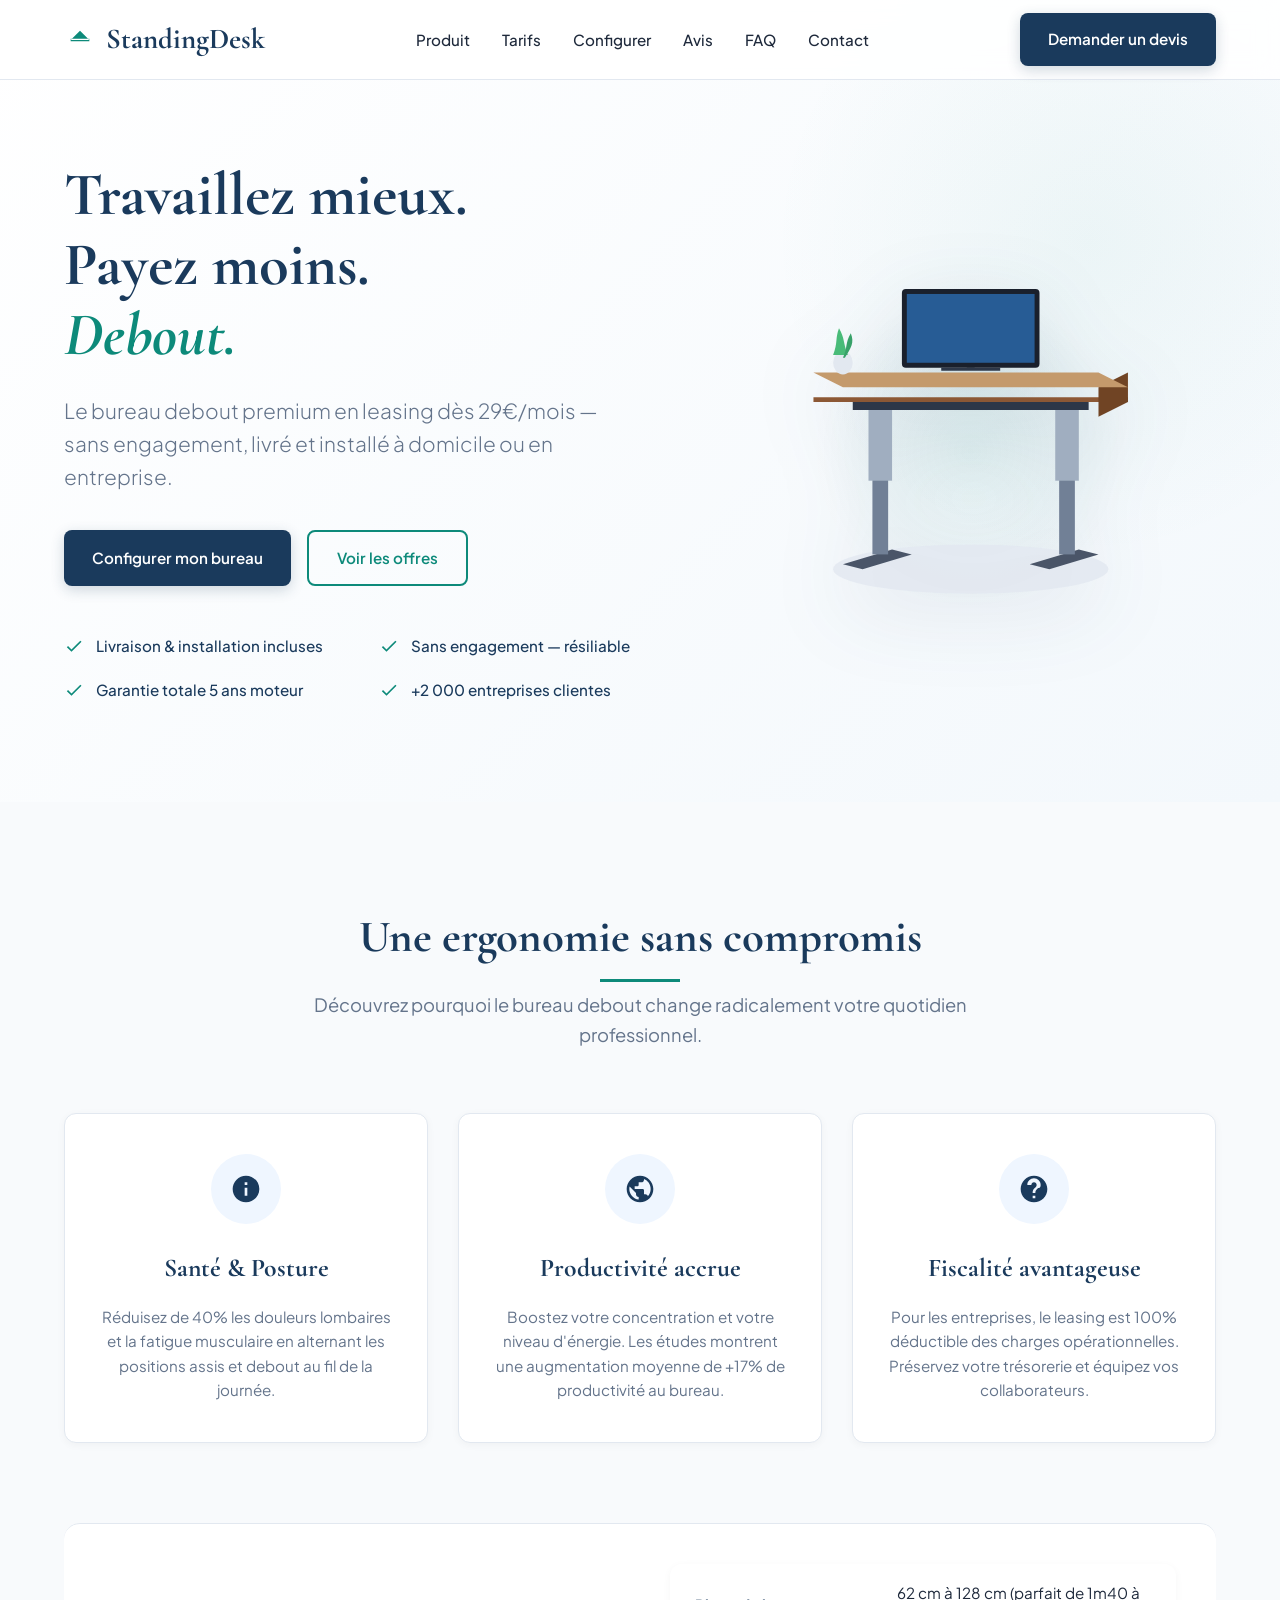
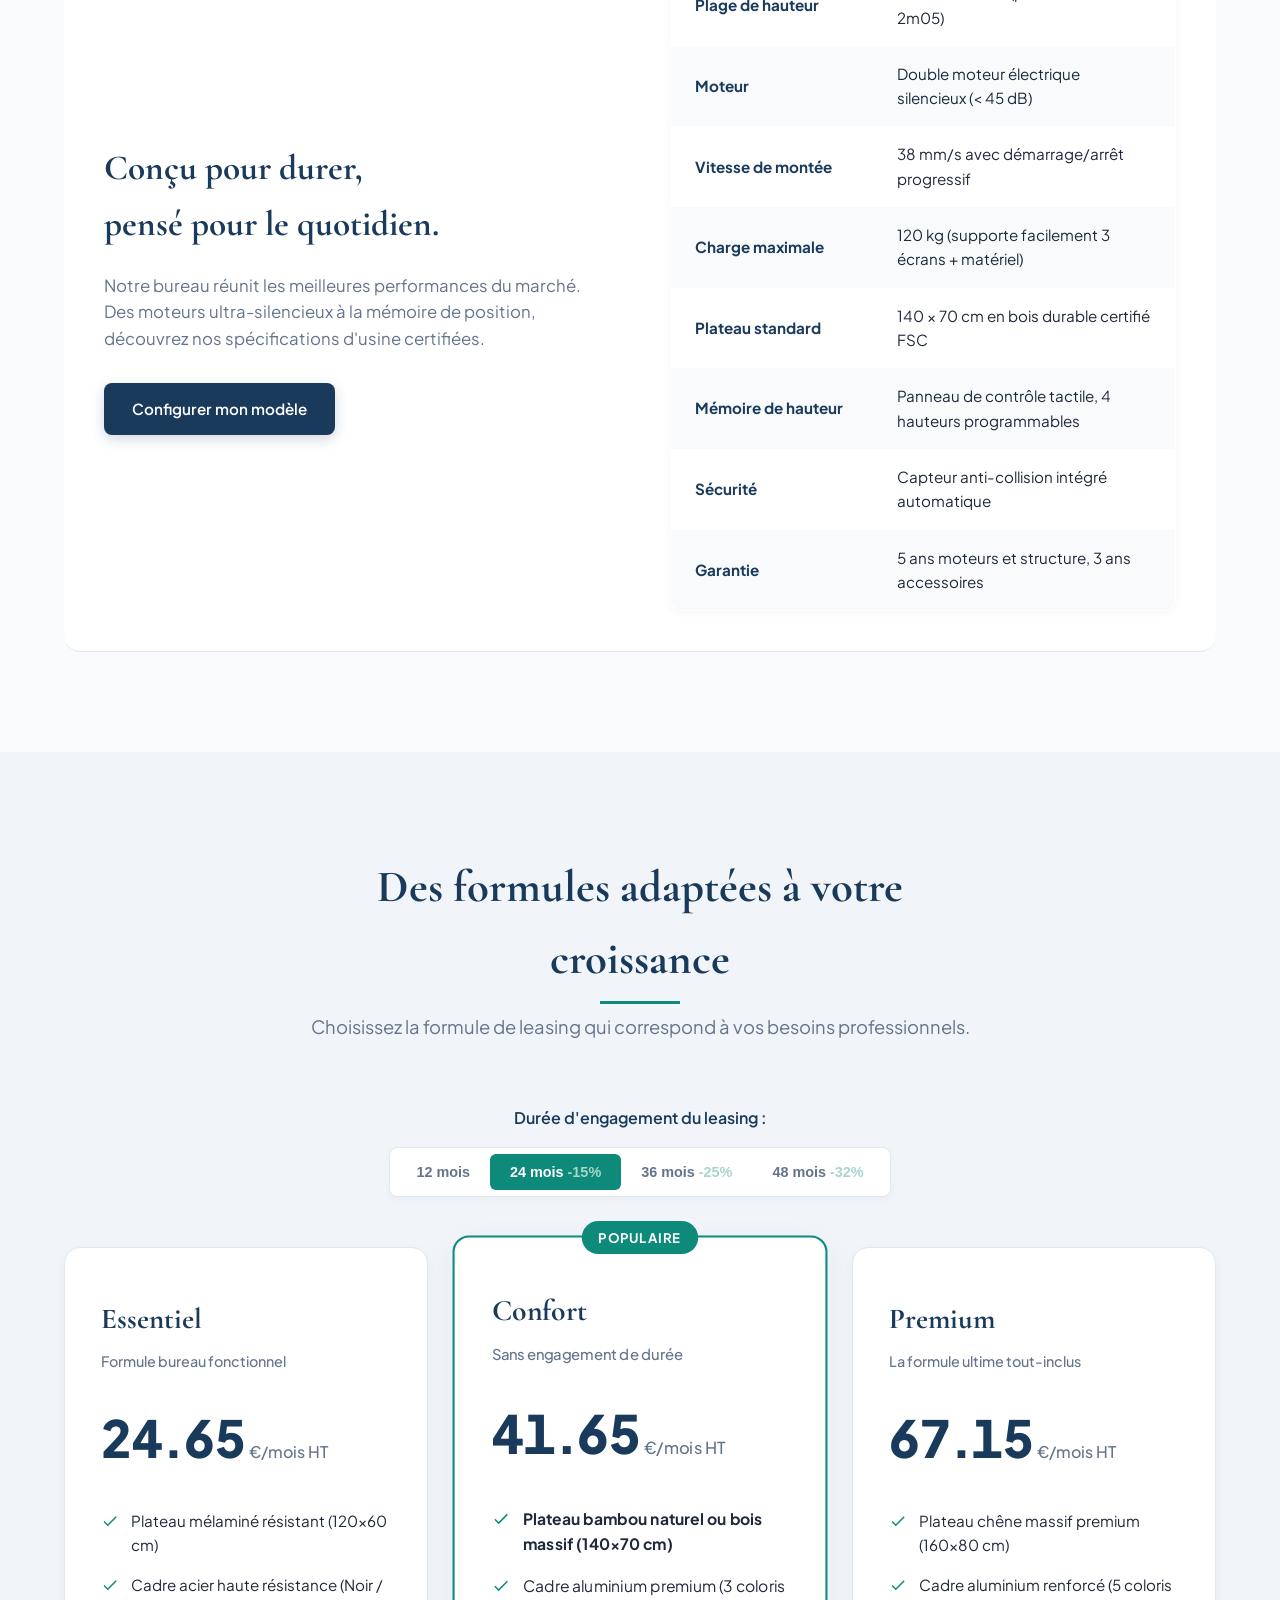
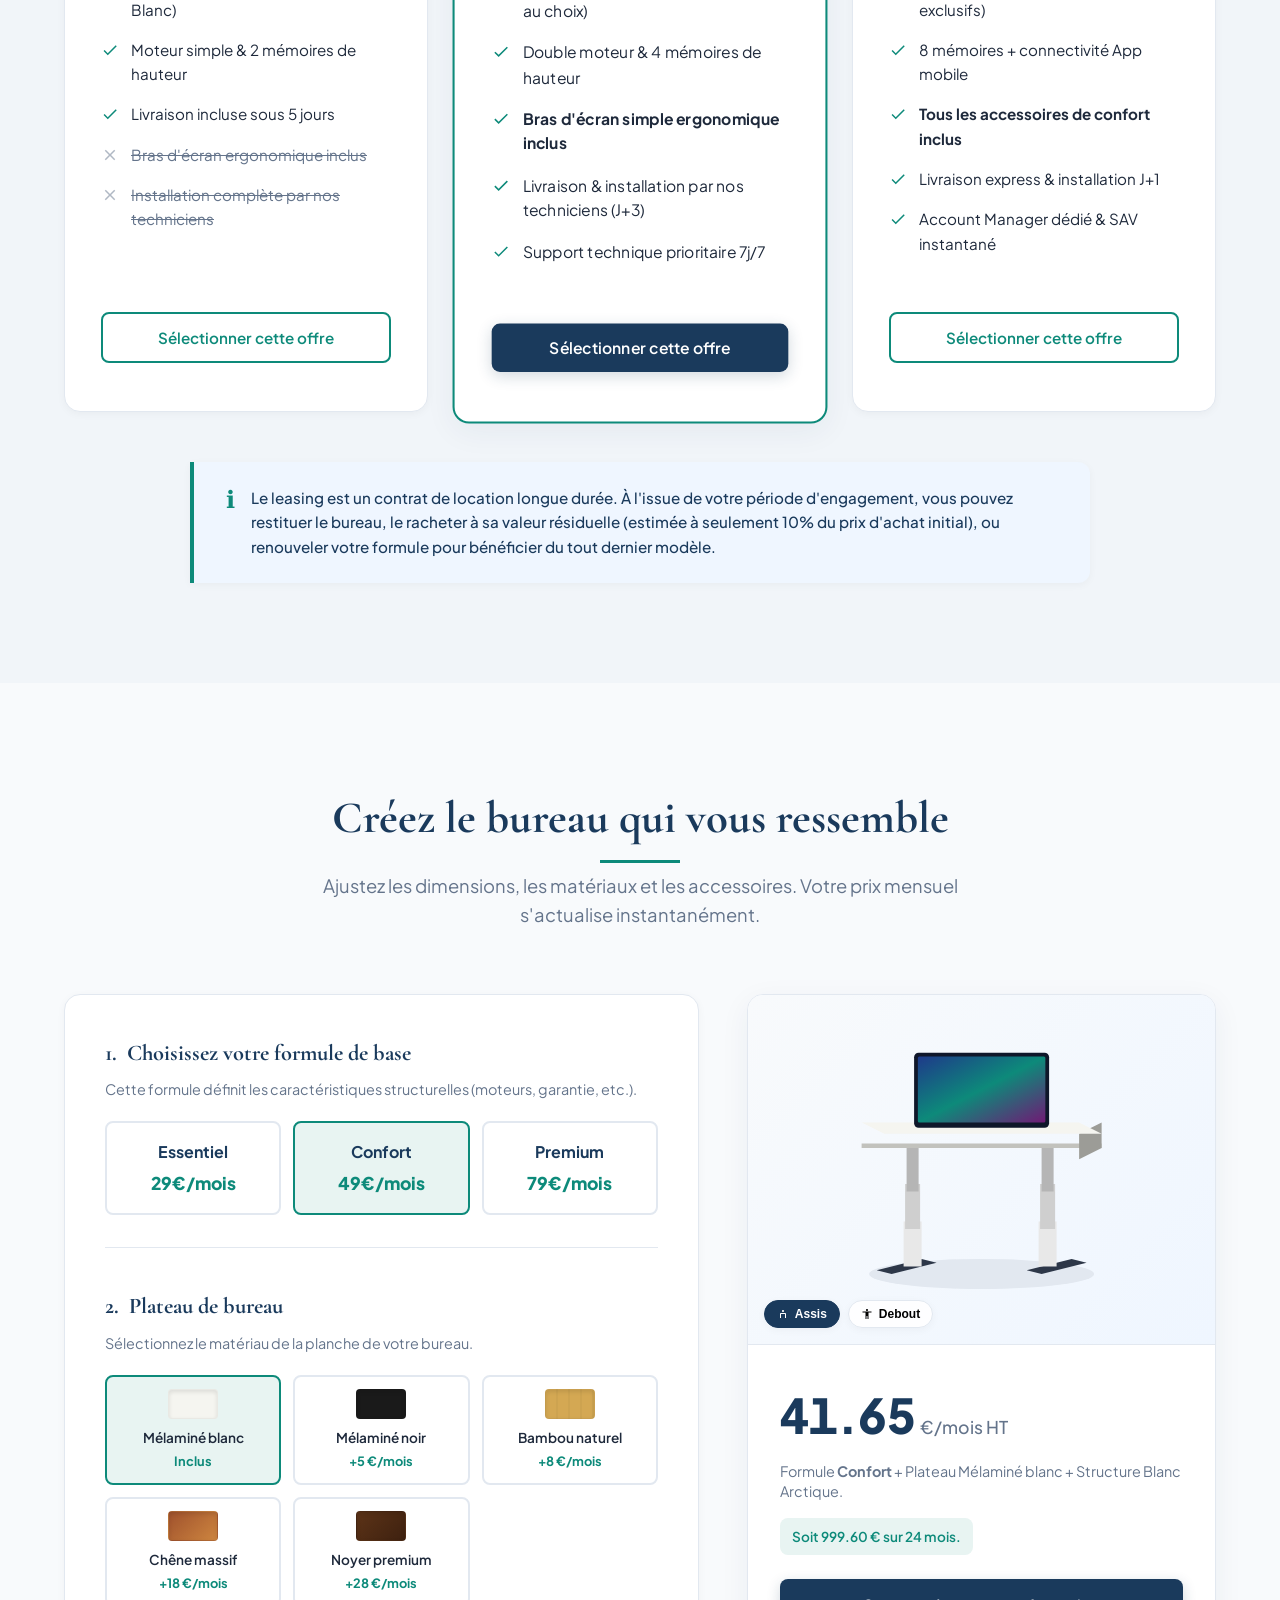
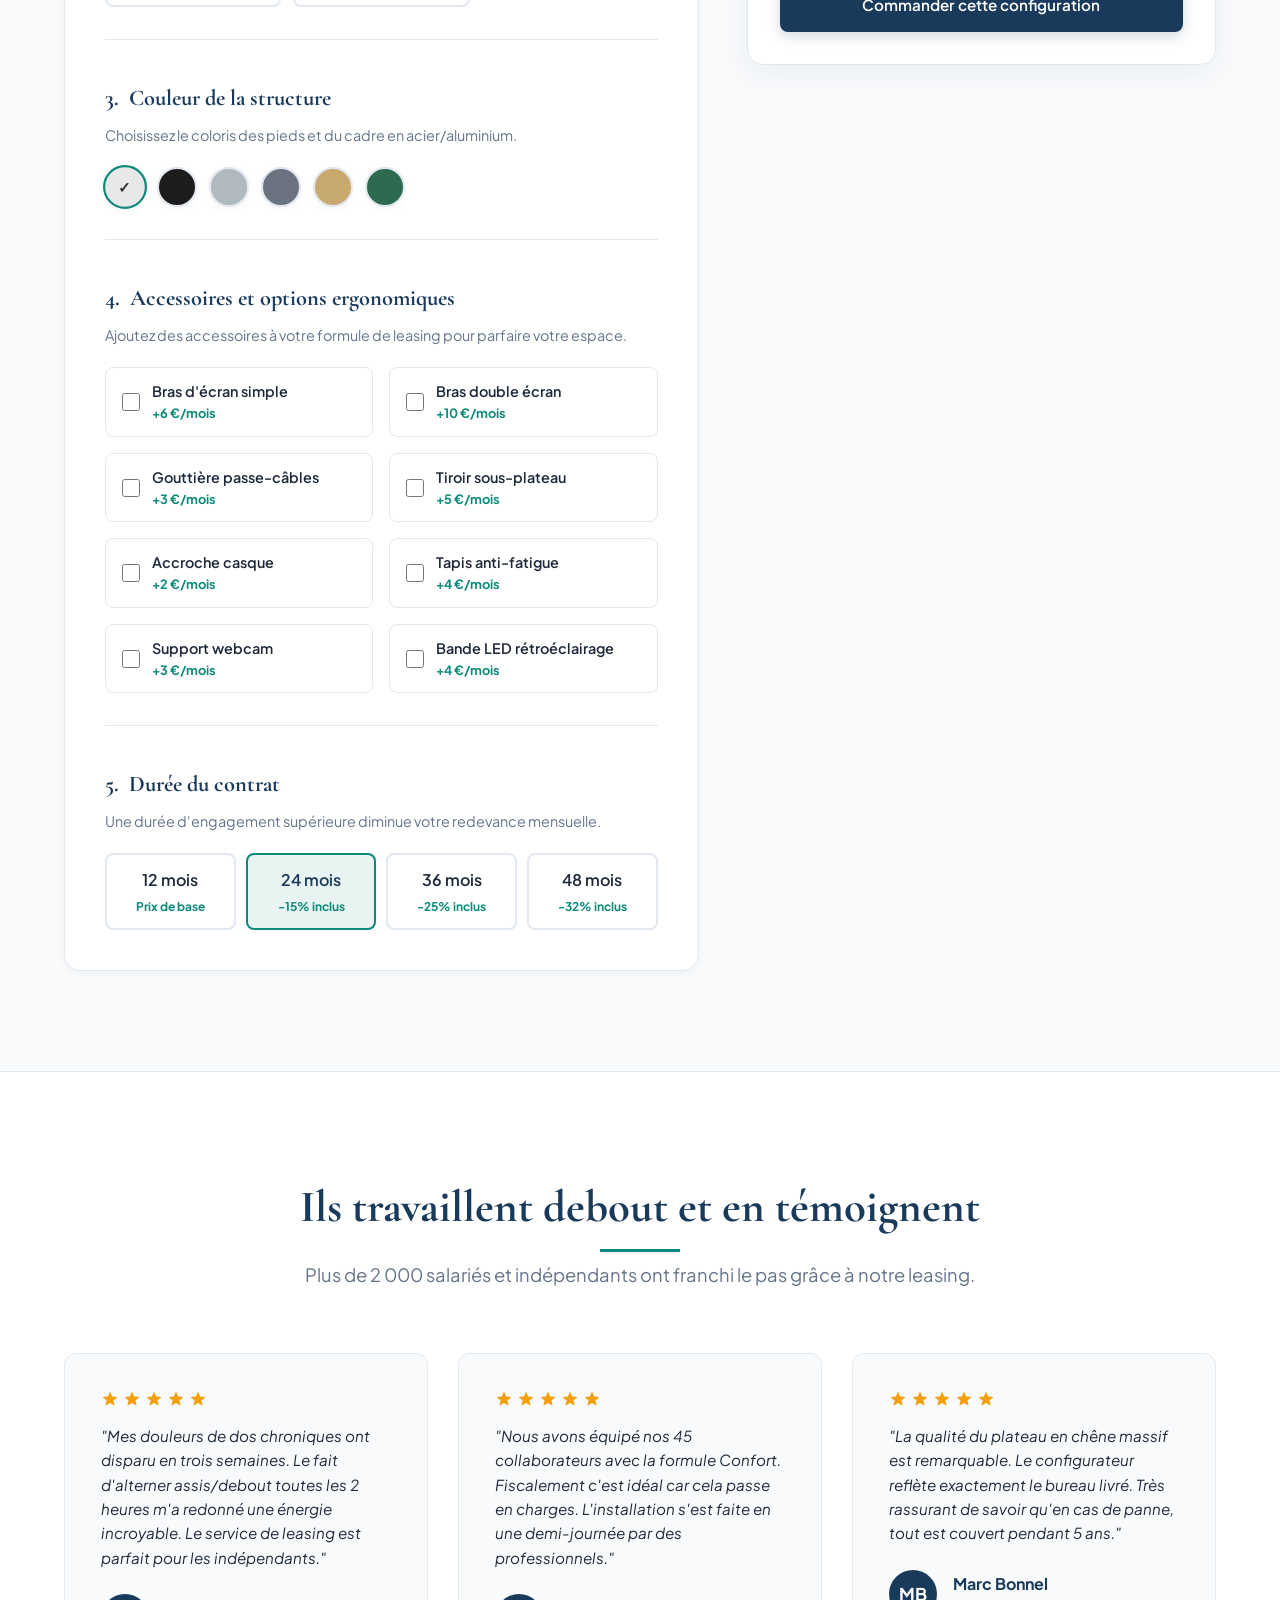
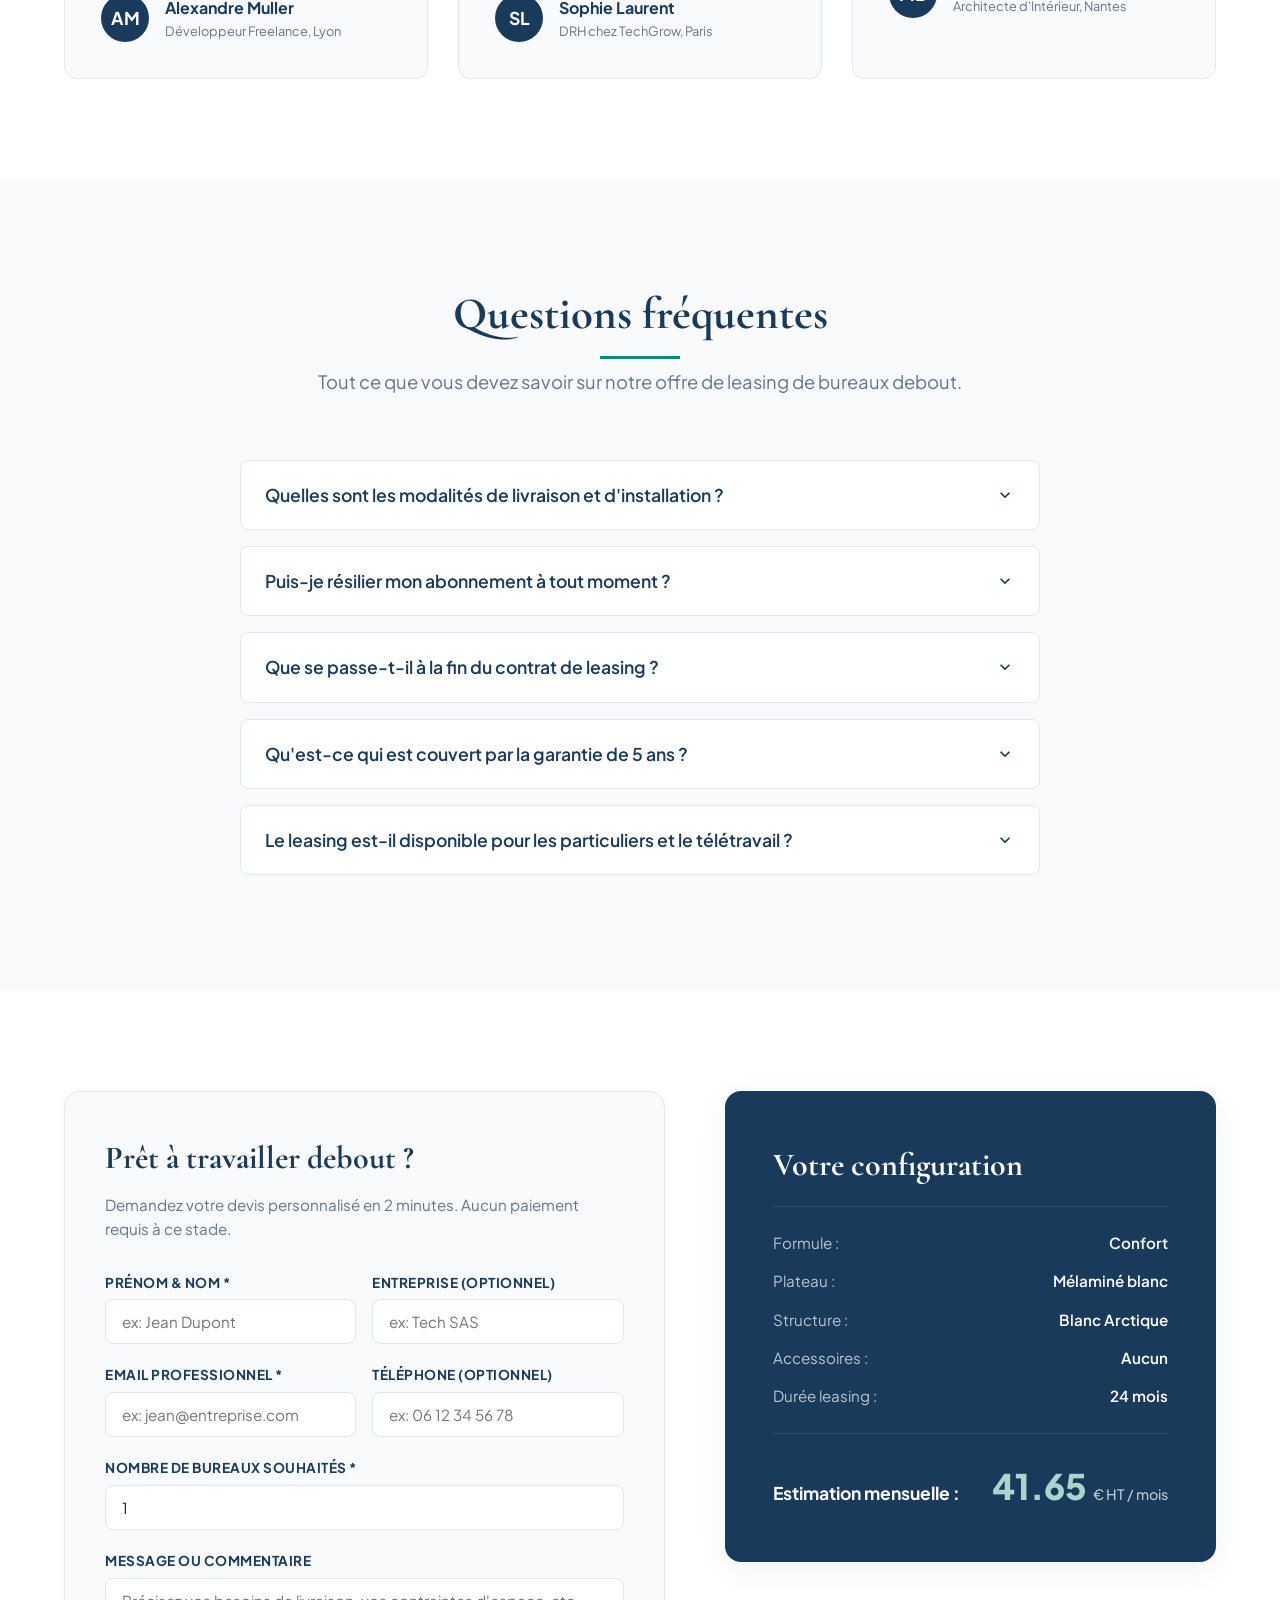
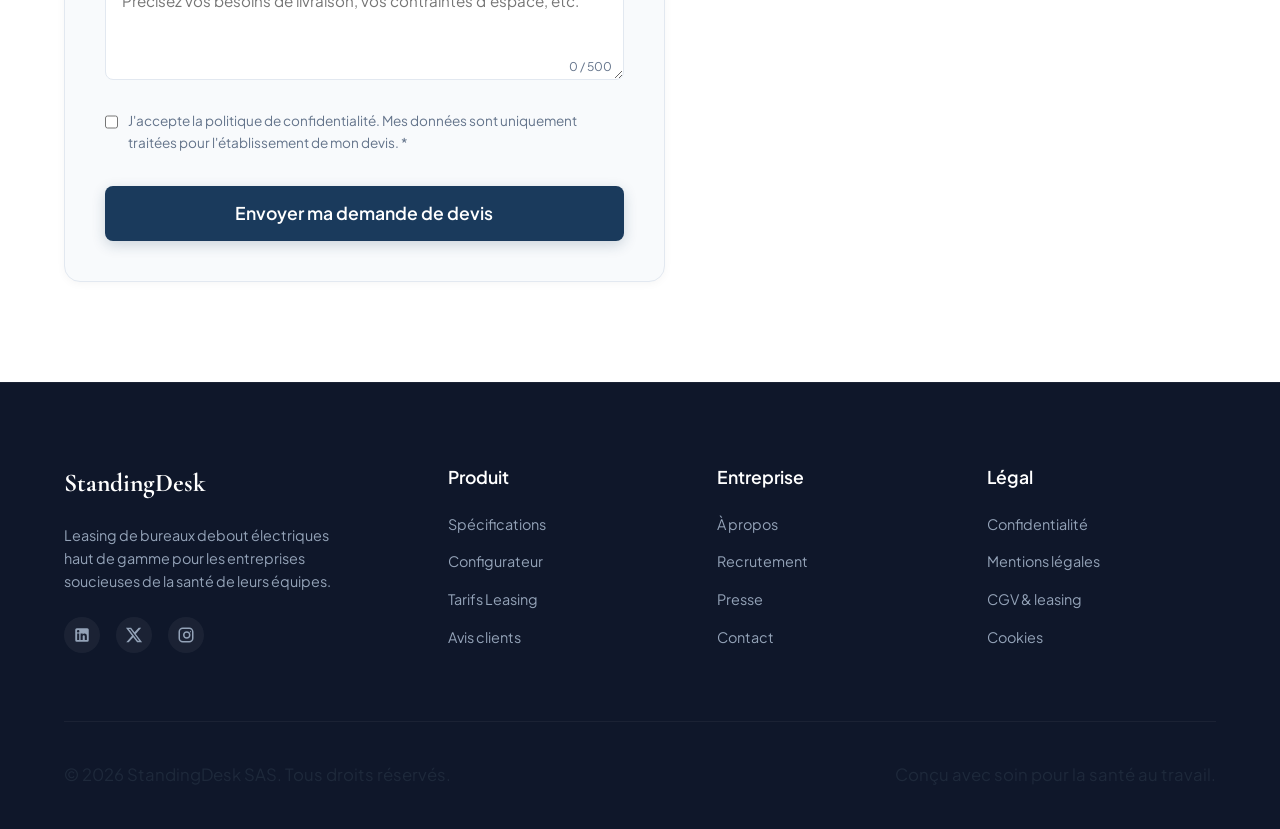
==== index.html @ 53a06c65 "Initial commit: Landing page" ====
<!DOCTYPE html>
<html lang="fr">
<head>
  <meta charset="UTF-8">
  <meta name="viewport" content="width=device-width, initial-scale=1.0">
  
  <!-- SEO Tags -->
  <title>Bureau Debout en Leasing | Configurez votre bureau ergonomique dès 29€/mois</title>
  <meta name="description" content="Louez votre bureau debout électrique sur mesure. Livré et installé. Sans engagement. Configurez et obtenez votre prix mensuel de leasing en ligne immédiatement.">
  
  <!-- Open Graph -->
  <meta property="og:title" content="Bureau Debout en Leasing | Personnalisable en temps réel">
  <meta property="og:description" content="Louez votre bureau debout électrique avec configurateur interactif. À partir de 29€/mois, livraison et installation incluses.">
  <meta property="og:type" content="website">
  <meta property="og:image" content="https://images.unsplash.com/photo-1595515106969-1ce29566ff1c?auto=format&fit=crop&w=1200&q=80">
  
  <!-- Fonts -->
  <link rel="preconnect" href="https://fonts.googleapis.com">
  <link rel="preconnect" href="https://fonts.gstatic.com" crossorigin>
  <link href="https://fonts.googleapis.com/css2?family=Cormorant+Garamond:ital,wght@0,400;0,600;0,700;1,400&family=Plus+Jakarta+Sans:wght@300;400;500;600;700;800&display=swap" rel="stylesheet">

  <style>
    /* DESIGN SYSTEM & VARIABLES */
    :root {
      --color-primary: #1A3A5C;
      --color-primary-rgb: 26, 58, 92;
      --color-secondary: #0D8A7A;
      --color-secondary-hover: #0a7365;
      --color-bg: #F8FAFC;
      --color-bg-light: #EFF6FF;
      --color-bg-teal: #E8F4F2;
      --color-text: #1E293B;
      --color-muted: #64748B;
      --color-success: #16A34A;
      --color-warning: #F59E0B;
      --color-error: #DC2626;
      --color-border: #E2E8F0;
      --color-white: #FFFFFF;
      
      --font-headings: 'Cormorant Garamond', Georgia, serif;
      --font-body: 'Plus Jakarta Sans', sans-serif;
      
      --radius-lg: 16px;
      --radius-md: 12px;
      --radius-sm: 8px;
      
      --shadow-sm: 0 2px 8px rgba(0, 0, 0, 0.04);
      --shadow-md: 0 8px 30px rgba(26, 58, 92, 0.06);
      --shadow-lg: 0 12px 40px rgba(26, 58, 92, 0.1);
      
      --transition: all 0.3s cubic-bezier(0.25, 0.8, 0.25, 1);
    }

    /* BASE STYLE */
    * {
      box-sizing: border-box;
      margin: 0;
      padding: 0;
      scroll-behavior: smooth;
    }

    body {
      font-family: var(--font-body);
      background-color: var(--color-bg);
      color: var(--color-text);
      line-height: 1.6;
      overflow-x: hidden;
    }

    h1, h2, h3, h4 {
      font-family: var(--font-headings);
      color: var(--color-primary);
      font-weight: 700;
    }

    p {
      font-size: 1.05rem;
      color: var(--color-text);
    }

    a {
      text-decoration: none;
      color: inherit;
    }

    /* CONTAINER */
    .container {
      max-width: 1200px;
      margin: 0 auto;
      padding: 0 24px;
      position: relative;
    }

    /* SCROLL PROGRESS BAR */
    #scroll-progress {
      position: fixed;
      top: 0;
      left: 0;
      height: 4px;
      background: linear-gradient(90deg, var(--color-secondary), var(--color-primary));
      width: 0%;
      z-index: 1001;
      transition: width 0.1s ease-out;
    }

    /* BUTTONS */
    .btn {
      display: inline-flex;
      align-items: center;
      justify-content: center;
      padding: 14px 28px;
      font-family: var(--font-body);
      font-size: 0.95rem;
      font-weight: 600;
      border-radius: var(--radius-sm);
      cursor: pointer;
      transition: var(--transition);
      border: none;
      outline: none;
    }

    .btn-primary {
      background-color: var(--color-primary);
      color: var(--color-white);
      box-shadow: 0 4px 14px rgba(26, 58, 92, 0.2);
    }

    .btn-primary:hover {
      transform: translateY(-2px);
      box-shadow: 0 6px 20px rgba(26, 58, 92, 0.3);
      opacity: 0.95;
    }

    .btn-primary:active {
      transform: translateY(1px);
    }

    .btn-secondary {
      background-color: transparent;
      color: var(--color-secondary);
      border: 2px solid var(--color-secondary);
    }

    .btn-secondary:hover {
      background-color: var(--color-bg-teal);
      transform: translateY(-2px);
    }

    .btn-secondary:active {
      transform: translateY(1px);
    }

    .btn-focus-visible:focus-visible {
      outline: 3px solid var(--color-secondary);
      outline-offset: 2px;
    }

    /* NAVBAR */
    .navbar {
      position: fixed;
      top: 0;
      left: 0;
      right: 0;
      height: 80px;
      background-color: rgba(255, 255, 255, 0.85);
      backdrop-filter: blur(12px);
      border-bottom: 1px solid var(--color-border);
      z-index: 1000;
      transition: var(--transition);
    }

    .navbar.scrolled {
      height: 70px;
      box-shadow: var(--shadow-sm);
      background-color: rgba(255, 255, 255, 0.95);
    }

    .navbar .container {
      display: flex;
      align-items: center;
      justify-content: space-between;
      height: 100%;
    }

    .logo {
      display: flex;
      align-items: center;
      gap: 10px;
      font-family: var(--font-headings);
      font-size: 1.8rem;
      font-weight: 700;
      color: var(--color-primary);
    }

    .logo svg {
      width: 32px;
      height: 32px;
      fill: var(--color-secondary);
    }

    .nav-links {
      display: flex;
      align-items: center;
      gap: 32px;
      list-style: none;
    }

    .nav-links a {
      font-size: 0.95rem;
      font-weight: 500;
      color: var(--color-text);
      transition: var(--transition);
      position: relative;
    }

    .nav-links a:hover {
      color: var(--color-secondary);
    }

    .nav-links a::after {
      content: '';
      position: absolute;
      bottom: -6px;
      left: 0;
      width: 0;
      height: 2px;
      background-color: var(--color-secondary);
      transition: var(--transition);
    }

    .nav-links a:hover::after {
      width: 100%;
    }

    .nav-cta {
      display: flex;
      align-items: center;
      gap: 16px;
    }

    /* Hamburger Menu */
    .menu-toggle {
      display: none;
      flex-direction: column;
      gap: 6px;
      background: none;
      border: none;
      cursor: pointer;
      padding: 4px;
      z-index: 1002;
    }

    .menu-toggle span {
      display: block;
      width: 26px;
      height: 3px;
      background-color: var(--color-primary);
      border-radius: 3px;
      transition: var(--transition);
    }

    .menu-toggle.active span:nth-child(1) {
      transform: translateY(9px) rotate(45deg);
    }

    .menu-toggle.active span:nth-child(2) {
      opacity: 0;
    }

    .menu-toggle.active span:nth-child(3) {
      transform: translateY(-9px) rotate(-45deg);
    }

    /* HERO SECTION */
    .hero {
      padding: 160px 0 100px 0;
      background: linear-gradient(135deg, #FFFFFF 0%, #F3F8FC 100%);
      position: relative;
      overflow: hidden;
    }

    .hero::before {
      content: '';
      position: absolute;
      top: -10%;
      right: -10%;
      width: 50%;
      height: 80%;
      background: radial-gradient(circle, rgba(13, 138, 122, 0.05) 0%, transparent 70%);
      z-index: 0;
      pointer-events: none;
    }

    .hero-grid {
      display: grid;
      grid-template-columns: 1.1fr 0.9fr;
      gap: 60px;
      align-items: center;
      position: relative;
      z-index: 1;
    }

    .hero-content h1 {
      font-size: 3.8rem;
      line-height: 1.15;
      margin-bottom: 24px;
    }

    .hero-content h1 span {
      color: var(--color-secondary);
      font-style: italic;
    }

    .hero-content .subtitle {
      font-size: 1.3rem;
      color: var(--color-muted);
      margin-bottom: 36px;
      max-width: 540px;
      font-weight: 300;
    }

    .hero-actions {
      display: flex;
      gap: 16px;
      margin-bottom: 48px;
    }

    /* Reassurance Bar */
    .reassurance-bar {
      display: grid;
      grid-template-columns: repeat(2, 1fr);
      gap: 20px 30px;
    }

    .reassurance-item {
      display: flex;
      align-items: center;
      gap: 12px;
      font-size: 0.95rem;
      font-weight: 500;
      color: var(--color-primary);
    }

    .reassurance-item svg {
      width: 20px;
      height: 20px;
      fill: var(--color-secondary);
      flex-shrink: 0;
    }

    .hero-visual {
      display: flex;
      justify-content: center;
      align-items: center;
      position: relative;
    }

    .hero-visual svg {
      width: 100%;
      max-width: 500px;
      height: auto;
      filter: drop-shadow(0 20px 40px rgba(26, 58, 92, 0.12));
    }

    /* SECTIONS COMMON */
    section {
      padding: 100px 0;
    }

    .section-header {
      text-align: center;
      max-width: 700px;
      margin: 0 auto 64px auto;
    }

    .section-header h2 {
      font-size: 2.8rem;
      margin-bottom: 16px;
      position: relative;
      display: inline-block;
    }

    .section-header h2::after {
      content: '';
      position: absolute;
      bottom: -8px;
      left: 50%;
      transform: translateX(-50%);
      width: 80px;
      height: 3px;
      background-color: var(--color-secondary);
    }

    .section-header p {
      color: var(--color-muted);
      font-size: 1.15rem;
    }

    /* BENEFITS SECTION */
    .benefits-grid {
      display: grid;
      grid-template-columns: repeat(3, 1fr);
      gap: 30px;
    }

    .benefit-card {
      background-color: var(--color-white);
      padding: 40px 32px;
      border-radius: var(--radius-md);
      box-shadow: var(--shadow-sm);
      border: 1px solid var(--color-border);
      transition: var(--transition);
      display: flex;
      flex-direction: column;
      align-items: center;
      text-align: center;
    }

    .benefit-card:hover {
      transform: translateY(-8px);
      box-shadow: var(--shadow-lg);
      border-color: var(--color-secondary);
    }

    .benefit-icon-wrapper {
      width: 70px;
      height: 70px;
      border-radius: 50%;
      background-color: var(--color-bg-light);
      display: flex;
      align-items: center;
      justify-content: center;
      margin-bottom: 24px;
      transition: var(--transition);
    }

    .benefit-card:hover .benefit-icon-wrapper {
      background-color: var(--color-secondary);
    }

    .benefit-icon-wrapper svg {
      width: 32px;
      height: 32px;
      fill: var(--color-primary);
      transition: var(--transition);
    }

    .benefit-card:hover .benefit-icon-wrapper svg {
      fill: var(--color-white);
    }

    .benefit-card h3 {
      font-size: 1.6rem;
      margin-bottom: 16px;
    }

    .benefit-card p {
      font-size: 0.95rem;
      color: var(--color-muted);
    }

    /* SPECIFICATIONS SECTION */
    .specs-section {
      background-color: var(--color-white);
      border-top: 1px solid var(--color-border);
      border-bottom: 1px solid var(--color-border);
    }

    .specs-container {
      display: grid;
      grid-template-columns: 1fr 1fr;
      gap: 60px;
      align-items: center;
    }

    .specs-content h3 {
      font-size: 2.2rem;
      margin-bottom: 20px;
    }

    .specs-content p {
      margin-bottom: 30px;
      color: var(--color-muted);
    }

    .specs-table {
      width: 100%;
      border-collapse: collapse;
      border-radius: var(--radius-md);
      overflow: hidden;
      box-shadow: var(--shadow-sm);
      border: 1px solid var(--color-border);
    }

    .specs-table tr {
      transition: var(--transition);
    }

    .specs-table tr:nth-child(even) {
      background-color: #F8FAFC;
    }

    .specs-table tr:hover {
      background-color: var(--color-bg-teal);
    }

    .specs-table td {
      padding: 16px 24px;
      font-size: 0.95rem;
    }

    .specs-table td:first-child {
      font-weight: 700;
      color: var(--color-primary);
      width: 40%;
    }

    .specs-table td:last-child {
      color: var(--color-text);
    }

    /* PRICING SECTION */
    .pricing {
      background-color: #F1F5F9;
    }

    .pricing-toggle-container {
      display: flex;
      flex-direction: column;
      align-items: center;
      margin-bottom: 50px;
    }

    .pricing-toggle-label {
      font-size: 1rem;
      font-weight: 600;
      color: var(--color-primary);
      margin-bottom: 16px;
    }

    .pricing-tabs {
      display: flex;
      background-color: var(--color-white);
      padding: 6px;
      border-radius: var(--radius-sm);
      box-shadow: var(--shadow-sm);
      border: 1px solid var(--color-border);
    }

    .pricing-tab {
      padding: 10px 20px;
      font-size: 0.9rem;
      font-weight: 600;
      color: var(--color-muted);
      border-radius: calc(var(--radius-sm) - 2px);
      cursor: pointer;
      transition: var(--transition);
      border: none;
      background: none;
    }

    .pricing-tab.active {
      background-color: var(--color-secondary);
      color: var(--color-white);
    }

    .pricing-grid {
      display: grid;
      grid-template-columns: repeat(3, 1fr);
      gap: 30px;
      align-items: stretch;
      margin-bottom: 50px;
    }

    .pricing-card {
      background-color: var(--color-white);
      border-radius: var(--radius-lg);
      border: 1px solid var(--color-border);
      padding: 48px 36px;
      display: flex;
      flex-direction: column;
      position: relative;
      transition: var(--transition);
      box-shadow: var(--shadow-sm);
    }

    .pricing-card:hover {
      transform: translateY(-8px);
      box-shadow: var(--shadow-lg);
    }

    .pricing-card.popular {
      border: 2px solid var(--color-secondary);
      box-shadow: var(--shadow-md);
      transform: scale(1.03);
    }

    .pricing-card.popular:hover {
      transform: scale(1.03) translateY(-8px);
      box-shadow: var(--shadow-lg);
    }

    .popular-badge {
      position: absolute;
      top: -16px;
      left: 50%;
      transform: translateX(-50%);
      background-color: var(--color-secondary);
      color: var(--color-white);
      padding: 6px 16px;
      font-size: 0.8rem;
      font-weight: 700;
      border-radius: 30px;
      text-transform: uppercase;
      letter-spacing: 1px;
    }

    .pricing-header h3 {
      font-size: 1.8rem;
      margin-bottom: 8px;
    }

    .pricing-commitment {
      font-size: 0.9rem;
      color: var(--color-muted);
      font-weight: 500;
      margin-bottom: 24px;
    }

    .pricing-price {
      margin-bottom: 30px;
      color: var(--color-primary);
    }

    .pricing-price .amount {
      font-size: 3.2rem;
      font-weight: 800;
      font-family: var(--font-body);
      font-variant-numeric: tabular-nums;
      transition: var(--transition);
    }

    .pricing-price .period {
      font-size: 1rem;
      color: var(--color-muted);
      font-weight: 500;
    }

    .pricing-features {
      list-style: none;
      margin-bottom: 40px;
      flex-grow: 1;
    }

    .pricing-features li {
      display: flex;
      align-items: flex-start;
      gap: 12px;
      font-size: 0.95rem;
      margin-bottom: 16px;
      color: var(--color-text);
    }

    .pricing-features li svg {
      width: 18px;
      height: 18px;
      fill: var(--color-secondary);
      flex-shrink: 0;
      margin-top: 3px;
    }

    .pricing-features li.disabled {
      color: var(--color-muted);
      text-decoration: line-through;
    }

    .pricing-features li.disabled svg {
      fill: var(--color-muted);
      opacity: 0.5;
    }

    .pricing-card .btn {
      width: 100%;
    }

    /* Info Box */
    .info-box {
      background-color: var(--color-bg-light);
      border-left: 4px solid var(--color-secondary);
      padding: 24px 32px;
      border-radius: 0 var(--radius-md) var(--radius-md) 0;
      display: flex;
      gap: 16px;
      align-items: flex-start;
      max-width: 900px;
      margin: 0 auto;
      box-shadow: var(--shadow-sm);
    }

    .info-box-icon {
      font-size: 1.5rem;
      line-height: 1;
      color: var(--color-secondary);
    }

    .info-box-content p {
      font-size: 0.95rem;
      color: var(--color-primary);
      font-weight: 500;
    }

    /* CONFIGURATOR SECTION */
    .configurator-grid {
      display: grid;
      grid-template-columns: 1.15fr 0.85fr;
      gap: 48px;
      align-items: start;
    }

    .config-controls {
      background-color: var(--color-white);
      border: 1px solid var(--color-border);
      border-radius: var(--radius-lg);
      padding: 40px;
      box-shadow: var(--shadow-sm);
    }

    .config-group {
      margin-bottom: 40px;
      border-bottom: 1px solid var(--color-border);
      padding-bottom: 32px;
    }

    .config-group:last-child {
      margin-bottom: 0;
      border-bottom: none;
      padding-bottom: 0;
    }

    .config-group h3 {
      font-size: 1.4rem;
      margin-bottom: 8px;
      display: flex;
      align-items: center;
      gap: 10px;
    }

    .config-group-desc {
      font-size: 0.9rem;
      color: var(--color-muted);
      margin-bottom: 20px;
    }

    /* Formules Base Radios */
    .formula-options {
      display: grid;
      grid-template-columns: repeat(3, 1fr);
      gap: 12px;
    }

    .formula-card {
      border: 2px solid var(--color-border);
      border-radius: var(--radius-sm);
      padding: 16px;
      cursor: pointer;
      transition: var(--transition);
      position: relative;
      display: flex;
      flex-direction: column;
      align-items: center;
      text-align: center;
    }

    .formula-card input {
      position: absolute;
      opacity: 0;
      cursor: pointer;
    }

    .formula-card.selected {
      border-color: var(--color-secondary);
      background-color: var(--color-bg-teal);
    }

    .formula-card .name {
      font-weight: 700;
      color: var(--color-primary);
      margin-bottom: 4px;
    }

    .formula-card .price {
      font-size: 1.1rem;
      font-weight: 800;
      color: var(--color-secondary);
    }

    /* Plates Grid (Axe 1) */
    .plate-grid {
      display: grid;
      grid-template-columns: repeat(auto-fill, minmax(130px, 1fr));
      gap: 12px;
    }

    .plate-card {
      border: 2px solid var(--color-border);
      border-radius: var(--radius-sm);
      padding: 12px;
      cursor: pointer;
      transition: var(--transition);
      display: flex;
      flex-direction: column;
      align-items: center;
      text-align: center;
      position: relative;
    }

    .plate-card input {
      position: absolute;
      opacity: 0;
    }

    .plate-card.selected {
      border-color: var(--color-secondary);
      background-color: var(--color-bg-teal);
    }

    .plate-card.disabled {
      opacity: 0.4;
      cursor: not-allowed;
      border-color: var(--color-border);
      background-color: #F1F5F9;
    }

    .plate-texture {
      width: 50px;
      height: 30px;
      border-radius: 4px;
      margin-bottom: 8px;
      box-shadow: inset 0 2px 4px rgba(0,0,0,0.1);
      border: 1px solid rgba(0,0,0,0.05);
    }

    .plate-card .name {
      font-size: 0.85rem;
      font-weight: 600;
      margin-bottom: 2px;
    }

    .plate-card .extra {
      font-size: 0.8rem;
      color: var(--color-secondary);
      font-weight: 700;
    }

    /* Color Swatches (Axe 2) */
    .swatch-container {
      display: flex;
      flex-wrap: wrap;
      gap: 12px;
    }

    .swatch {
      position: relative;
      cursor: pointer;
    }

    .swatch input {
      position: absolute;
      opacity: 0;
    }

    .swatch-color {
      width: 40px;
      height: 40px;
      border-radius: 50%;
      border: 2px solid var(--color-border);
      box-shadow: var(--shadow-sm);
      transition: var(--transition);
      display: flex;
      align-items: center;
      justify-content: center;
    }

    .swatch-color::after {
      content: '✓';
      color: var(--color-white);
      font-size: 0.85rem;
      font-weight: bold;
      opacity: 0;
      transition: var(--transition);
    }

    .swatch input:checked + .swatch-color {
      border-color: var(--color-secondary);
      transform: scale(1.1);
    }

    .swatch input:checked + .swatch-color::after {
      opacity: 1;
    }

    /* Make checkmark dark on white color */
    .swatch input[value="frame_white"]:checked + .swatch-color::after {
      color: #333333;
    }
    .swatch input[value="frame_silver"]:checked + .swatch-color::after {
      color: #333333;
    }
    .swatch input[value="frame_champagne"]:checked + .swatch-color::after {
      color: #333333;
    }

    .swatch-tooltip {
      position: absolute;
      bottom: -32px;
      left: 50%;
      transform: translateX(-50%) translateY(5px);
      background-color: var(--color-primary);
      color: var(--color-white);
      padding: 4px 8px;
      border-radius: 4px;
      font-size: 0.75rem;
      white-space: nowrap;
      opacity: 0;
      visibility: hidden;
      transition: var(--transition);
      z-index: 10;
    }

    .swatch:hover .swatch-tooltip {
      opacity: 1;
      visibility: visible;
      transform: translateX(-50%) translateY(0);
    }

    /* Accessories (Axe 3) */
    .accessory-list {
      display: grid;
      grid-template-columns: 1fr 1fr;
      gap: 16px;
    }

    .acc-item {
      display: flex;
      align-items: center;
      padding: 12px 16px;
      border: 1px solid var(--color-border);
      border-radius: var(--radius-sm);
      cursor: pointer;
      transition: var(--transition);
      background-color: var(--color-white);
      position: relative;
    }

    .acc-item:hover {
      border-color: var(--color-secondary);
      background-color: var(--color-bg);
    }

    .acc-item input {
      margin-right: 12px;
      accent-color: var(--color-secondary);
      width: 18px;
      height: 18px;
      cursor: pointer;
    }

    .acc-item.checked {
      border-color: var(--color-secondary);
      background-color: var(--color-bg-teal);
    }

    .acc-info {
      display: flex;
      flex-direction: column;
    }

    .acc-name {
      font-size: 0.9rem;
      font-weight: 600;
    }

    .acc-price {
      font-size: 0.8rem;
      color: var(--color-secondary);
      font-weight: 700;
    }

    /* Duration Selector */
    .duration-selector {
      display: flex;
      gap: 10px;
    }

    .duration-option {
      flex: 1;
      position: relative;
      cursor: pointer;
    }

    .duration-option input {
      position: absolute;
      opacity: 0;
    }

    .duration-box {
      border: 2px solid var(--color-border);
      border-radius: var(--radius-sm);
      padding: 12px;
      text-align: center;
      font-weight: 600;
      transition: var(--transition);
      background-color: var(--color-white);
    }

    .duration-option input:checked + .duration-box {
      border-color: var(--color-secondary);
      background-color: var(--color-bg-teal);
      color: var(--color-primary);
    }

    .duration-box .discount {
      display: block;
      font-size: 0.75rem;
      color: var(--color-secondary);
      font-weight: 700;
      margin-top: 4px;
    }

    /* WARNING / BADGES */
    .warning-badge {
      display: none;
      align-items: center;
      gap: 10px;
      background-color: #FEF3C7;
      border-left: 4px solid var(--color-warning);
      padding: 12px 16px;
      border-radius: 0 var(--radius-sm) var(--radius-sm) 0;
      margin-top: 16px;
      font-size: 0.85rem;
      color: #92400E;
      font-weight: 500;
      animation: fadeIn 0.3s ease-out;
    }

    @keyframes fadeIn {
      from { opacity: 0; transform: translateY(-5px); }
      to { opacity: 1; transform: translateY(0); }
    }

    /* CONFIG PREVIEW COLUMN */
    .config-preview-container {
      position: sticky;
      top: 100px;
    }

    .preview-card {
      background-color: var(--color-white);
      border: 1px solid var(--color-border);
      border-radius: var(--radius-lg);
      overflow: hidden;
      box-shadow: var(--shadow-md);
    }

    .preview-visual-box {
      background: linear-gradient(135deg, #F8FAFC 0%, #EFF6FF 100%);
      padding: 24px;
      position: relative;
      border-bottom: 1px solid var(--color-border);
      height: 350px;
      display: flex;
      align-items: center;
      justify-content: center;
    }

    .preview-visual-box svg {
      width: 100%;
      height: 100%;
      max-height: 300px;
    }

    /* Heights and dynamic movements in SVG */
    #desk-top-assembly, .leg-top {
      transition: transform 0.6s cubic-bezier(0.25, 1, 0.5, 1);
    }
    .leg-mid {
      transition: transform 0.6s cubic-bezier(0.25, 1, 0.5, 1);
    }

    /* Toggle height buttons */
    .height-controls {
      position: absolute;
      bottom: 16px;
      left: 16px;
      display: flex;
      gap: 8px;
      z-index: 5;
    }

    .height-btn {
      background-color: rgba(255, 255, 255, 0.9);
      border: 1px solid var(--color-border);
      padding: 6px 12px;
      border-radius: 20px;
      font-size: 0.75rem;
      font-weight: 600;
      cursor: pointer;
      transition: var(--transition);
      display: flex;
      align-items: center;
      gap: 6px;
      box-shadow: var(--shadow-sm);
    }

    .height-btn.active {
      background-color: var(--color-primary);
      color: var(--color-white);
      border-color: var(--color-primary);
    }

    /* Price tag */
    .preview-price-box {
      padding: 32px;
    }

    .price-display {
      display: flex;
      align-items: baseline;
      gap: 4px;
      margin-bottom: 8px;
    }

    .price-display .price-num {
      font-size: 3rem;
      font-weight: 800;
      color: var(--color-primary);
      font-family: var(--font-body);
      font-variant-numeric: tabular-nums;
    }

    .price-display .price-period {
      font-size: 1.1rem;
      color: var(--color-muted);
      font-weight: 500;
    }

    .price-details {
      font-size: 0.9rem;
      color: var(--color-muted);
      margin-bottom: 16px;
      line-height: 1.4;
    }

    .price-total-lease {
      font-size: 0.85rem;
      font-weight: 600;
      color: var(--color-secondary);
      background-color: var(--color-bg-teal);
      padding: 8px 12px;
      border-radius: var(--radius-sm);
      display: inline-block;
      margin-bottom: 24px;
    }

    .preview-price-box .btn {
      width: 100%;
    }

    /* TESTIMONIALS SECTION */
    .testimonials {
      background-color: var(--color-white);
      border-top: 1px solid var(--color-border);
    }

    .testimonials-grid {
      display: grid;
      grid-template-columns: repeat(3, 1fr);
      gap: 30px;
    }

    .testimonial-card {
      background-color: var(--color-bg);
      padding: 36px;
      border-radius: var(--radius-md);
      border: 1px solid var(--color-border);
      position: relative;
    }

    .testimonial-rating {
      display: flex;
      gap: 4px;
      margin-bottom: 16px;
    }

    .testimonial-rating svg {
      width: 18px;
      height: 18px;
      fill: var(--color-warning);
    }

    .testimonial-text {
      font-style: italic;
      color: var(--color-text);
      font-size: 0.95rem;
      margin-bottom: 24px;
    }

    .testimonial-author {
      display: flex;
      align-items: center;
      gap: 16px;
    }

    .testimonial-author-avatar {
      width: 48px;
      height: 48px;
      border-radius: 50%;
      background-color: var(--color-primary);
      color: var(--color-white);
      display: flex;
      align-items: center;
      justify-content: center;
      font-weight: 700;
      font-size: 1.1rem;
    }

    .testimonial-author-info h4 {
      font-size: 1rem;
      font-family: var(--font-body);
      font-weight: 700;
    }

    .testimonial-author-info p {
      font-size: 0.8rem;
      color: var(--color-muted);
    }

    /* FAQ SECTION (Accordions) */
    .faq {
      background-color: #F8FAFC;
    }

    .faq-container {
      max-width: 800px;
      margin: 0 auto;
    }

    .faq-item {
      background-color: var(--color-white);
      border: 1px solid var(--color-border);
      border-radius: var(--radius-sm);
      margin-bottom: 16px;
      overflow: hidden;
      transition: var(--transition);
    }

    .faq-question {
      padding: 20px 24px;
      font-size: 1.1rem;
      font-weight: 600;
      color: var(--color-primary);
      display: flex;
      justify-content: space-between;
      align-items: center;
      cursor: pointer;
      user-select: none;
    }

    .faq-question svg {
      width: 20px;
      height: 20px;
      fill: var(--color-primary);
      transition: var(--transition);
    }

    .faq-answer {
      max-height: 0;
      overflow: hidden;
      transition: max-height 0.4s cubic-bezier(0.25, 1, 0.5, 1);
      background-color: #FAFBFD;
    }

    .faq-answer-inner {
      padding: 0 24px 24px 24px;
      font-size: 0.95rem;
      color: var(--color-muted);
    }

    .faq-item.active {
      border-color: var(--color-secondary);
      box-shadow: var(--shadow-sm);
    }

    .faq-item.active .faq-question svg {
      transform: rotate(180deg);
      fill: var(--color-secondary);
    }

    /* CONTACT / CTA FORM SECTION */
    .contact {
      background-color: var(--color-white);
      position: relative;
    }

    .contact-grid {
      display: grid;
      grid-template-columns: 1.1fr 0.9fr;
      gap: 60px;
      align-items: start;
    }

    .contact-form-container {
      background-color: var(--color-bg);
      border: 1px solid var(--color-border);
      border-radius: var(--radius-lg);
      padding: 40px;
      box-shadow: var(--shadow-sm);
    }

    .contact-form-container h3 {
      font-size: 2rem;
      margin-bottom: 10px;
    }

    .contact-form-container .subtitle {
      font-size: 0.95rem;
      color: var(--color-muted);
      margin-bottom: 30px;
    }

    /* Form Fields */
    .form-group {
      margin-bottom: 20px;
    }

    .form-group.row {
      display: grid;
      grid-template-columns: 1fr 1fr;
      gap: 16px;
    }

    .form-label {
      display: block;
      font-size: 0.85rem;
      font-weight: 700;
      color: var(--color-primary);
      margin-bottom: 6px;
      text-transform: uppercase;
      letter-spacing: 0.5px;
    }

    .form-input {
      width: 100%;
      padding: 12px 16px;
      border: 1px solid var(--color-border);
      border-radius: var(--radius-sm);
      font-family: var(--font-body);
      font-size: 0.95rem;
      color: var(--color-text);
      background-color: var(--color-white);
      transition: var(--transition);
      outline: none;
    }

    .form-input:focus {
      border-color: var(--color-secondary);
      box-shadow: 0 0 0 3px rgba(13, 138, 122, 0.1);
    }

    .form-input.error {
      border-color: var(--color-error);
      background-color: #FEF2F2;
    }

    .form-error-msg {
      font-size: 0.8rem;
      color: var(--color-error);
      margin-top: 4px;
      display: none;
    }

    .textarea-container {
      position: relative;
    }

    .char-counter {
      position: absolute;
      bottom: 10px;
      right: 12px;
      font-size: 0.75rem;
      color: var(--color-muted);
    }

    /* Checkbox RGPD */
    .checkbox-group {
      display: flex;
      align-items: flex-start;
      gap: 10px;
      margin-top: 24px;
      cursor: pointer;
    }

    .checkbox-group input {
      margin-top: 4px;
      width: 16px;
      height: 16px;
      accent-color: var(--color-secondary);
      cursor: pointer;
    }

    .checkbox-group label {
      font-size: 0.85rem;
      color: var(--color-muted);
      cursor: pointer;
    }

    .checkbox-group.error label {
      color: var(--color-error);
    }

    /* Contact Summary Box */
    .contact-summary {
      background-color: var(--color-primary);
      color: var(--color-white);
      border-radius: var(--radius-lg);
      padding: 48px;
      position: sticky;
      top: 100px;
      box-shadow: var(--shadow-md);
    }

    .contact-summary h3 {
      color: var(--color-white);
      font-size: 2rem;
      margin-bottom: 24px;
      border-bottom: 1px solid rgba(255,255,255,0.1);
      padding-bottom: 16px;
    }

    .summary-item {
      display: flex;
      justify-content: space-between;
      margin-bottom: 14px;
      font-size: 0.95rem;
    }

    .summary-item .label {
      color: rgba(255, 255, 255, 0.7);
    }

    .summary-item .val {
      font-weight: 600;
      text-align: right;
    }

    .summary-divider {
      height: 1px;
      background-color: rgba(255,255,255,0.1);
      margin: 24px 0;
    }

    .summary-total {
      display: flex;
      justify-content: space-between;
      align-items: baseline;
    }

    .summary-total .label {
      font-size: 1.1rem;
      font-weight: 700;
    }

    .summary-total .val-price {
      font-size: 2.2rem;
      font-weight: 800;
      color: #A8D5CC;
    }

    /* Success / Loading States */
    .form-loading {
      display: none;
      align-items: center;
      justify-content: center;
      gap: 12px;
      padding: 20px;
    }

    .spinner {
      width: 24px;
      height: 24px;
      border: 3px solid rgba(13, 138, 122, 0.2);
      border-top-color: var(--color-secondary);
      border-radius: 50%;
      animation: spin 0.8s linear infinite;
    }

    @keyframes spin {
      to { transform: rotate(360deg); }
    }

    .success-panel {
      display: none;
      text-align: center;
      padding: 48px 32px;
      background-color: var(--color-white);
      border: 1px solid var(--color-border);
      border-radius: var(--radius-lg);
      box-shadow: var(--shadow-md);
      animation: scaleUp 0.4s cubic-bezier(0.175, 0.885, 0.32, 1.275);
    }

    @keyframes scaleUp {
      from { transform: scale(0.9); opacity: 0; }
      to { transform: scale(1); opacity: 1; }
    }

    .success-icon {
      width: 80px;
      height: 80px;
      border-radius: 50%;
      background-color: #DCFCE7;
      display: inline-flex;
      align-items: center;
      justify-content: center;
      margin-bottom: 24px;
    }

    .success-icon svg {
      width: 40px;
      height: 40px;
      fill: var(--color-success);
    }

    .success-panel h3 {
      font-size: 2.2rem;
      margin-bottom: 16px;
    }

    .success-panel p {
      color: var(--color-muted);
      max-width: 500px;
      margin: 0 auto;
    }

    /* BACK TO TOP BUTTON */
    #back-to-top {
      position: fixed;
      bottom: 30px;
      right: 30px;
      width: 50px;
      height: 50px;
      background-color: var(--color-primary);
      color: var(--color-white);
      border-radius: 50%;
      border: none;
      cursor: pointer;
      display: flex;
      align-items: center;
      justify-content: center;
      box-shadow: var(--shadow-md);
      opacity: 0;
      visibility: hidden;
      transform: translateY(10px);
      transition: var(--transition);
      z-index: 999;
    }

    #back-to-top.visible {
      opacity: 1;
      visibility: visible;
      transform: translateY(0);
    }

    #back-to-top:hover {
      background-color: var(--color-secondary);
      transform: scale(1.05);
    }

    #back-to-top svg {
      width: 24px;
      height: 24px;
      fill: var(--color-white);
    }

    /* TOAST SYSTEM */
    #toast-container {
      position: fixed;
      bottom: 30px;
      left: 30px;
      z-index: 1000;
      display: flex;
      flex-direction: column;
      gap: 10px;
    }

    .toast {
      background-color: var(--color-primary);
      color: var(--color-white);
      padding: 14px 20px;
      border-radius: var(--radius-sm);
      box-shadow: var(--shadow-md);
      font-size: 0.9rem;
      font-weight: 500;
      display: flex;
      align-items: center;
      gap: 10px;
      transform: translateX(-50px);
      opacity: 0;
      transition: all 0.3s cubic-bezier(0.175, 0.885, 0.32, 1.275);
      border-left: 4px solid var(--color-secondary);
    }

    .toast.show {
      transform: translateX(0);
      opacity: 1;
    }

    /* FOOTER */
    footer {
      background-color: #0F172A;
      color: #94A3B8;
      padding: 80px 0 40px 0;
      border-top: 1px solid rgba(255,255,255,0.05);
    }

    .footer-grid {
      display: grid;
      grid-template-columns: 1.5fr 1fr 1fr 1fr;
      gap: 40px;
      margin-bottom: 60px;
    }

    .footer-brand h4 {
      color: var(--color-white);
      font-size: 1.6rem;
      margin-bottom: 20px;
    }

    .footer-brand p {
      color: #94A3B8;
      font-size: 0.9rem;
      margin-bottom: 24px;
      max-width: 280px;
    }

    .footer-links h5 {
      color: var(--color-white);
      font-size: 1.1rem;
      margin-bottom: 20px;
      font-weight: 600;
      font-family: var(--font-body);
    }

    .footer-links ul {
      list-style: none;
    }

    .footer-links li {
      margin-bottom: 12px;
    }

    .footer-links a {
      font-size: 0.9rem;
      transition: var(--transition);
    }

    .footer-links a:hover {
      color: var(--color-secondary);
    }

    .footer-bottom {
      border-top: 1px solid rgba(255,255,255,0.05);
      padding-top: 40px;
      display: flex;
      justify-content: space-between;
      align-items: center;
      font-size: 0.85rem;
    }

    .social-links {
      display: flex;
      gap: 16px;
    }

    .social-links a {
      width: 36px;
      height: 36px;
      background-color: rgba(255,255,255,0.05);
      border-radius: 50%;
      display: flex;
      align-items: center;
      justify-content: center;
      transition: var(--transition);
    }

    .social-links a:hover {
      background-color: var(--color-secondary);
      color: var(--color-white);
      transform: translateY(-2px);
    }

    .social-links svg {
      width: 18px;
      height: 18px;
      fill: currentColor;
    }

    /* RESPONSIVE BREAKPOINTS */
    @media (max-width: 1024px) {
      .hero-grid {
        grid-template-columns: 1fr;
        gap: 40px;
        text-align: center;
      }
      
      .hero-content h1 {
        font-size: 3rem;
      }
      
      .hero-content .subtitle {
        margin-left: auto;
        margin-right: auto;
      }
      
      .hero-actions {
        justify-content: center;
      }

      .reassurance-bar {
        justify-items: center;
      }

      .specs-container {
        grid-template-columns: 1fr;
        gap: 40px;
      }

      .configurator-grid {
        grid-template-columns: 1fr;
      }

      .config-preview-container {
        position: static;
      }

      .preview-card {
        margin-top: 30px;
      }

      .pricing-grid {
        grid-template-columns: 1fr;
        gap: 40px;
      }

      .pricing-card.popular {
        transform: scale(1);
      }
      .pricing-card.popular:hover {
        transform: translateY(-8px);
      }

      .contact-grid {
        grid-template-columns: 1fr;
        gap: 40px;
      }

      .contact-summary {
        position: static;
      }
    }

    @media (max-width: 768px) {
      section {
        padding: 60px 0;
      }

      .navbar {
        height: 70px;
      }

      .menu-toggle {
        display: flex;
      }

      .nav-links {
        position: fixed;
        top: 70px;
        left: 0;
        right: 0;
        bottom: 0;
        background-color: var(--color-white);
        flex-direction: column;
        justify-content: center;
        gap: 40px;
        padding: 40px;
        transform: translateY(-100%);
        opacity: 0;
        visibility: hidden;
        transition: all 0.4s cubic-bezier(0.25, 1, 0.5, 1);
        z-index: 999;
      }

      .nav-links.active {
        transform: translateY(0);
        opacity: 1;
        visibility: visible;
      }

      .nav-cta {
        display: none;
      }

      .hero {
        padding: 120px 0 60px 0;
      }

      .benefits-grid {
        grid-template-columns: 1fr;
      }

      .testimonials-grid {
        grid-template-columns: 1fr;
      }

      .footer-grid {
        grid-template-columns: 1fr;
        gap: 30px;
      }

      .footer-bottom {
        flex-direction: column;
        gap: 20px;
        text-align: center;
      }

      .accessory-list {
        grid-template-columns: 1fr;
      }

      .formula-options {
        grid-template-columns: 1fr;
        gap: 10px;
      }
    }
  </style>
</head>
<body>

  <!-- Scroll Progress Indicator -->
  <div id="scroll-progress" aria-hidden="true"></div>

  <!-- FIXED NAVIGATION BAR -->
  <nav class="navbar" id="main-nav">
    <div class="container">
      <a href="#hero" class="logo" aria-label="Accueil StandingDesk">
        <svg viewBox="0 0 24 24">
          <path d="M19 13H5v-2h14v2zM12 5L5 12h14l-7-7z"/>
        </svg>
        <span>StandingDesk</span>
      </a>
      
      <ul class="nav-links" id="nav-menu">
        <li><a href="#product">Produit</a></li>
        <li><a href="#pricing">Tarifs</a></li>
        <li><a href="#configurator">Configurer</a></li>
        <li><a href="#testimonials">Avis</a></li>
        <li><a href="#faq">FAQ</a></li>
        <li><a href="#contact">Contact</a></li>
      </ul>
      
      <div class="nav-cta">
        <a href="#contact" class="btn btn-primary btn-focus-visible">Demander un devis</a>
      </div>

      <button class="menu-toggle" id="mobile-menu-btn" aria-label="Ouvrir le menu" aria-expanded="false" aria-controls="nav-menu">
        <span></span>
        <span></span>
        <span></span>
      </button>
    </div>
  </nav>

  <!-- HERO SECTION -->
  <header class="hero" id="hero">
    <div class="container">
      <div class="hero-grid">
        <div class="hero-content">
          <h1>Travaillez mieux.<br>Payez moins.<br><span>Debout.</span></h1>
          <p class="subtitle">Le bureau debout premium en leasing dès 29€/mois — sans engagement, livré et installé à domicile ou en entreprise.</p>
          
          <div class="hero-actions">
            <a href="#configurator" class="btn btn-primary btn-focus-visible">Configurer mon bureau</a>
            <a href="#pricing" class="btn btn-secondary btn-focus-visible">Voir les offres</a>
          </div>

          <div class="reassurance-bar">
            <div class="reassurance-item">
              <svg viewBox="0 0 24 24"><path d="M9 16.17L4.83 12l-1.42 1.41L9 19 21 7l-1.41-1.41z"/></svg>
              <span>Livraison & installation incluses</span>
            </div>
            <div class="reassurance-item">
              <svg viewBox="0 0 24 24"><path d="M9 16.17L4.83 12l-1.42 1.41L9 19 21 7l-1.41-1.41z"/></svg>
              <span>Sans engagement — résiliable</span>
            </div>
            <div class="reassurance-item">
              <svg viewBox="0 0 24 24"><path d="M9 16.17L4.83 12l-1.42 1.41L9 19 21 7l-1.41-1.41z"/></svg>
              <span>Garantie totale 5 ans moteur</span>
            </div>
            <div class="reassurance-item">
              <svg viewBox="0 0 24 24"><path d="M9 16.17L4.83 12l-1.42 1.41L9 19 21 7l-1.41-1.41z"/></svg>
              <span>+2 000 entreprises clientes</span>
            </div>
          </div>
        </div>

        <div class="hero-visual">
          <!-- Stylized Isometric SVG of Standing Desk -->
          <svg viewBox="0 0 500 400" aria-label="Illustration d'un bureau debout ergonomique">
            <!-- Background Halo -->
            <circle cx="250" cy="220" r="160" fill="url(#hero-gradient)" opacity="0.6" />
            
            <!-- Floor Shadow -->
            <ellipse cx="250" cy="340" rx="140" ry="25" fill="#E2E8F0" opacity="0.8" />
            
            <!-- Isometric Desk Base/Feet -->
            <path d="M120,335 L170,320 L190,325 L140,340 Z" fill="#4A5568" />
            <path d="M310,335 L360,320 L380,325 L330,340 Z" fill="#4A5568" />
            
            <!-- Inner leg segments -->
            <rect x="150" y="240" width="16" height="85" fill="#718096" />
            <rect x="340" y="240" width="16" height="85" fill="#718096" />
            
            <!-- Outer leg segments (telescopic columns) -->
            <rect x="146" y="170" width="24" height="80" fill="#A0AEC0" />
            <rect x="336" y="170" width="24" height="80" fill="#A0AEC0" />
            
            <!-- Desk Frame/Supports -->
            <path d="M130,170 L370,170 L370,178 L130,178 Z" fill="#2D3748" />

            <!-- Wooden Desktop (Perspective 3D Block) -->
            <!-- Under part/thickness -->
            <path d="M90,165 L410,165 L410,170 L90,170 Z" fill="#8C5835" />
            <path d="M410,140 L410,170 L380,185 L380,155 Z" fill="#704424" />
            <!-- Top surface -->
            <path d="M90,140 L380,140 L410,155 L120,155 Z" fill="#C49A6C" />
            
            <!-- Monitor on top -->
            <path d="M220,135 L280,135 L280,138 L220,138 Z" fill="#2D3748" /> <!-- Stand base -->
            <rect x="246" y="105" width="8" height="30" fill="#4A5568" /> <!-- Stand arm -->
            <rect x="180" y="55" width="140" height="80" rx="4" fill="#1A202C" /> <!-- Screen -->
            <rect x="185" y="60" width="130" height="70" fill="#2B6CB0" opacity="0.8" /> <!-- Inner screen glow -->
            
            <!-- Plant on desk -->
            <ellipse cx="120" cy="130" rx="10" ry="12" fill="#E2E8F0" />
            <path d="M110,122 C115,110 112,105 116,95 C122,105 120,110 125,122" fill="#48BB78" />
            <path d="M120,125 C125,115 122,110 128,100 C132,110 128,115 122,125" fill="#38A169" />
            
            <!-- SVGs definitions -->
            <defs>
              <radialGradient id="hero-gradient" cx="50%" cy="50%" r="50%">
                <stop offset="0%" stop-color="#0D8A7A" stop-opacity="0.15" />
                <stop offset="100%" stop-color="#0D8A7A" stop-opacity="0" />
              </radialGradient>
            </defs>
          </svg>
        </div>
      </div>
    </div>
  </header>

  <!-- PRODUCT FEATURES SECTION -->
  <section id="product" class="product-section">
    <div class="container">
      <div class="section-header">
        <h2>Une ergonomie sans compromis</h2>
        <p>Découvrez pourquoi le bureau debout change radicalement votre quotidien professionnel.</p>
      </div>

      <div class="benefits-grid">
        <div class="benefit-card">
          <div class="benefit-icon-wrapper">
            <svg viewBox="0 0 24 24">
              <path d="M12 2C6.48 2 2 6.48 2 12s4.48 10 10 10 10-4.48 10-10S17.52 2 12 2zm1 15h-2v-6h2v6zm0-8h-2V7h2v2z"/>
            </svg>
          </div>
          <h3>Santé & Posture</h3>
          <p>Réduisez de 40% les douleurs lombaires et la fatigue musculaire en alternant les positions assis et debout au fil de la journée.</p>
        </div>

        <div class="benefit-card">
          <div class="benefit-icon-wrapper">
            <svg viewBox="0 0 24 24">
              <path d="M12 2C6.48 2 2 6.48 2 12s4.48 10 10 10 10-4.48 10-10S17.52 2 12 2zm-1 17.93c-3.95-.49-7-3.85-7-7.93 0-.62.08-1.21.21-1.79L9 15v1c0 1.1.9 2 2 2v1.93zm6.9-2.54c-.26-.81-1-1.39-1.9-1.39h-1v-3c0-.55-.45-1-1-1H8v-2h2c.55 0 1-.45 1-1V7h2c1.1 0 2-.9 2-2v-.41c2.93 1.19 5 4.06 5 7.41 0 2.08-.8 3.97-2.1 5.39z"/>
            </svg>
          </div>
          <h3>Productivité accrue</h3>
          <p>Boostez votre concentration et votre niveau d'énergie. Les études montrent une augmentation moyenne de +17% de productivité au bureau.</p>
        </div>

        <div class="benefit-card">
          <div class="benefit-icon-wrapper">
            <svg viewBox="0 0 24 24">
              <path d="M12 2C6.48 2 2 6.48 2 12s4.48 10 10 10 10-4.48 10-10S17.52 2 12 2zm1 17h-2v-2h2v2zm2.07-7.75l-.9.92C13.45 12.9 13 13.5 13 15h-2v-.5c0-1.1.45-2.1 1.17-2.83l1.24-1.26c.37-.36.59-.86.59-1.41 0-1.1-.9-2-2-2s-2 .9-2 2H7c0-2.76 2.24-5 5-5s5 2.24 5 5c0 1.04-.42 1.99-1.07 2.25z"/>
            </svg>
          </div>
          <h3>Fiscalité avantageuse</h3>
          <p>Pour les entreprises, le leasing est 100% déductible des charges opérationnelles. Préservez votre trésorerie et équipez vos collaborateurs.</p>
        </div>
      </div>

      <div class="specs-section" style="margin-top: 80px; padding: 40px; border-radius: var(--radius-lg); background-color: var(--color-white);">
        <div class="specs-container">
          <div class="specs-content">
            <h3>Conçu pour durer,<br>pensé pour le quotidien.</h3>
            <p>Notre bureau réunit les meilleures performances du marché. Des moteurs ultra-silencieux à la mémoire de position, découvrez nos spécifications d'usine certifiées.</p>
            <div class="nav-cta" style="margin-top: 20px;">
              <a href="#configurator" class="btn btn-primary btn-focus-visible">Configurer mon modèle</a>
            </div>
          </div>
          <div>
            <table class="specs-table">
              <tbody>
                <tr>
                  <td>Plage de hauteur</td>
                  <td>62 cm à 128 cm (parfait de 1m40 à 2m05)</td>
                </tr>
                <tr>
                  <td>Moteur</td>
                  <td>Double moteur électrique silencieux (&lt; 45 dB)</td>
                </tr>
                <tr>
                  <td>Vitesse de montée</td>
                  <td>38 mm/s avec démarrage/arrêt progressif</td>
                </tr>
                <tr>
                  <td>Charge maximale</td>
                  <td>120 kg (supporte facilement 3 écrans + matériel)</td>
                </tr>
                <tr>
                  <td>Plateau standard</td>
                  <td>140 × 70 cm en bois durable certifié FSC</td>
                </tr>
                <tr>
                  <td>Mémoire de hauteur</td>
                  <td>Panneau de contrôle tactile, 4 hauteurs programmables</td>
                </tr>
                <tr>
                  <td>Sécurité</td>
                  <td>Capteur anti-collision intégré automatique</td>
                </tr>
                <tr>
                  <td>Garantie</td>
                  <td>5 ans moteurs et structure, 3 ans accessoires</td>
                </tr>
              </tbody>
            </table>
          </div>
        </div>
      </div>
    </div>
  </section>

  <!-- LEASING OFFERS / PRICING GRID -->
  <section id="pricing" class="pricing">
    <div class="container">
      <div class="section-header">
        <h2>Des formules adaptées à votre croissance</h2>
        <p>Choisissez la formule de leasing qui correspond à vos besoins professionnels.</p>
      </div>

      <div class="pricing-toggle-container">
        <span class="pricing-toggle-label">Durée d'engagement du leasing :</span>
        <div class="pricing-tabs" role="tablist">
          <button class="pricing-tab" role="tab" aria-selected="false" data-duration="12">12 mois</button>
          <button class="pricing-tab active" role="tab" aria-selected="true" data-duration="24">24 mois <span style="color: #A8D5CC; font-weight:800;">-15%</span></button>
          <button class="pricing-tab" role="tab" aria-selected="false" data-duration="36">36 mois <span style="color: #A8D5CC; font-weight:800;">-25%</span></button>
          <button class="pricing-tab" role="tab" aria-selected="false" data-duration="48">48 mois <span style="color: #A8D5CC; font-weight:800;">-32%</span></button>
        </div>
      </div>

      <div class="pricing-grid">
        <!-- ESSENTIEL CARD -->
        <div class="pricing-card">
          <div class="pricing-header">
            <h3>Essentiel</h3>
            <div class="pricing-commitment">Formule bureau fonctionnel</div>
            <div class="pricing-price">
              <span class="amount" id="price-card-essentiel">24.65</span>
              <span class="period">€/mois HT</span>
            </div>
          </div>
          <ul class="pricing-features">
            <li>
              <svg viewBox="0 0 24 24"><path d="M9 16.17L4.83 12l-1.42 1.41L9 19 21 7l-1.41-1.41z"/></svg>
              <span>Plateau mélaminé résistant (120×60 cm)</span>
            </li>
            <li>
              <svg viewBox="0 0 24 24"><path d="M9 16.17L4.83 12l-1.42 1.41L9 19 21 7l-1.41-1.41z"/></svg>
              <span>Cadre acier haute résistance (Noir / Blanc)</span>
            </li>
            <li>
              <svg viewBox="0 0 24 24"><path d="M9 16.17L4.83 12l-1.42 1.41L9 19 21 7l-1.41-1.41z"/></svg>
              <span>Moteur simple & 2 mémoires de hauteur</span>
            </li>
            <li>
              <svg viewBox="0 0 24 24"><path d="M9 16.17L4.83 12l-1.42 1.41L9 19 21 7l-1.41-1.41z"/></svg>
              <span>Livraison incluse sous 5 jours</span>
            </li>
            <li class="disabled">
              <svg viewBox="0 0 24 24"><path d="M19 6.41L17.59 5 12 10.59 6.41 5 5 6.41 10.59 12 5 17.59 6.41 19 12 13.41 17.59 19 19 17.59 13.41 12z"/></svg>
              <span>Bras d'écran ergonomique inclus</span>
            </li>
            <li class="disabled">
              <svg viewBox="0 0 24 24"><path d="M19 6.41L17.59 5 12 10.59 6.41 5 5 6.41 10.59 12 5 17.59 6.41 19 12 13.41 17.59 19 19 17.59 13.41 12z"/></svg>
              <span>Installation complète par nos techniciens</span>
            </li>
          </ul>
          <button class="btn btn-secondary select-offer-btn btn-focus-visible" data-formula="Essentiel">Sélectionner cette offre</button>
        </div>

        <!-- CONFORT CARD -->
        <div class="pricing-card popular">
          <div class="popular-badge">Populaire</div>
          <div class="pricing-header">
            <h3>Confort</h3>
            <div class="pricing-commitment">Sans engagement de durée</div>
            <div class="pricing-price">
              <span class="amount" id="price-card-confort">41.65</span>
              <span class="period">€/mois HT</span>
            </div>
          </div>
          <ul class="pricing-features">
            <li>
              <svg viewBox="0 0 24 24"><path d="M9 16.17L4.83 12l-1.42 1.41L9 19 21 7l-1.41-1.41z"/></svg>
              <span><strong>Plateau bambou naturel ou bois massif (140×70 cm)</strong></span>
            </li>
            <li>
              <svg viewBox="0 0 24 24"><path d="M9 16.17L4.83 12l-1.42 1.41L9 19 21 7l-1.41-1.41z"/></svg>
              <span>Cadre aluminium premium (3 coloris au choix)</span>
            </li>
            <li>
              <svg viewBox="0 0 24 24"><path d="M9 16.17L4.83 12l-1.42 1.41L9 19 21 7l-1.41-1.41z"/></svg>
              <span>Double moteur & 4 mémoires de hauteur</span>
            </li>
            <li>
              <svg viewBox="0 0 24 24"><path d="M9 16.17L4.83 12l-1.42 1.41L9 19 21 7l-1.41-1.41z"/></svg>
              <span><strong>Bras d'écran simple ergonomique inclus</strong></span>
            </li>
            <li>
              <svg viewBox="0 0 24 24"><path d="M9 16.17L4.83 12l-1.42 1.41L9 19 21 7l-1.41-1.41z"/></svg>
              <span>Livraison & installation par nos techniciens (J+3)</span>
            </li>
            <li>
              <svg viewBox="0 0 24 24"><path d="M9 16.17L4.83 12l-1.42 1.41L9 19 21 7l-1.41-1.41z"/></svg>
              <span>Support technique prioritaire 7j/7</span>
            </li>
          </ul>
          <button class="btn btn-primary select-offer-btn btn-focus-visible" data-formula="Confort">Sélectionner cette offre</button>
        </div>

        <!-- PREMIUM CARD -->
        <div class="pricing-card">
          <div class="pricing-header">
            <h3>Premium</h3>
            <div class="pricing-commitment">La formule ultime tout-inclus</div>
            <div class="pricing-price">
              <span class="amount" id="price-card-premium">67.15</span>
              <span class="period">€/mois HT</span>
            </div>
          </div>
          <ul class="pricing-features">
            <li>
              <svg viewBox="0 0 24 24"><path d="M9 16.17L4.83 12l-1.42 1.41L9 19 21 7l-1.41-1.41z"/></svg>
              <span>Plateau chêne massif premium (160×80 cm)</span>
            </li>
            <li>
              <svg viewBox="0 0 24 24"><path d="M9 16.17L4.83 12l-1.42 1.41L9 19 21 7l-1.41-1.41z"/></svg>
              <span>Cadre aluminium renforcé (5 coloris exclusifs)</span>
            </li>
            <li>
              <svg viewBox="0 0 24 24"><path d="M9 16.17L4.83 12l-1.42 1.41L9 19 21 7l-1.41-1.41z"/></svg>
              <span>8 mémoires + connectivité App mobile</span>
            </li>
            <li>
              <svg viewBox="0 0 24 24"><path d="M9 16.17L4.83 12l-1.42 1.41L9 19 21 7l-1.41-1.41z"/></svg>
              <span><strong>Tous les accessoires de confort inclus</strong></span>
            </li>
            <li>
              <svg viewBox="0 0 24 24"><path d="M9 16.17L4.83 12l-1.42 1.41L9 19 21 7l-1.41-1.41z"/></svg>
              <span>Livraison express & installation J+1</span>
            </li>
            <li>
              <svg viewBox="0 0 24 24"><path d="M9 16.17L4.83 12l-1.42 1.41L9 19 21 7l-1.41-1.41z"/></svg>
              <span>Account Manager dédié & SAV instantané</span>
            </li>
          </ul>
          <button class="btn btn-secondary select-offer-btn btn-focus-visible" data-formula="Premium">Sélectionner cette offre</button>
        </div>
      </div>

      <div class="info-box">
        <div class="info-box-icon" aria-hidden="true">ℹ</div>
        <div class="info-box-content">
          <p>Le leasing est un contrat de location longue durée. À l'issue de votre période d'engagement, vous pouvez restituer le bureau, le racheter à sa valeur résiduelle (estimée à seulement 10% du prix d'achat initial), ou renouveler votre formule pour bénéficier du tout dernier modèle.</p>
        </div>
      </div>
    </div>
  </section>

  <!-- INTERACTIVE CONFIGURATOR SECTION -->
  <section id="configurator">
    <div class="container">
      <div class="section-header">
        <h2>Créez le bureau qui vous ressemble</h2>
        <p>Ajustez les dimensions, les matériaux et les accessoires. Votre prix mensuel s'actualise instantanément.</p>
      </div>

      <div class="configurator-grid">
        
        <!-- Controls area (Left) -->
        <div class="config-controls">
          
          <!-- Base Formula Selection -->
          <div class="config-group">
            <h3><span>1.</span> Choisissez votre formule de base</h3>
            <p class="config-group-desc">Cette formule définit les caractéristiques structurelles (moteurs, garantie, etc.).</p>
            <div class="formula-options" role="radiogroup" aria-label="Sélection de la formule de base">
              <label class="formula-card" id="formula-card-Essentiel">
                <input type="radio" name="formula_select" value="Essentiel">
                <span class="name">Essentiel</span>
                <span class="price">29€/mois</span>
              </label>
              <label class="formula-card selected" id="formula-card-Confort">
                <input type="radio" name="formula_select" value="Confort" checked>
                <span class="name">Confort</span>
                <span class="price">49€/mois</span>
              </label>
              <label class="formula-card" id="formula-card-Premium">
                <input type="radio" name="formula_select" value="Premium">
                <span class="name">Premium</span>
                <span class="price">79€/mois</span>
              </label>
            </div>
          </div>

          <!-- Plank customization (Axe 1) -->
          <div class="config-group">
            <h3><span>2.</span> Plateau de bureau</h3>
            <p class="config-group-desc">Sélectionnez le matériau de la planche de votre bureau.</p>
            <div class="plate-grid" id="plank-group" role="radiogroup" aria-label="Matériau du plateau">
              
              <label class="plate-card selected" id="plank-card-plank_melamine">
                <input type="radio" name="plank_select" value="plank_melamine" checked>
                <div class="plate-texture" style="background-color: #F5F5F0;" aria-hidden="true"></div>
                <span class="name">Mélaminé blanc</span>
                <span class="extra">Inclus</span>
              </label>

              <label class="plate-card" id="plank-card-plank_black">
                <input type="radio" name="plank_select" value="plank_black">
                <div class="plate-texture" style="background-color: #1A1A1A;" aria-hidden="true"></div>
                <span class="name">Mélaminé noir</span>
                <span class="extra">+5 €/mois</span>
              </label>

              <label class="plate-card" id="plank-card-plank_bamboo">
                <input type="radio" name="plank_select" value="plank_bamboo">
                <div class="plate-texture" style="background-color: #D4A853; background-image: repeating-linear-gradient(90deg, transparent, transparent 10px, rgba(0,0,0,0.03) 10px, rgba(0,0,0,0.03) 12px);" aria-hidden="true"></div>
                <span class="name">Bambou naturel</span>
                <span class="extra">+8 €/mois</span>
              </label>

              <label class="plate-card" id="plank-card-plank_oak">
                <input type="radio" name="plank_select" value="plank_oak">
                <div class="plate-texture" style="background: linear-gradient(135deg, #A0522D, #CD853F);" aria-hidden="true"></div>
                <span class="name">Chêne massif</span>
                <span class="extra">+18 €/mois</span>
              </label>

              <label class="plate-card" id="plank-card-plank_walnut" title="Disponible à partir de la formule Confort">
                <input type="radio" name="plank_select" value="plank_walnut">
                <div class="plate-texture" style="background: linear-gradient(135deg, #5C3317, #3E2110);" aria-hidden="true"></div>
                <span class="name">Noyer premium</span>
                <span class="extra">+28 €/mois</span>
              </label>

            </div>
          </div>

          <!-- Frame color (Axe 2) -->
          <div class="config-group">
            <h3><span>3.</span> Couleur de la structure</h3>
            <p class="config-group-desc">Choisissez le coloris des pieds et du cadre en acier/aluminium.</p>
            <div class="swatch-container" role="radiogroup" aria-label="Couleur de la structure">
              
              <label class="swatch">
                <input type="radio" name="frame_select" value="frame_white" checked>
                <div class="swatch-color" style="background-color: #E8E8E8;" aria-label="Structure Blanc Arctique" role="img"></div>
                <span class="swatch-tooltip">Blanc Arctique (+0€)</span>
              </label>

              <label class="swatch">
                <input type="radio" name="frame_select" value="frame_black">
                <div class="swatch-color" style="background-color: #1C1C1C;" aria-label="Structure Noir Mat" role="img"></div>
                <span class="swatch-tooltip">Noir Mat (+0€)</span>
              </label>

              <label class="swatch">
                <input type="radio" name="frame_select" value="frame_silver">
                <div class="swatch-color" style="background-color: #B0B8C0;" aria-label="Structure Argent Brossé" role="img"></div>
                <span class="swatch-tooltip">Argent Brossé (+5€)</span>
              </label>

              <label class="swatch">
                <input type="radio" name="frame_select" value="frame_space_gray">
                <div class="swatch-color" style="background-color: #6B7280;" aria-label="Structure Gris Sidéral" role="img"></div>
                <span class="swatch-tooltip">Gris Sidéral (+5€)</span>
              </label>

              <label class="swatch">
                <input type="radio" name="frame_select" value="frame_champagne">
                <div class="swatch-color" style="background-color: #C8A96E;" aria-label="Structure Champagne" role="img"></div>
                <span class="swatch-tooltip">Champagne (+10€)</span>
              </label>

              <label class="swatch">
                <input type="radio" name="frame_select" value="frame_forest">
                <div class="swatch-color" style="background-color: #2D6A4F;" aria-label="Structure Vert Forêt" role="img"></div>
                <span class="swatch-tooltip">Vert Forêt (+8€)</span>
              </label>

            </div>
          </div>

          <!-- Accessories (Axe 3) -->
          <div class="config-group">
            <h3><span>4.</span> Accessoires et options ergonomiques</h3>
            <p class="config-group-desc">Ajoutez des accessoires à votre formule de leasing pour parfaire votre espace.</p>
            <div class="accessory-list">
              
              <label class="acc-item" id="acc-item-acc_monitor_arm">
                <input type="checkbox" name="accessory_select" value="acc_monitor_arm">
                <div class="acc-info">
                  <span class="acc-name">Bras d'écran simple</span>
                  <span class="acc-price">+6 €/mois</span>
                </div>
              </label>

              <label class="acc-item" id="acc-item-acc_monitor_arm_dual">
                <input type="checkbox" name="accessory_select" value="acc_monitor_arm_dual">
                <div class="acc-info">
                  <span class="acc-name">Bras double écran</span>
                  <span class="acc-price">+10 €/mois</span>
                </div>
              </label>

              <label class="acc-item" id="acc-item-acc_cable_mgmt">
                <input type="checkbox" name="accessory_select" value="acc_cable_mgmt">
                <div class="acc-info">
                  <span class="acc-name">Gouttière passe-câbles</span>
                  <span class="acc-price">+3 €/mois</span>
                </div>
              </label>

              <label class="acc-item" id="acc-item-acc_drawer">
                <input type="checkbox" name="accessory_select" value="acc_drawer">
                <div class="acc-info">
                  <span class="acc-name">Tiroir sous-plateau</span>
                  <span class="acc-price">+5 €/mois</span>
                </div>
              </label>

              <label class="acc-item" id="acc-item-acc_headset_hanger">
                <input type="checkbox" name="accessory_select" value="acc_headset_hanger">
                <div class="acc-info">
                  <span class="acc-name">Accroche casque</span>
                  <span class="acc-price">+2 €/mois</span>
                </div>
              </label>

              <label class="acc-item" id="acc-item-acc_anti_fatigue_mat">
                <input type="checkbox" name="accessory_select" value="acc_anti_fatigue_mat">
                <div class="acc-info">
                  <span class="acc-name">Tapis anti-fatigue</span>
                  <span class="acc-price">+4 €/mois</span>
                </div>
              </label>

              <label class="acc-item" id="acc-item-acc_webcam">
                <input type="checkbox" name="accessory_select" value="acc_webcam">
                <div class="acc-info">
                  <span class="acc-name">Support webcam</span>
                  <span class="acc-price">+3 €/mois</span>
                </div>
              </label>

              <label class="acc-item" id="acc-item-acc_led_strip">
                <input type="checkbox" name="accessory_select" value="acc_led_strip">
                <div class="acc-info">
                  <span class="acc-name">Bande LED rétroéclairage</span>
                  <span class="acc-price">+4 €/mois</span>
                </div>
              </label>

            </div>

            <!-- Warn badge for Essentiel + premium options -->
            <div class="warning-badge" id="essentiel-options-warning" role="alert">
              <svg width="20" height="20" fill="currentColor" viewBox="0 0 20 20">
                <path fill-rule="evenodd" d="M8.257 3.099c.765-1.36 2.722-1.36 3.486 0l5.58 9.92c.75 1.334-.213 2.98-1.742 2.98H4.42c-1.53 0-2.493-1.646-1.743-2.98l5.58-9.92zM11 13a1 1 0 11-2 0 1 1 0 012 0zm-1-8a1 1 0 00-1 1v3a1 1 0 002 0V6a1 1 0 00-1-1z" clip-rule="evenodd"/>
              </svg>
              <span>Certaines options requièrent la formule Confort ou plus.</span>
            </div>
          </div>

          <!-- Duration selection (in configurator) -->
          <div class="config-group">
            <h3><span>5.</span> Durée du contrat</h3>
            <p class="config-group-desc">Une durée d'engagement supérieure diminue votre redevance mensuelle.</p>
            <div class="duration-selector" role="radiogroup" aria-label="Durée du leasing du configurateur">
              
              <label class="duration-option">
                <input type="radio" name="config_duration_select" value="12">
                <div class="duration-box">
                  <span>12 mois</span>
                  <span class="discount">Prix de base</span>
                </div>
              </label>

              <label class="duration-option">
                <input type="radio" name="config_duration_select" value="24" checked>
                <div class="duration-box">
                  <span>24 mois</span>
                  <span class="discount">-15% inclus</span>
                </div>
              </label>

              <label class="duration-option">
                <input type="radio" name="config_duration_select" value="36">
                <div class="duration-box">
                  <span>36 mois</span>
                  <span class="discount">-25% inclus</span>
                </div>
              </label>

              <label class="duration-option">
                <input type="radio" name="config_duration_select" value="48">
                <div class="duration-box">
                  <span>48 mois</span>
                  <span class="discount">-32% inclus</span>
                </div>
              </label>

            </div>
          </div>

        </div>

        <!-- Preview & Live Pricing panel (Right, Sticky) -->
        <div class="config-preview-container">
          <div class="preview-card">
            
            <div class="preview-visual-box">
              
              <!-- HEIGHT CONTROL BUTTONS -->
              <div class="height-controls">
                <button type="button" class="height-btn active" id="height-btn-sitting">
                  <svg width="12" height="12" viewBox="0 0 24 24" fill="currentColor"><path d="M16 10H8c-1.1 0-2 .9-2 2v8h2v-8h8v8h2v-8c0-1.1-.9-2-2-2zM12 8c1.1 0 2-.9 2-2s-.9-2-2-2-2 .9-2 2 .9 2 2 2z"/></svg>
                  <span>Assis</span>
                </button>
                <button type="button" class="height-btn" id="height-btn-standing">
                  <svg width="12" height="12" viewBox="0 0 24 24" fill="currentColor"><path d="M12 2c1.1 0 2 .9 2 2s-.9 2-2 2-2-.9-2-2 .9-2 2-2zm9 7h-6v13h-2v-6h-2v6H9V9H3V7h18v2z"/></svg>
                  <span>Debout</span>
                </button>
              </div>

              <!-- DYNAMIC VECTOR PREVIEW SVG -->
              <svg viewBox="0 0 500 400" id="desk-svg-preview">
                <defs>
                  <!-- Background Glow behind Desk -->
                  <radialGradient id="preview-glow" cx="50%" cy="50%" r="50%">
                    <stop offset="0%" stop-color="#0D8A7A" stop-opacity="0.1" />
                    <stop offset="100%" stop-color="#0D8A7A" stop-opacity="0" />
                  </radialGradient>
                  
                  <!-- LED Light Strip Glow Filter -->
                  <filter id="led-glow" x="-20%" y="-20%" width="140%" height="140%">
                    <feGaussianBlur stdDeviation="15" result="blur" />
                    <feComposite in="SourceGraphic" in2="blur" operator="over" />
                  </filter>
                </defs>

                <!-- Soft LED backlight (renders if led strip accessory checked) -->
                <rect x="80" y="50" width="340" height="240" rx="100" fill="#0D8A7A" opacity="0" id="svg-led-backlight" filter="url(#led-glow)" />

                <!-- Floor Shadow -->
                <ellipse cx="250" cy="340" rx="150" ry="20" fill="#E2E8F0" />

                <!-- Anti fatigue mat (renders if mat accessory checked) -->
                <ellipse cx="250" cy="336" rx="120" ry="12" fill="#475569" opacity="0" id="svg-anti-fatigue-mat" />

                <!-- Desk Base Feet (Fixed on ground) -->
                <!-- Left Foot -->
                <path d="M110,335 L170,320 L190,325 L130,340 Z" fill="#2D3748" />
                <!-- Right Foot -->
                <path d="M310,335 L370,320 L390,325 L330,340 Z" fill="#2D3748" />

                <!-- LEG TELESCOPIC COLUMNS -->
                <!-- Left Leg Segment 1 (Base - Fixed) -->
                <rect x="146" y="270" width="24" height="60" fill="#4A5568" id="svg-leg-bottom-left" />
                <!-- Right Leg Segment 1 (Base - Fixed) -->
                <rect x="326" y="270" width="24" height="60" fill="#4A5568" id="svg-leg-bottom-right" />

                <!-- Left Leg Segment 2 (Middle - Moves 50%) -->
                <rect x="148" y="220" width="20" height="60" fill="#718096" id="svg-leg-mid-left" class="leg-mid" />
                <!-- Right Leg Segment 2 (Middle - Moves 50%) -->
                <rect x="328" y="220" width="20" height="60" fill="#718096" id="svg-leg-mid-right" class="leg-mid" />

                <!-- Left Leg Segment 3 (Top - Moves 100%) -->
                <rect x="150" y="170" width="16" height="60" fill="#A0AEC0" id="svg-leg-top-left" class="leg-top" />
                <!-- Right Leg Segment 3 (Top - Moves 100%) -->
                <rect x="330" y="170" width="16" height="60" fill="#A0AEC0" id="svg-leg-top-right" class="leg-top" />

                <!-- MOVEABLE ASSEMBLY (Tabletop + Items on top) -->
                <g id="desk-top-assembly">
                  
                  <!-- Cable management tray under table (accessory option) -->
                  <path d="M170,172 L330,172 L330,185 L170,185 Z" fill="#718096" opacity="0" id="svg-cable-mgmt" />
                  
                  <!-- Drawer under table right side (accessory option) -->
                  <rect x="290" y="172" width="45" height="18" rx="2" fill="#334155" opacity="0" id="svg-drawer" />

                  <!-- Headset hanger hook right side (accessory option) -->
                  <g id="svg-headset-hanger" opacity="0">
                    <path d="M375,172 L375,190 L370,190" fill="none" stroke="#475569" stroke-width="3" />
                    <!-- Headset illustration -->
                    <circle cx="370" cy="202" r="8" fill="none" stroke="#1E293B" stroke-width="3" />
                    <path d="M362,202 C362,192 378,192 378,202" fill="none" stroke="#1E293B" stroke-width="2" />
                  </g>

                  <!-- Wooden tabletop block (gives 3D thickness) -->
                  <!-- Under edge/thickness -->
                  <path d="M90,166 L410,166 L410,172 L90,172 Z" fill="#8C5835" id="svg-tabletop-thickness" />
                  <path d="M410,138 L410,172 L380,187 L380,153 Z" fill="#704424" id="svg-tabletop-side-thickness" />
                  <!-- Top flat surface -->
                  <path d="M90,138 L380,138 L410,153 L120,153 Z" fill="#C49A6C" id="svg-tabletop-surface" />

                  <!-- Standard Monitor Mount / Stand -->
                  <g id="svg-monitor-mount">
                    <path d="M235,135 L265,135 L265,138 L235,138 Z" fill="#1E293B" />
                    <rect x="247" y="100" width="6" height="36" fill="#334155" />
                  </g>

                  <!-- Standard Monitor (Screens) -->
                  <g id="svg-single-screen">
                    <rect x="160" y="45" width="180" height="100" rx="6" fill="#0F172A" />
                    <!-- Bright background wallpaper -->
                    <rect x="165" y="50" width="170" height="88" rx="2" fill="url(#desktop-wallpaper)" />
                  </g>

                  <!-- SINGLE SCREEN BRACKET (Alternative to Dual monitor arm accessory) -->
                  <g id="svg-monitor-arm-single" opacity="0">
                    <!-- Articulated metal arm attached to back left -->
                    <path d="M180,140 L160,110 L200,90" fill="none" stroke="#64748B" stroke-width="6" stroke-linecap="round" stroke-linejoin="round" />
                  </g>

                  <!-- DUAL MONITOR ARMS (Accessory Option) -->
                  <g id="svg-dual-screen" opacity="0">
                    <!-- Left arm & screen -->
                    <path d="M230,135 L160,110 L150,90" fill="none" stroke="#64748B" stroke-width="5" stroke-linecap="round" />
                    <rect x="70" y="35" width="150" height="85" rx="5" fill="#0F172A" transform="rotate(-5, 145, 77)" />
                    <rect x="75" y="40" width="140" height="75" fill="url(#desktop-wallpaper)" transform="rotate(-5, 145, 77)" />
                    
                    <!-- Right arm & screen -->
                    <path d="M270,135 L340,110 L350,90" fill="none" stroke="#64748B" stroke-width="5" stroke-linecap="round" />
                    <rect x="280" y="35" width="150" height="85" rx="5" fill="#0F172A" transform="rotate(5, 355, 77)" />
                    <rect x="285" y="40" width="140" height="75" fill="url(#desktop-wallpaper)" transform="rotate(5, 355, 77)" />
                  </g>

                  <!-- Webcam accessory (Accessory option) -->
                  <g id="svg-webcam" opacity="0">
                    <ellipse cx="250" cy="42" rx="7" ry="5" fill="#1E293B" />
                    <circle cx="250" cy="42" r="2" fill="#0D8A7A" />
                  </g>

                </g>

                <!-- Wallpaper gradient definitions -->
                <defs>
                  <linearGradient id="desktop-wallpaper" x1="0%" y1="0%" x2="100%" y2="100%">
                    <stop offset="0%" stop-color="#1E3A8A" />
                    <stop offset="50%" stop-color="#0D8A7A" />
                    <stop offset="100%" stop-color="#701A75" />
                  </linearGradient>
                </defs>
              </svg>

            </div>

            <!-- Real-time price calculation breakdown -->
            <div class="preview-price-box">
              <div class="price-display" aria-live="polite">
                <span class="price-num" id="calc-price-num">41.65</span>
                <span class="price-period">€/mois HT</span>
              </div>
              
              <div class="price-details" id="calc-price-description">
                Formule Confort + Plateau Mélaminé blanc + Cadre Blanc arctique.
              </div>

              <div class="price-total-lease" id="calc-price-total-lease">
                Soit 999.60 € sur 24 mois.
              </div>

              <a href="#contact" class="btn btn-primary btn-focus-visible" id="cta-config-submit">Commander cette configuration</a>
            </div>

          </div>
        </div>

      </div>
    </div>
  </section>

  <!-- TESTIMONIALS SECTION -->
  <section id="testimonials" class="testimonials">
    <div class="container">
      <div class="section-header">
        <h2>Ils travaillent debout et en témoignent</h2>
        <p>Plus de 2 000 salariés et indépendants ont franchi le pas grâce à notre leasing.</p>
      </div>

      <div class="testimonials-grid">
        <div class="testimonial-card">
          <div class="testimonial-rating">
            <svg viewBox="0 0 24 24"><path d="M12 17.27L18.18 21l-1.64-7.03L22 9.24l-7.19-.61L12 2 9.19 8.63 2 9.24l5.46 4.73L5.82 21z"/></svg>
            <svg viewBox="0 0 24 24"><path d="M12 17.27L18.18 21l-1.64-7.03L22 9.24l-7.19-.61L12 2 9.19 8.63 2 9.24l5.46 4.73L5.82 21z"/></svg>
            <svg viewBox="0 0 24 24"><path d="M12 17.27L18.18 21l-1.64-7.03L22 9.24l-7.19-.61L12 2 9.19 8.63 2 9.24l5.46 4.73L5.82 21z"/></svg>
            <svg viewBox="0 0 24 24"><path d="M12 17.27L18.18 21l-1.64-7.03L22 9.24l-7.19-.61L12 2 9.19 8.63 2 9.24l5.46 4.73L5.82 21z"/></svg>
            <svg viewBox="0 0 24 24"><path d="M12 17.27L18.18 21l-1.64-7.03L22 9.24l-7.19-.61L12 2 9.19 8.63 2 9.24l5.46 4.73L5.82 21z"/></svg>
          </div>
          <p class="testimonial-text">"Mes douleurs de dos chroniques ont disparu en trois semaines. Le fait d'alterner assis/debout toutes les 2 heures m'a redonné une énergie incroyable. Le service de leasing est parfait pour les indépendants."</p>
          <div class="testimonial-author">
            <div class="testimonial-author-avatar">AM</div>
            <div class="testimonial-author-info">
              <h4>Alexandre Muller</h4>
              <p>Développeur Freelance, Lyon</p>
            </div>
          </div>
        </div>

        <div class="testimonial-card">
          <div class="testimonial-rating">
            <svg viewBox="0 0 24 24"><path d="M12 17.27L18.18 21l-1.64-7.03L22 9.24l-7.19-.61L12 2 9.19 8.63 2 9.24l5.46 4.73L5.82 21z"/></svg>
            <svg viewBox="0 0 24 24"><path d="M12 17.27L18.18 21l-1.64-7.03L22 9.24l-7.19-.61L12 2 9.19 8.63 2 9.24l5.46 4.73L5.82 21z"/></svg>
            <svg viewBox="0 0 24 24"><path d="M12 17.27L18.18 21l-1.64-7.03L22 9.24l-7.19-.61L12 2 9.19 8.63 2 9.24l5.46 4.73L5.82 21z"/></svg>
            <svg viewBox="0 0 24 24"><path d="M12 17.27L18.18 21l-1.64-7.03L22 9.24l-7.19-.61L12 2 9.19 8.63 2 9.24l5.46 4.73L5.82 21z"/></svg>
            <svg viewBox="0 0 24 24"><path d="M12 17.27L18.18 21l-1.64-7.03L22 9.24l-7.19-.61L12 2 9.19 8.63 2 9.24l5.46 4.73L5.82 21z"/></svg>
          </div>
          <p class="testimonial-text">"Nous avons équipé nos 45 collaborateurs avec la formule Confort. Fiscalement c'est idéal car cela passe en charges. L'installation s'est faite en une demi-journée par des professionnels."</p>
          <div class="testimonial-author">
            <div class="testimonial-author-avatar">SL</div>
            <div class="testimonial-author-info">
              <h4>Sophie Laurent</h4>
              <p>DRH chez TechGrow, Paris</p>
            </div>
          </div>
        </div>

        <div class="testimonial-card">
          <div class="testimonial-rating">
            <svg viewBox="0 0 24 24"><path d="M12 17.27L18.18 21l-1.64-7.03L22 9.24l-7.19-.61L12 2 9.19 8.63 2 9.24l5.46 4.73L5.82 21z"/></svg>
            <svg viewBox="0 0 24 24"><path d="M12 17.27L18.18 21l-1.64-7.03L22 9.24l-7.19-.61L12 2 9.19 8.63 2 9.24l5.46 4.73L5.82 21z"/></svg>
            <svg viewBox="0 0 24 24"><path d="M12 17.27L18.18 21l-1.64-7.03L22 9.24l-7.19-.61L12 2 9.19 8.63 2 9.24l5.46 4.73L5.82 21z"/></svg>
            <svg viewBox="0 0 24 24"><path d="M12 17.27L18.18 21l-1.64-7.03L22 9.24l-7.19-.61L12 2 9.19 8.63 2 9.24l5.46 4.73L5.82 21z"/></svg>
            <svg viewBox="0 0 24 24"><path d="M12 17.27L18.18 21l-1.64-7.03L22 9.24l-7.19-.61L12 2 9.19 8.63 2 9.24l5.46 4.73L5.82 21z"/></svg>
          </div>
          <p class="testimonial-text">"La qualité du plateau en chêne massif est remarquable. Le configurateur reflète exactement le bureau livré. Très rassurant de savoir qu'en cas de panne, tout est couvert pendant 5 ans."</p>
          <div class="testimonial-author">
            <div class="testimonial-author-avatar">MB</div>
            <div class="testimonial-author-info">
              <h4>Marc Bonnel</h4>
              <p>Architecte d'Intérieur, Nantes</p>
            </div>
          </div>
        </div>
      </div>
    </div>
  </section>

  <!-- ACCORDION FAQ SECTION -->
  <section id="faq" class="faq">
    <div class="container">
      <div class="section-header">
        <h2>Questions fréquentes</h2>
        <p>Tout ce que vous devez savoir sur notre offre de leasing de bureaux debout.</p>
      </div>

      <div class="faq-container">
        
        <div class="faq-item">
          <div class="faq-question">
            <span>Quelles sont les modalités de livraison et d'installation ?</span>
            <svg viewBox="0 0 24 24"><path d="M16.59 8.59L12 13.17 7.41 8.59 6 10l6 6 6-6z"/></svg>
          </div>
          <div class="faq-answer">
            <div class="faq-answer-inner">
              Pour les formules Confort et Premium, la livraison et l'installation sont entièrement incluses dans le prix. Nos techniciens apportent le bureau, le montent dans la pièce de votre choix, effectuent les branchements et règlent les paramètres initiaux. Pour la formule Essentiel, le bureau est livré au pas de porte avec une notice claire de montage (compter 30 minutes).
            </div>
          </div>
        </div>

        <div class="faq-item">
          <div class="faq-question">
            <span>Puis-je résilier mon abonnement à tout moment ?</span>
            <svg viewBox="0 0 24 24"><path d="M16.59 8.59L12 13.17 7.41 8.59 6 10l6 6 6-6z"/></svg>
          </div>
          <div class="faq-answer">
            <div class="faq-answer-inner">
              La formule <strong>Confort</strong> est proposée sans aucun engagement de durée. Vous pouvez y mettre fin à tout moment avec un préavis d'un mois. Pour les formules Essentiel et Premium, le tarif mensuel ultra-compétitif est soumis à une période minimale d'engagement (12 ou 24 mois), renouvelable.
            </div>
          </div>
        </div>

        <div class="faq-item">
          <div class="faq-question">
            <span>Que se passe-t-il à la fin du contrat de leasing ?</span>
            <svg viewBox="0 0 24 24"><path d="M16.59 8.59L12 13.17 7.41 8.59 6 10l6 6 6-6z"/></svg>
          </div>
          <div class="faq-answer">
            <div class="faq-answer-inner">
              Trois options s'offrent à vous :
              1. **Restitution** : Nous venons récupérer le bureau gratuitement.
              2. **Rachat** : Vous en devenez propriétaire définitif en réglant la valeur résiduelle contractuelle (10% de la valeur d'achat).
              3. **Renouvellement** : Vous repartez sur un nouveau contrat avec un modèle de bureau neuf de dernière génération.
            </div>
          </div>
        </div>

        <div class="faq-item">
          <div class="faq-question">
            <span>Qu'est-ce qui est couvert par la garantie de 5 ans ?</span>
            <svg viewBox="0 0 24 24"><path d="M16.59 8.59L12 13.17 7.41 8.59 6 10l6 6 6-6z"/></svg>
          </div>
          <div class="faq-answer">
            <div class="faq-answer-inner">
              Pendant toute la durée de votre leasing, les moteurs électriques, les boîtiers électroniques de commande, ainsi que l'ensemble de la structure métallique sont couverts. En cas de dysfonctionnement mécanique ou électrique, un technicien se déplace pour réparer ou remplacer la pièce défectueuse sans aucun frais pour vous.
            </div>
          </div>
        </div>

        <div class="faq-item">
          <div class="faq-question">
            <span>Le leasing est-il disponible pour les particuliers et le télétravail ?</span>
            <svg viewBox="0 0 24 24"><path d="M16.59 8.59L12 13.17 7.41 8.59 6 10l6 6 6-6z"/></svg>
          </div>
          <div class="faq-answer">
            <div class="faq-answer-inner">
              Oui, tout à fait ! Nous proposons des contrats de leasing pour les professionnels (personnes morales) ainsi que pour les indépendants et les particuliers en télétravail. Si votre entreprise prend en charge votre équipement à domicile, nous pouvons facturer directement votre employeur.
            </div>
          </div>
        </div>

      </div>
    </div>
  </section>

  <!-- FORM / Lead generation CTA SECTION -->
  <section id="contact" class="contact">
    <div class="container">
      <div class="contact-grid">
        
        <!-- Form Container (Left) -->
        <div class="contact-form-container">
          <h3>Prêt à travailler debout ?</h3>
          <p class="subtitle">Demandez votre devis personnalisé en 2 minutes. Aucun paiement requis à ce stade.</p>
          
          <!-- Success Message Panel (hidden initially) -->
          <div class="success-panel" id="devis-success-panel">
            <div class="success-icon">
              <svg viewBox="0 0 24 24"><path d="M9 16.17L4.83 12l-1.42 1.41L9 19 21 7l-1.41-1.41z"/></svg>
            </div>
            <h3>Votre demande est validée !</h3>
            <p>Merci pour votre intérêt. Notre équipe de conseillers étudie votre configuration et vous contactera par email sous 24h ouvrées avec votre devis finalisé.</p>
          </div>

          <!-- Loading Panel (hidden initially) -->
          <div class="form-loading" id="devis-loading-panel">
            <div class="spinner"></div>
            <span>Envoi de votre configuration en cours...</span>
          </div>

          <!-- Real HTML Form -->
          <form id="devis-form" novalidate>
            <!-- Hidden inputs to submit configuration state -->
            <input type="hidden" name="hidden_formula" id="form-hidden-formula">
            <input type="hidden" name="hidden_plank" id="form-hidden-plank">
            <input type="hidden" name="hidden_frame" id="form-hidden-frame">
            <input type="hidden" name="hidden_accessories" id="form-hidden-accessories">
            <input type="hidden" name="hidden_duration" id="form-hidden-duration">
            <input type="hidden" name="hidden_monthly_price" id="form-hidden-monthly-price">

            <div class="form-group row">
              <div>
                <label for="first-name" class="form-label">Prénom & Nom *</label>
                <input type="text" id="first-name" name="fullname" class="form-input" placeholder="ex: Jean Dupont" required>
                <span class="form-error-msg" id="error-fullname">Ce champ est requis.</span>
              </div>
              <div>
                <label for="company" class="form-label">Entreprise (Optionnel)</label>
                <input type="text" id="company" name="company" class="form-input" placeholder="ex: Tech SAS">
              </div>
            </div>

            <div class="form-group row">
              <div>
                <label for="email" class="form-label">Email professionnel *</label>
                <input type="email" id="email" name="email" class="form-input" placeholder="ex: jean@entreprise.com" required>
                <span class="form-error-msg" id="error-email">Veuillez entrer une adresse email valide.</span>
              </div>
              <div>
                <label for="phone" class="form-label">Téléphone (Optionnel)</label>
                <input type="tel" id="phone" name="phone" class="form-input" placeholder="ex: 06 12 34 56 78">
              </div>
            </div>

            <div class="form-group">
              <label for="quantity" class="form-label">Nombre de bureaux souhaités *</label>
              <input type="number" id="quantity" name="quantity" class="form-input" value="1" min="1" max="500" required>
              <span class="form-error-msg" id="error-quantity">La quantité minimum est de 1.</span>
              <span class="form-error-msg" id="error-quantity-max" style="color: var(--color-warning); display:none;">Pour plus de 500 unités, contactez-nous directement par téléphone au 01 84 60 82 20.</span>
            </div>

            <div class="form-group">
              <label for="comments" class="form-label">Message ou commentaire</label>
              <div class="textarea-container">
                <textarea id="comments" name="comments" class="form-input" rows="4" maxlength="500" placeholder="Précisez vos besoins de livraison, vos contraintes d'espace, etc."></textarea>
                <span class="char-counter" id="comments-char-count">0 / 500</span>
              </div>
            </div>

            <div class="checkbox-group" id="rgpd-container">
              <input type="checkbox" id="rgpd" name="rgpd" required>
              <label for="rgpd">J'accepte la politique de confidentialité. Mes données sont uniquement traitées pour l'établissement de mon devis. *</label>
            </div>
            <span class="form-error-msg" id="error-rgpd" style="margin-left: 26px;">Veuillez accepter la politique de confidentialité pour continuer.</span>

            <div style="margin-top: 32px;">
              <button type="submit" class="btn btn-primary btn-focus-visible" style="width: 100%; font-size: 1.1rem; height: 55px;" id="submit-devis-btn">Envoyer ma demande de devis</button>
            </div>
          </form>
        </div>

        <!-- Summary panel of configured desk (Right) -->
        <div class="contact-summary">
          <h3>Votre configuration</h3>
          
          <div class="summary-item">
            <span class="label">Formule :</span>
            <span class="val" id="summary-formula">Confort</span>
          </div>

          <div class="summary-item">
            <span class="label">Plateau :</span>
            <span class="val" id="summary-plank">Mélaminé blanc</span>
          </div>

          <div class="summary-item">
            <span class="label">Structure :</span>
            <span class="val" id="summary-frame">Blanc Arctique</span>
          </div>

          <div class="summary-item">
            <span class="label">Accessoires :</span>
            <span class="val" id="summary-accessories">Aucun</span>
          </div>

          <div class="summary-item">
            <span class="label">Durée leasing :</span>
            <span class="val" id="summary-duration">24 mois</span>
          </div>

          <div class="summary-divider"></div>

          <div class="summary-total">
            <span class="label">Estimation mensuelle :</span>
            <div class="val-price">
              <span id="summary-monthly-price">41.65</span>
              <span style="font-size: 0.9rem; color: rgba(255,255,255,0.7); font-weight:500;">€ HT / mois</span>
            </div>
          </div>
        </div>

      </div>
    </div>
  </section>

  <!-- FOOTER -->
  <footer>
    <div class="container">
      <div class="footer-grid">
        <div class="footer-brand">
          <h4>StandingDesk</h4>
          <p>Leasing de bureaux debout électriques haut de gamme pour les entreprises soucieuses de la santé de leurs équipes.</p>
          <div class="social-links">
            <a href="#" aria-label="LinkedIn"><svg viewBox="0 0 24 24"><path d="M19 3a2 2 0 0 1 2 2v14a2 2 0 0 1-2 2H5a2 2 0 0 1-2-2V5a2 2 0 0 1 2-2h14m-.5 15.5v-5.3a3.26 3.26 0 0 0-3.26-3.26c-.85 0-1.84.52-2.32 1.3v-1.11h-2.79v8.37h2.79v-4.93c0-.77.62-1.4 1.39-1.4a1.4 1.4 0 0 1 1.4 1.4v4.93h2.79M6.88 8.56a1.68 1.68 0 0 0 1.68-1.68c0-.93-.75-1.69-1.68-1.69a1.69 1.69 0 0 0-1.69 1.69c0 .93.76 1.68 1.69 1.68m1.39 9.94v-8.37H5.5v8.37h2.77z"/></svg></a>
            <a href="#" aria-label="Twitter/X"><svg viewBox="0 0 24 24"><path d="M18.244 2.25h3.308l-7.227 8.26 8.502 11.24H16.17l-5.214-6.817L4.99 21.75H1.68l7.73-8.835L1.254 2.25H8.08l4.713 6.231zm-1.161 17.52h1.833L7.084 4.126H5.117z"/></svg></a>
            <a href="#" aria-label="Instagram"><svg viewBox="0 0 24 24"><path d="M7.8 2h8.4C19.4 2 22 4.6 22 7.8v8.4a5.8 5.8 0 0 1-5.8 5.8H7.8C4.6 22 2 19.4 2 16.2V7.8A5.8 5.8 0 0 1 7.8 2m-.2 2A3.6 3.6 0 0 0 4 7.6v8.8A3.6 3.6 0 0 0 7.6 20h8.8a3.6 3.6 0 0 0 3.6-3.6V7.6A3.6 3.6 0 0 0 16.4 4H7.6m5.4 3c2.76 0 5 2.24 5 5s-2.24 5-5 5-5-2.24-5-5 2.24-5 5-5m0 2a3 3 0 1 0 0 6 3 3 0 0 0 0-6m4.85-.75a.75.75 0 1 1 0-1.5.75.75 0 0 1 0 1.5z"/></svg></a>
          </div>
        </div>

        <div class="footer-links">
          <h5>Produit</h5>
          <ul>
            <li><a href="#product">Spécifications</a></li>
            <li><a href="#configurator">Configurateur</a></li>
            <li><a href="#pricing">Tarifs Leasing</a></li>
            <li><a href="#testimonials">Avis clients</a></li>
          </ul>
        </div>

        <div class="footer-links">
          <h5>Entreprise</h5>
          <ul>
            <li><a href="#">À propos</a></li>
            <li><a href="#">Recrutement</a></li>
            <li><a href="#">Presse</a></li>
            <li><a href="#">Contact</a></li>
          </ul>
        </div>

        <div class="footer-links">
          <h5>Légal</h5>
          <ul>
            <li><a href="#">Confidentialité</a></li>
            <li><a href="#">Mentions légales</a></li>
            <li><a href="#">CGV & leasing</a></li>
            <li><a href="#">Cookies</a></li>
          </ul>
        </div>
      </div>

      <div class="footer-bottom">
        <p>&copy; 2026 StandingDesk SAS. Tous droits réservés.</p>
        <p>Conçu avec soin pour la santé au travail.</p>
      </div>
    </div>
  </footer>

  <!-- BACK TO TOP BUTTON -->
  <button id="back-to-top" aria-label="Retourner en haut de la page">
    <svg viewBox="0 0 24 24"><path d="M4 12l1.41 1.41L11 7.83V20h2V7.83l5.58 5.59L20 12l-8-8-8 8z"/></svg>
  </button>

  <!-- TOAST CONTAINER -->
  <div id="toast-container" aria-live="assertive"></div>

  <!-- INTERACTIVE JAVASCRIPT CODE -->
  <script>
    document.addEventListener("DOMContentLoaded", () => {
      
      // ────────────────────────────────────────────────────────────────────────
      // CONSTANTS & DATABASE REFERENCE
      // ────────────────────────────────────────────────────────────────────────
      
      const FORMULA_BASE_PRICES = {
        "Essentiel": 29.00,
        "Confort": 49.00,
        "Premium": 79.00
      };

      const PLANK_UPCHARGES = {
        "plank_melamine": 0.00,
        "plank_black": 5.00,
        "plank_bamboo": 8.00,
        "plank_oak": 18.00,
        "plank_walnut": 28.00
      };

      const PLANK_NAMES = {
        "plank_melamine": "Mélaminé blanc",
        "plank_black": "Mélaminé noir",
        "plank_bamboo": "Bambou naturel",
        "plank_oak": "Chêne massif",
        "plank_walnut": "Noyer premium"
      };

      const PLANK_COLORS_SVG = {
        "plank_melamine": "#F5F5F0",
        "plank_black": "#1A1A1A",
        "plank_bamboo": "#D4A853",
        "plank_oak": "#A0522D",
        "plank_walnut": "#5C3317"
      };

      const FRAME_UPCHARGES = {
        "frame_white": 0.00,
        "frame_black": 0.00,
        "frame_silver": 5.00,
        "frame_space_gray": 5.00,
        "frame_champagne": 10.00,
        "frame_forest": 8.00
      };

      const FRAME_NAMES = {
        "frame_white": "Blanc Arctique",
        "frame_black": "Noir Mat",
        "frame_silver": "Argent Brossé",
        "frame_space_gray": "Gris Sidéral",
        "frame_champagne": "Champagne",
        "frame_forest": "Vert Forêt"
      };

      const FRAME_COLORS_CSS = {
        "frame_white": "#E8E8E8",
        "frame_black": "#1C1C1C",
        "frame_silver": "#B0B8C0",
        "frame_space_gray": "#6B7280",
        "frame_champagne": "#C8A96E",
        "frame_forest": "#2D6A4F"
      };

      const ACCESSORY_UPCHARGES = {
        "acc_monitor_arm": 6.00,
        "acc_monitor_arm_dual": 10.00,
        "acc_cable_mgmt": 3.00,
        "acc_drawer": 5.00,
        "acc_headset_hanger": 2.00,
        "acc_anti_fatigue_mat": 4.00,
        "acc_webcam": 3.00,
        "acc_led_strip": 4.00
      };

      const ACCESSORY_NAMES = {
        "acc_monitor_arm": "Bras écran simple",
        "acc_monitor_arm_dual": "Bras double écran",
        "acc_cable_mgmt": "Gouttière passe-câbles",
        "acc_drawer": "Tiroir sous-plateau",
        "acc_headset_hanger": "Accroche casque",
        "acc_anti_fatigue_mat": "Tapis anti-fatigue",
        "acc_webcam": "Support webcam",
        "acc_led_strip": "Bande LED rétroéclairage"
      };

      const DURATION_MULTIPLIERS = {
        "12": 1.00,
        "24": 0.85,
        "36": 0.75,
        "48": 0.68
      };

      // ────────────────────────────────────────────────────────────────────────
      // STATE MANAGEMENT
      // ────────────────────────────────────────────────────────────────────────
      
      let state = {
        formula: "Confort",
        plank: "plank_melamine",
        frame: "frame_white",
        accessories: [],
        duration: "24",
        isStanding: false
      };

      // debounce utility to prevent quick double clicking issues
      function debounce(func, wait) {
        let timeout;
        return function(...args) {
          clearTimeout(timeout);
          timeout = setTimeout(() => func.apply(this, args), wait);
        };
      }

      // ────────────────────────────────────────────────────────────────────────
      // INTERACTIVE FUNCTIONS (SVG + PRICE UPDATER)
      // ────────────────────────────────────────────────────────────────────────
      
      const updateConfiguratorAndPrice = debounce(() => {
        
        // 1. Resolve constraints based on formula selection
        const plankWalnutCard = document.getElementById("plank-card-plank_walnut");
        const plankWalnutRadio = plankWalnutCard.querySelector("input");
        
        if (state.formula === "Essentiel") {
          // Walnut plank is locked in Essentiel
          plankWalnutCard.classList.add("disabled");
          plankWalnutRadio.disabled = true;
          if (state.plank === "plank_walnut") {
            state.plank = "plank_melamine"; // reset to default
            document.getElementById("plank-card-plank_melamine").querySelector("input").checked = true;
            document.querySelectorAll(".plate-card").forEach(c => c.classList.remove("selected"));
            document.getElementById("plank-card-plank_melamine").classList.add("selected");
            showToast("Le plateau Noyer a été réinitialisé (non disponible en formule Essentiel)");
          }
        } else {
          plankWalnutCard.classList.remove("disabled");
          plankWalnutRadio.disabled = false;
        }

        // Show warning badge if Essentiel + premium accessories checked
        // Premium accessories defined as: arm dual, led strip, drawer
        const hasPremiumAccChecked = state.accessories.includes("acc_monitor_arm_dual") || 
                                     state.accessories.includes("acc_led_strip") || 
                                     state.accessories.includes("acc_drawer");
        
        const warningBadge = document.getElementById("essentiel-options-warning");
        if (state.formula === "Essentiel" && hasPremiumAccChecked) {
          warningBadge.style.display = "flex";
        } else {
          warningBadge.style.display = "none";
        }

        // 2. Math Calculations
        const basePrice = FORMULA_BASE_PRICES[state.formula];
        let optionsSum = 0;

        optionsSum += PLANK_UPCHARGES[state.plank];
        optionsSum += FRAME_UPCHARGES[state.frame];
        
        state.accessories.forEach(acc => {
          optionsSum += ACCESSORY_UPCHARGES[acc];
        });

        const multiplier = DURATION_MULTIPLIERS[state.duration];
        const monthlyPrice = (basePrice + optionsSum) * multiplier;
        const roundedPrice = Math.round(monthlyPrice * 100) / 100;
        const totalLeasePrice = Math.round(roundedPrice * parseInt(state.duration) * 100) / 100;

        // 3. Update Text Content & Counter Animate
        const priceNumElement = document.getElementById("calc-price-num");
        animateNumber(priceNumElement, roundedPrice);

        // Details string
        let detailsText = `Formule <strong>${state.formula}</strong>`;
        detailsText += ` + Plateau ${PLANK_NAMES[state.plank]}`;
        detailsText += ` + Structure ${FRAME_NAMES[state.frame]}`;
        
        if (state.accessories.length > 0) {
          detailsText += ` + Accessoires (${state.accessories.length} sélectionné(s))`;
        }
        detailsText += `.`;
        document.getElementById("calc-price-description").innerHTML = detailsText;

        // Total contract cost
        document.getElementById("calc-price-total-lease").textContent = `Soit ${totalLeasePrice.toFixed(2)} € sur ${state.duration} mois.`;

        // 4. Update SVG Visual Elements
        
        // Planks surfaces colors
        const surfaceColor = PLANK_COLORS_SVG[state.plank];
        document.getElementById("svg-tabletop-surface").setAttribute("fill", surfaceColor);
        
        // Thickness coloring (darker shades of wooden plateau)
        const thicknessColor = darkenColor(surfaceColor, -20);
        const sideThicknessColor = darkenColor(surfaceColor, -35);
        document.getElementById("svg-tabletop-thickness").setAttribute("fill", thicknessColor);
        document.getElementById("svg-tabletop-side-thickness").setAttribute("fill", sideThicknessColor);

        // Frame / Leg colors
        const frameColor = FRAME_COLORS_CSS[state.frame];
        document.getElementById("svg-leg-bottom-left").setAttribute("fill", frameColor);
        document.getElementById("svg-leg-bottom-right").setAttribute("fill", frameColor);
        document.getElementById("svg-leg-mid-left").setAttribute("fill", darkenColor(frameColor, -10));
        document.getElementById("svg-leg-mid-right").setAttribute("fill", darkenColor(frameColor, -10));
        document.getElementById("svg-leg-top-left").setAttribute("fill", darkenColor(frameColor, -20));
        document.getElementById("svg-leg-top-right").setAttribute("fill", darkenColor(frameColor, -20));

        // SVG Accessories show/hide
        
        // Monitor Arm Simple
        const svgArmSingle = document.getElementById("svg-monitor-arm-single");
        const svgMonitorMount = document.getElementById("svg-monitor-mount");
        const svgSingleScreen = document.getElementById("svg-single-screen");
        const svgDualScreen = document.getElementById("svg-dual-screen");
        const svgWebcam = document.getElementById("svg-webcam");

        // Dual monitor arm
        if (state.accessories.includes("acc_monitor_arm_dual")) {
          svgDualScreen.style.opacity = "1";
          svgSingleScreen.style.opacity = "0";
          svgMonitorMount.style.opacity = "0";
          svgArmSingle.style.opacity = "0";
        } else {
          svgDualScreen.style.opacity = "0";
          svgSingleScreen.style.opacity = "1";
          svgMonitorMount.style.opacity = "1";
          
          if (state.accessories.includes("acc_monitor_arm")) {
            svgArmSingle.style.opacity = "1";
          } else {
            svgArmSingle.style.opacity = "0";
          }
        }

        // Cable management
        document.getElementById("svg-cable-mgmt").style.opacity = state.accessories.includes("acc_cable_mgmt") ? "1" : "0";
        // Drawer
        document.getElementById("svg-drawer").style.opacity = state.accessories.includes("acc_drawer") ? "1" : "0";
        // Headphone hanger
        document.getElementById("svg-headset-hanger").style.opacity = state.accessories.includes("acc_headset_hanger") ? "1" : "0";
        // Webcam
        svgWebcam.style.opacity = state.accessories.includes("acc_webcam") ? "1" : "0";
        // LED strip
        document.getElementById("svg-led-backlight").style.opacity = state.accessories.includes("acc_led_strip") ? "0.6" : "0";
        // Anti fatigue mat
        document.getElementById("svg-anti-fatigue-mat").style.opacity = state.accessories.includes("acc_anti_fatigue_mat") ? "1" : "0";

        // 5. Update Contact Form Summary Box
        document.getElementById("summary-formula").textContent = state.formula;
        document.getElementById("summary-plank").textContent = PLANK_NAMES[state.plank];
        document.getElementById("summary-frame").textContent = FRAME_NAMES[state.frame];
        
        let accessoriesSummary = "Aucun";
        if (state.accessories.length > 0) {
          accessoriesSummary = state.accessories.map(acc => ACCESSORY_NAMES[acc]).join(", ");
        }
        document.getElementById("summary-accessories").textContent = accessoriesSummary;
        document.getElementById("summary-duration").textContent = `${state.duration} mois`;
        document.getElementById("summary-monthly-price").textContent = roundedPrice.toFixed(2);

        // Update hidden inputs in the form
        document.getElementById("form-hidden-formula").value = state.formula;
        document.getElementById("form-hidden-plank").value = PLANK_NAMES[state.plank];
        document.getElementById("form-hidden-frame").value = FRAME_NAMES[state.frame];
        document.getElementById("form-hidden-accessories").value = accessoriesSummary;
        document.getElementById("form-hidden-duration").value = `${state.duration} mois`;
        document.getElementById("form-hidden-monthly-price").value = roundedPrice.toFixed(2);

      }, 50);

      // Simple animation utility for counting numbers
      function animateNumber(element, targetVal) {
        const startVal = parseFloat(element.textContent) || 0.00;
        if (startVal === targetVal) return;
        
        const duration = 300; // ms
        const startTime = performance.now();

        function update(currentTime) {
          const elapsed = currentTime - startTime;
          if (elapsed >= duration) {
            element.textContent = targetVal.toFixed(2);
            return;
          }
          const progress = elapsed / duration;
          const currentVal = startVal + (targetVal - startVal) * progress;
          element.textContent = currentVal.toFixed(2);
          requestAnimationFrame(update);
        }
        requestAnimationFrame(update);
      }

      // Hex color lightener / darkener
      function darkenColor(hex, percent) {
        let num = parseInt(hex.replace("#",""), 16),
        amt = Math.round(2.55 * percent),
        R = (num >> 16) + amt,
        G = (num >> 8 & 0x00FF) + amt,
        B = (num & 0x0000FF) + amt;
        return "#" + (0x1000000 + (R<255?R<0?0:R:255)*0x10000 + (G<255?G<0?0:G:255)*0x100 + (B<255?B<0?0:B:255)).toString(16).slice(1);
      }

      // ────────────────────────────────────────────────────────────────────────
      // EVENT LISTENERS - CONTROLS
      // ────────────────────────────────────────────────────────────────────────
      
      // Radio Formula selects
      document.querySelectorAll('input[name="formula_select"]').forEach(input => {
        input.addEventListener("change", (e) => {
          state.formula = e.target.value;
          
          // update UI classes
          document.querySelectorAll(".formula-card").forEach(c => c.classList.remove("selected"));
          document.getElementById(`formula-card-${state.formula}`).classList.add("selected");
          
          showToast(`Formule ${state.formula} activée`);
          updateConfiguratorAndPrice();
        });
      });

      // Radio Plank selects
      document.querySelectorAll('input[name="plank_select"]').forEach(input => {
        input.addEventListener("change", (e) => {
          state.plank = e.target.value;
          
          // update UI classes
          document.querySelectorAll(".plate-card").forEach(c => c.classList.remove("selected"));
          document.getElementById(`plank-card-${state.plank}`).classList.add("selected");
          
          showToast(`Plateau ${PLANK_NAMES[state.plank]} sélectionné`);
          updateConfiguratorAndPrice();
        });
      });

      // Radio Frame Swatches selects
      document.querySelectorAll('input[name="frame_select"]').forEach(input => {
        input.addEventListener("change", (e) => {
          state.frame = e.target.value;
          
          showToast(`Finition ${FRAME_NAMES[state.frame]} appliquée`);
          updateConfiguratorAndPrice();
        });
      });

      // Checkbox Accessories
      document.querySelectorAll('input[name="accessory_select"]').forEach(input => {
        input.addEventListener("change", (e) => {
          const val = e.target.value;
          const parentLabel = document.getElementById(`acc-item-${val}`);
          
          if (e.target.checked) {
            state.accessories.push(val);
            parentLabel.classList.add("checked");
            showToast(`Option : ${ACCESSORY_NAMES[val]} ajoutée`);
          } else {
            state.accessories = state.accessories.filter(item => item !== val);
            parentLabel.classList.remove("checked");
            showToast(`Option : ${ACCESSORY_NAMES[val]} retirée`);
          }
          updateConfiguratorAndPrice();
        });
      });

      // Radio Duration selects (Configurator)
      document.querySelectorAll('input[name="config_duration_select"]').forEach(input => {
        input.addEventListener("change", (e) => {
          state.duration = e.target.value;
          showToast(`Engagement leasing : ${state.duration} mois`);
          updateConfiguratorAndPrice();
        });
      });

      // Height Testing controls
      const btnSitting = document.getElementById("height-btn-sitting");
      const btnStanding = document.getElementById("height-btn-standing");
      
      const deskTopAssembly = document.getElementById("desk-top-assembly");
      const legTopLeft = document.getElementById("svg-leg-top-left");
      const legTopRight = document.getElementById("svg-leg-top-right");
      const legMidLeft = document.getElementById("svg-leg-mid-left");
      const legMidRight = document.getElementById("svg-leg-mid-right");

      btnSitting.addEventListener("click", () => {
        if (!state.isStanding) return;
        state.isStanding = false;
        
        btnSitting.classList.add("active");
        btnStanding.classList.remove("active");

        // Animate down to sitting position (0 offset)
        deskTopAssembly.style.transform = "translateY(0px)";
        legTopLeft.style.transform = "translateY(0px)";
        legTopRight.style.transform = "translateY(0px)";
        legMidLeft.style.transform = "translateY(0px)";
        legMidRight.style.transform = "translateY(0px)";
        showToast("Passage en position assis (72 cm)");
      });

      btnStanding.addEventListener("click", () => {
        if (state.isStanding) return;
        state.isStanding = true;
        
        btnStanding.classList.add("active");
        btnSitting.classList.remove("active");

        // Animate up to standing position (60px offset)
        deskTopAssembly.style.transform = "translateY(-60px)";
        legTopLeft.style.transform = "translateY(-60px)";
        legTopRight.style.transform = "translateY(-60px)";
        legMidLeft.style.transform = "translateY(-30px)"; // middle telescopics move half distance
        legMidRight.style.transform = "translateY(-30px)";
        showToast("Passage en position debout (118 cm)");
      });

      // Select Pricing cards logic
      document.querySelectorAll(".select-offer-btn").forEach(btn => {
        btn.addEventListener("click", (e) => {
          const formulaChosen = e.target.getAttribute("data-formula");
          state.formula = formulaChosen;

          // Sync radio checks in configurator
          const formulaRadio = document.querySelector(`input[name="formula_select"][value="${formulaChosen}"]`);
          formulaRadio.checked = true;
          
          // update UI classes in configurator
          document.querySelectorAll(".formula-card").forEach(c => c.classList.remove("selected"));
          document.getElementById(`formula-card-${formulaChosen}`).classList.add("selected");

          updateConfiguratorAndPrice();

          // Scroll smoothly to configurator
          document.getElementById("configurator").scrollIntoView({ behavior: "smooth" });
          showToast(`Formule ${formulaChosen} sélectionnée`);
        });
      });

      // Pricing Tab switch durations (Pricing section)
      document.querySelectorAll(".pricing-tab").forEach(tab => {
        tab.addEventListener("click", (e) => {
          const dur = e.target.getAttribute("data-duration");
          
          document.querySelectorAll(".pricing-tab").forEach(t => {
            t.classList.remove("active");
            t.setAttribute("aria-selected", "false");
          });
          e.target.classList.add("active");
          e.target.setAttribute("aria-selected", "true");

          // Sync duration state and select radio in configurator
          state.duration = dur;
          const configDurRadio = document.querySelector(`input[name="config_duration_select"][value="${dur}"]`);
          if (configDurRadio) configDurRadio.checked = true;

          // Re-calculate prices for the 3 main grid cards
          updatePricingGridPrices(dur);
          
          updateConfiguratorAndPrice();
        });
      });

      function updatePricingGridPrices(durationMonths) {
        const mult = DURATION_MULTIPLIERS[durationMonths];
        
        // Essentiel base = 29
        const essBase = Math.round(29 * mult * 100) / 100;
        document.getElementById("price-card-essentiel").textContent = essBase.toFixed(2);
        
        // Confort base = 49 (with standard Bamboo 8 and simple arm 6 and installation 5, or just standard bases? let's stick to bases)
        // Actually, pricing card confort has Bamboo 140x70, frame aluminium, simple arm, installation. 
        // Bamboo: +8, simple arm: +6, install is free. So Base 49 + 8 + 6 = 63. No, Confort base card says "dès 49€". We will calculate base Confort price.
        // Let's compute card price with specific presets if needed, or simply base + standard features shown:
        // Essentiel shown features: Melamine (0), Frame (0) -> base = 29. Price = 29 * mult.
        // Confort shown features: Bamboo (+8), Frame Alum (+0), Simple Arm (+6) -> base Confort card price = (49 + 8 + 6) * mult = 63 * mult.
        // Premium shown features: Oak (+18), Frame premium (+5), Screen + all accessories included -> Base 79 + 18 + 5 = 102 * mult.
        // Let's compute and show exactly these prices so the grids match.
        // Wait, the pricing grid in section 5 says:
        // Essentiel: "dès 29€/mois" (12 months engagement x1.0)
        // Confort: "dès 49€/mois" (sans engagement? Let's check initial: 49 * 0.85 = 41.65). Wait!
        // At 24 months, Essentiel: 29 * 0.85 = 24.65.
        // Confort: 49 * 0.85 = 41.65.
        // Premium: 79 * 0.85 = 67.15.
        // So the pricing cards show the BASE prices multiplied by the duration factor! That is perfectly simple and consistent!
        const confBase = Math.round(49 * mult * 100) / 100;
        document.getElementById("price-card-confort").textContent = confBase.toFixed(2);

        const premBase = Math.round(79 * mult * 100) / 100;
        document.getElementById("price-card-premium").textContent = premBase.toFixed(2);
      }

      // ────────────────────────────────────────────────────────────────────────
      // FORM VALIDATIONS & MESSAGES
      // ────────────────────────────────────────────────────────────────────────
      
      const devisForm = document.getElementById("devis-form");
      const textareaComments = document.getElementById("comments");
      const charCounter = document.getElementById("comments-char-count");

      // Character counter message
      textareaComments.addEventListener("input", (e) => {
        const count = e.target.value.length;
        charCounter.textContent = `${count} / 500`;
      });

      // Quantity validation
      const qtyInput = document.getElementById("quantity");
      qtyInput.addEventListener("input", (e) => {
        const val = parseInt(e.target.value);
        const errMin = document.getElementById("error-quantity");
        const errMax = document.getElementById("error-quantity-max");
        
        if (val < 1 || isNaN(val)) {
          errMin.style.display = "block";
          qtyInput.classList.add("error");
        } else {
          errMin.style.display = "none";
          qtyInput.classList.remove("error");
        }

        if (val > 500) {
          errMax.style.display = "block";
        } else {
          errMax.style.display = "none";
        }
      });

      // Submit Handler
      devisForm.addEventListener("submit", (e) => {
        e.preventDefault();

        let isValid = true;

        // Reset errors
        document.querySelectorAll(".form-error-msg").forEach(el => {
          if (el.id !== "error-quantity-max") el.style.display = "none";
        });
        document.querySelectorAll(".form-input").forEach(el => el.classList.remove("error"));
        document.getElementById("rgpd-container").classList.remove("error");

        // Validate Fullname
        const fullname = document.getElementById("first-name");
        if (!fullname.value.trim()) {
          document.getElementById("error-fullname").style.display = "block";
          fullname.classList.add("error");
          if (isValid) fullname.focus();
          isValid = false;
        }

        // Validate Email
        const email = document.getElementById("email");
        const emailRegex = /^[^\s@]+@[^\s@]+\.[^\s@]+$/;
        if (!emailRegex.test(email.value.trim())) {
          document.getElementById("error-email").style.display = "block";
          email.classList.add("error");
          if (isValid) email.focus();
          isValid = false;
        }

        // Validate Quantity
        const qtyVal = parseInt(qtyInput.value);
        if (qtyVal < 1 || isNaN(qtyVal)) {
          document.getElementById("error-quantity").style.display = "block";
          qtyInput.classList.add("error");
          if (isValid) qtyInput.focus();
          isValid = false;
        } else if (qtyVal > 500) {
          // Block submission for quantities > 500
          document.getElementById("error-quantity-max").scrollIntoView({ behavior: "smooth" });
          isValid = false;
        }

        // Validate RGPD
        const rgpd = document.getElementById("rgpd");
        if (!rgpd.checked) {
          document.getElementById("error-rgpd").style.display = "block";
          document.getElementById("rgpd-container").classList.add("error");
          isValid = false;
        }

        if (isValid) {
          // Simulating form submission
          const loadingPanel = document.getElementById("devis-loading-panel");
          const successPanel = document.getElementById("devis-success-panel");
          const submitBtn = document.getElementById("submit-devis-btn");

          devisForm.style.display = "none";
          loadingPanel.style.display = "flex";
          submitBtn.disabled = true;

          setTimeout(() => {
            loadingPanel.style.display = "none";
            successPanel.style.display = "block";
            showToast("Votre configuration a été envoyée avec succès !");
          }, 1500);
        }
      });

      // ────────────────────────────────────────────────────────────────────────
      // ACCORDION FAQ LOGIC
      // ────────────────────────────────────────────────────────────────────────
      
      document.querySelectorAll(".faq-question").forEach(q => {
        q.addEventListener("click", () => {
          const item = q.parentElement;
          const answer = item.querySelector(".faq-answer");
          const isActive = item.classList.contains("active");

          // Close all first
          document.querySelectorAll(".faq-item").forEach(i => {
            i.classList.remove("active");
            i.querySelector(".faq-answer").style.maxHeight = null;
          });

          if (!isActive) {
            item.classList.add("active");
            answer.style.maxHeight = answer.scrollHeight + "px";
          }
        });
      });

      // ────────────────────────────────────────────────────────────────────────
      // NAVBAR & WINDOW EVENTS
      // ────────────────────────────────────────────────────────────────────────
      
      const mainNav = document.getElementById("main-nav");
      const progressIndicator = document.getElementById("scroll-progress");
      const backToTopBtn = document.getElementById("back-to-top");
      const mobileMenuBtn = document.getElementById("mobile-menu-btn");
      const navMenu = document.getElementById("nav-menu");

      window.addEventListener("scroll", () => {
        // Sticky Header shrink
        if (window.scrollY > 50) {
          mainNav.classList.add("scrolled");
        } else {
          mainNav.classList.remove("scrolled");
        }

        // Scroll Progress Bar
        const winScroll = document.documentElement.scrollTop || document.body.scrollTop;
        const height = document.documentElement.scrollHeight - document.documentElement.clientHeight;
        const scrolled = (winScroll / height) * 100;
        progressIndicator.style.width = scrolled + "%";

        // Back to top button visibility
        if (window.scrollY > 400) {
          backToTopBtn.classList.add("visible");
        } else {
          backToTopBtn.classList.remove("visible");
        }
      });

      // Back to top click
      backToTopBtn.addEventListener("click", () => {
        window.scrollTo({ top: 0, behavior: "smooth" });
      });

      // Mobile Menu hamburger toggle
      mobileMenuBtn.addEventListener("click", () => {
        const isExpanded = mobileMenuBtn.getAttribute("aria-expanded") === "true";
        mobileMenuBtn.setAttribute("aria-expanded", !isExpanded);
        mobileMenuBtn.classList.toggle("active");
        navMenu.classList.toggle("active");
      });

      // Close menu when clicking link
      document.querySelectorAll(".nav-links a").forEach(link => {
        link.addEventListener("click", () => {
          mobileMenuBtn.setAttribute("aria-expanded", "false");
          mobileMenuBtn.classList.remove("active");
          navMenu.classList.remove("active");
        });
      });

      // ────────────────────────────────────────────────────────────────────────
      // TOAST NOTIFICATIONS
      // ────────────────────────────────────────────────────────────────────────
      
      function showToast(message) {
        const container = document.getElementById("toast-container");
        
        const toast = document.createElement("div");
        toast.className = "toast";
        toast.textContent = message;
        
        container.appendChild(toast);
        
        // Trigger reflow to apply transition
        toast.offsetHeight;
        
        toast.classList.add("show");
        
        // Remove after 3 seconds
        setTimeout(() => {
          toast.classList.remove("show");
          setTimeout(() => {
            container.removeChild(toast);
          }, 300);
        }, 3000);
      }

      // Initialize configurator and cards on load
      updatePricingGridPrices("24"); // load initial base prices for Confort 24
      updateConfiguratorAndPrice();  // load preview state
    });
  </script>
</body>
</html>
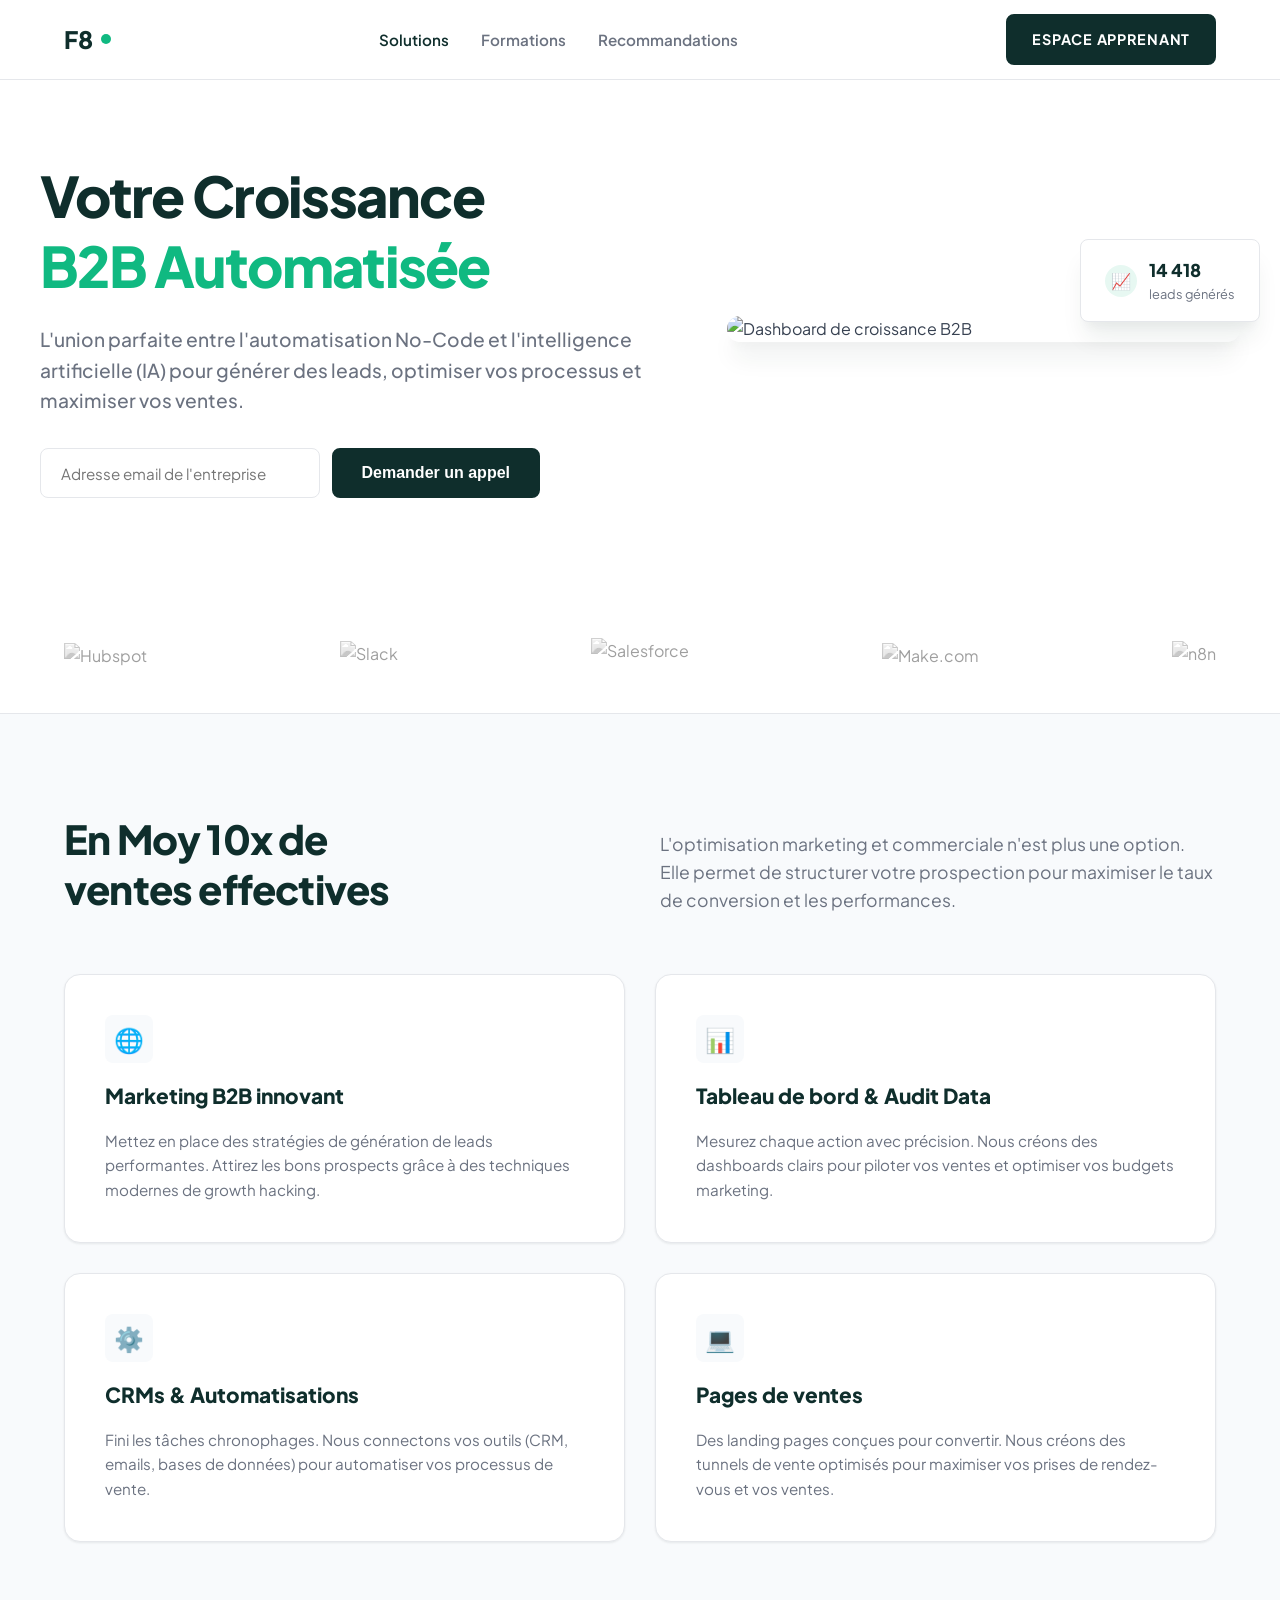
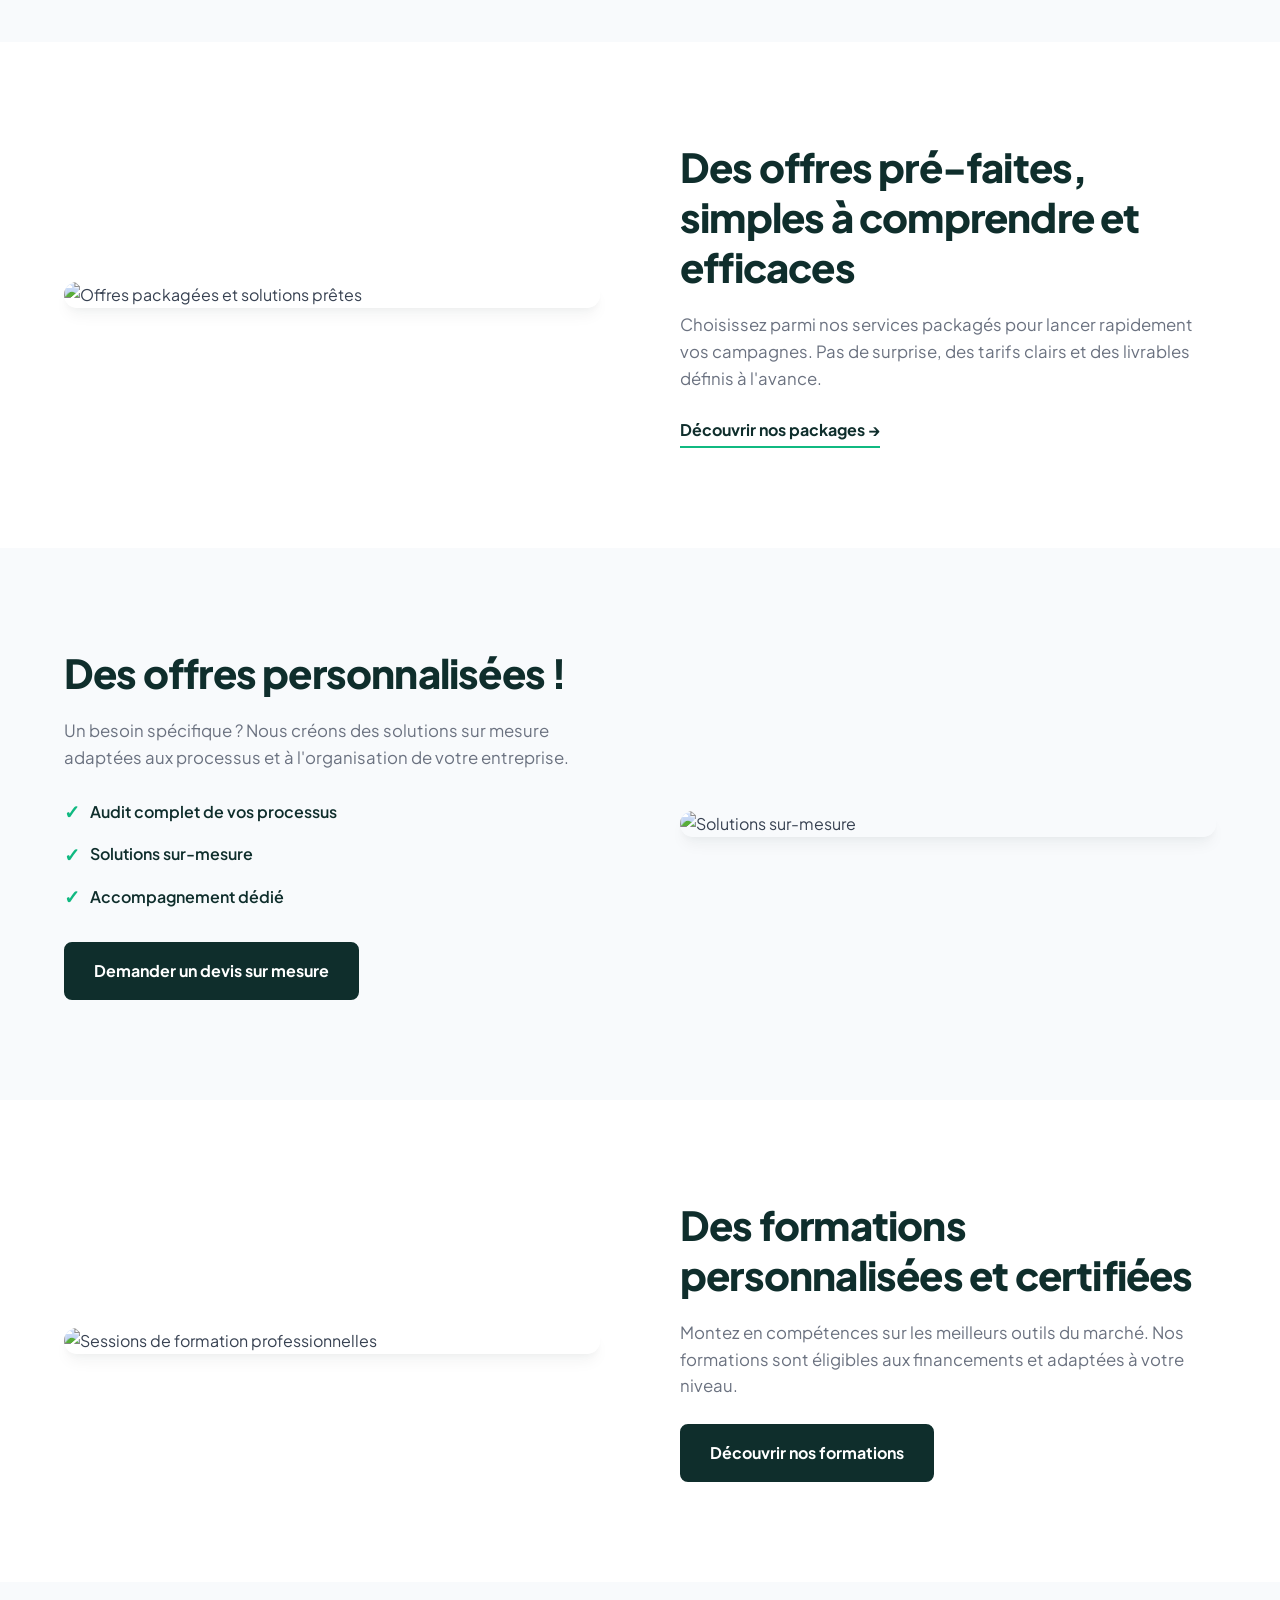
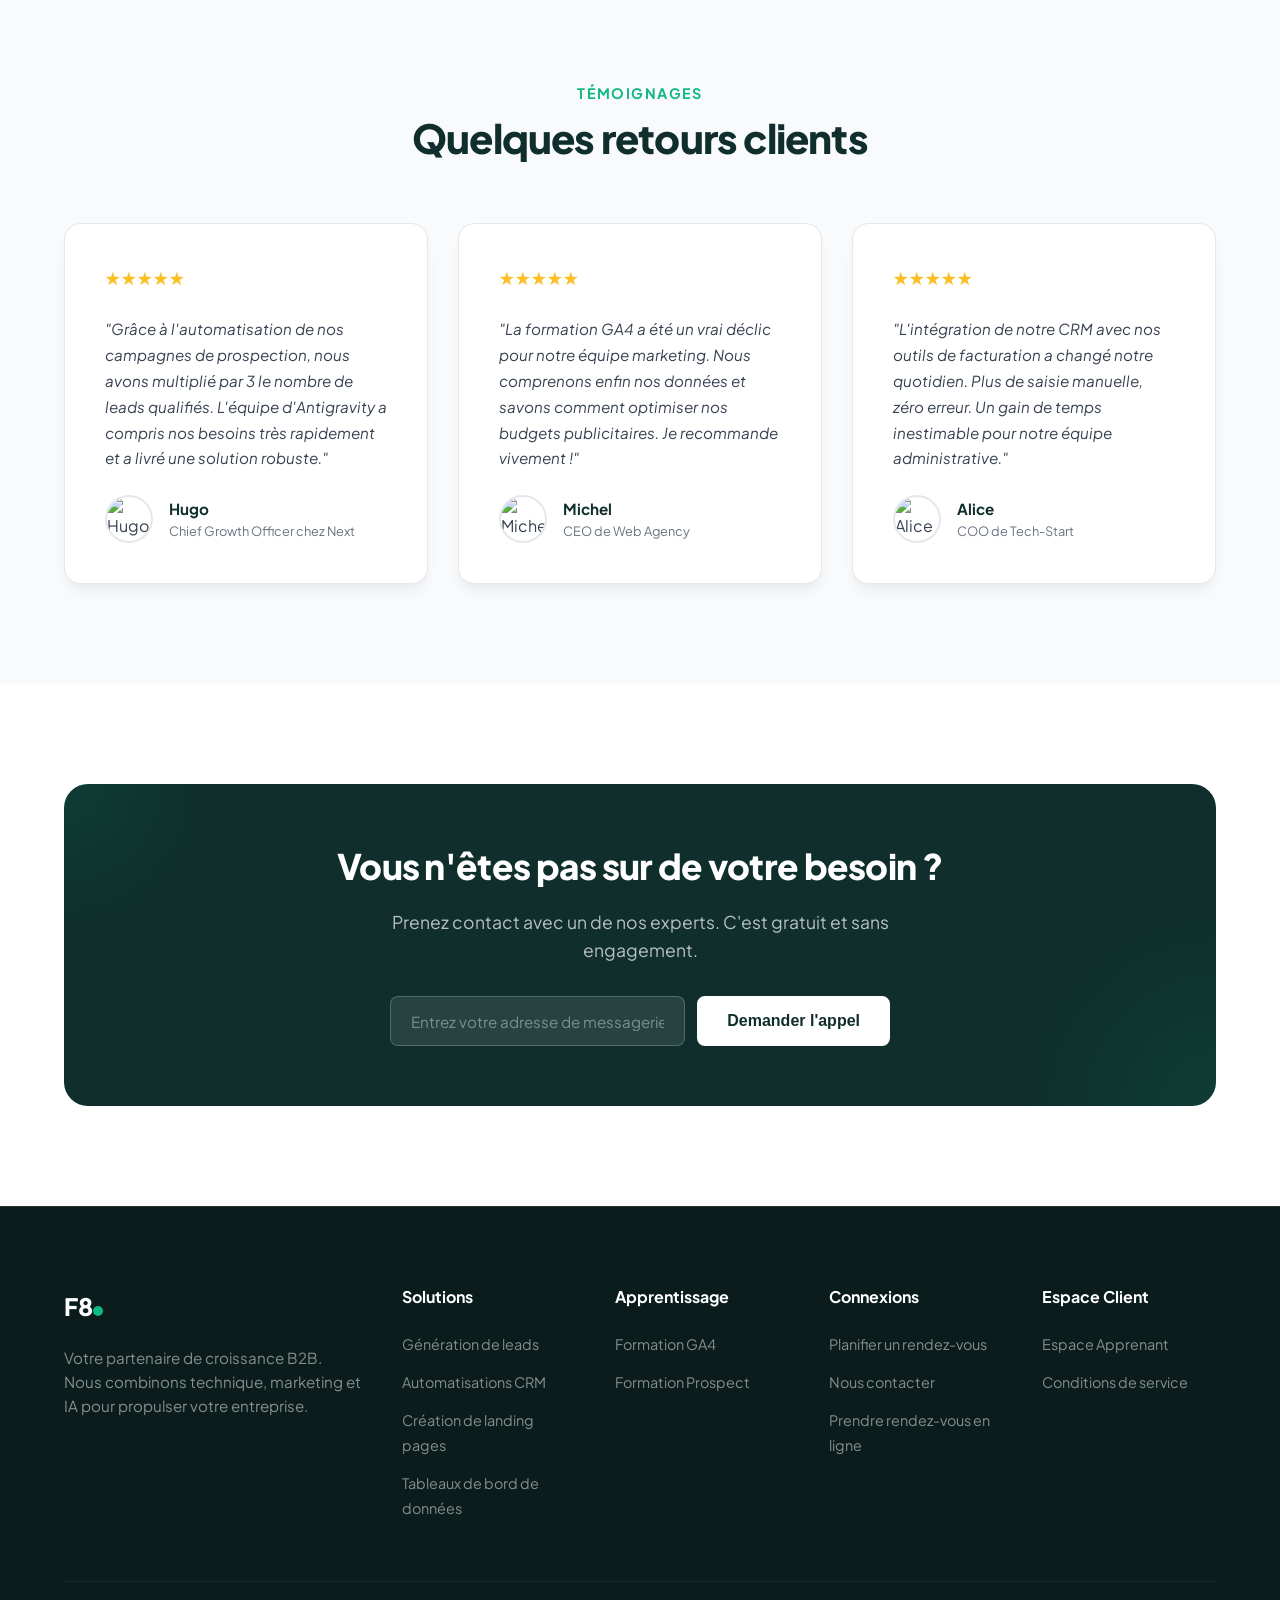
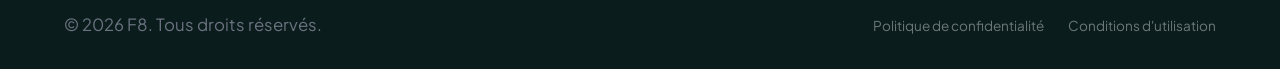
==== commit 3699326f: "Refonte complete du site : Accueil, Formation GA4, Recherche de Leads" ====
--- a/index.html
+++ b/index.html
@@ -5,1874 +5,34 @@
   <meta name="viewport" content="width=device-width, initial-scale=1.0">
   
   <!-- SEO Tags -->
-  <title>Bureau Debout en Leasing | Configurez votre bureau ergonomique dès 29€/mois</title>
-  <meta name="description" content="Louez votre bureau debout électrique sur mesure. Livré et installé. Sans engagement. Configurez et obtenez votre prix mensuel de leasing en ligne immédiatement.">
+  <title>Votre Croissance B2B Automatisée - F8 Agency</title>
+  <meta name="description" content="L'union parfaite entre l'automatisation No-Code et l'intelligence artificielle (IA) pour générer des leads, optimiser vos processus et maximiser vos ventes.">
   
-  <!-- Open Graph -->
-  <meta property="og:title" content="Bureau Debout en Leasing | Personnalisable en temps réel">
-  <meta property="og:description" content="Louez votre bureau debout électrique avec configurateur interactif. À partir de 29€/mois, livraison et installation incluses.">
-  <meta property="og:type" content="website">
-  <meta property="og:image" content="https://images.unsplash.com/photo-1595515106969-1ce29566ff1c?auto=format&fit=crop&w=1200&q=80">
-  
-  <!-- Fonts -->
-  <link rel="preconnect" href="https://fonts.googleapis.com">
-  <link rel="preconnect" href="https://fonts.gstatic.com" crossorigin>
-  <link href="https://fonts.googleapis.com/css2?family=Cormorant+Garamond:ital,wght@0,400;0,600;0,700;1,400&family=Plus+Jakarta+Sans:wght@300;400;500;600;700;800&display=swap" rel="stylesheet">
-
-  <style>
-    /* DESIGN SYSTEM & VARIABLES */
-    :root {
-      --color-primary: #1A3A5C;
-      --color-primary-rgb: 26, 58, 92;
-      --color-secondary: #0D8A7A;
-      --color-secondary-hover: #0a7365;
-      --color-bg: #F8FAFC;
-      --color-bg-light: #EFF6FF;
-      --color-bg-teal: #E8F4F2;
-      --color-text: #1E293B;
-      --color-muted: #64748B;
-      --color-success: #16A34A;
-      --color-warning: #F59E0B;
-      --color-error: #DC2626;
-      --color-border: #E2E8F0;
-      --color-white: #FFFFFF;
-      
-      --font-headings: 'Cormorant Garamond', Georgia, serif;
-      --font-body: 'Plus Jakarta Sans', sans-serif;
-      
-      --radius-lg: 16px;
-      --radius-md: 12px;
-      --radius-sm: 8px;
-      
-      --shadow-sm: 0 2px 8px rgba(0, 0, 0, 0.04);
-      --shadow-md: 0 8px 30px rgba(26, 58, 92, 0.06);
-      --shadow-lg: 0 12px 40px rgba(26, 58, 92, 0.1);
-      
-      --transition: all 0.3s cubic-bezier(0.25, 0.8, 0.25, 1);
-    }
-
-    /* BASE STYLE */
-    * {
-      box-sizing: border-box;
-      margin: 0;
-      padding: 0;
-      scroll-behavior: smooth;
-    }
-
-    body {
-      font-family: var(--font-body);
-      background-color: var(--color-bg);
-      color: var(--color-text);
-      line-height: 1.6;
-      overflow-x: hidden;
-    }
-
-    h1, h2, h3, h4 {
-      font-family: var(--font-headings);
-      color: var(--color-primary);
-      font-weight: 700;
-    }
-
-    p {
-      font-size: 1.05rem;
-      color: var(--color-text);
-    }
-
-    a {
-      text-decoration: none;
-      color: inherit;
-    }
-
-    /* CONTAINER */
-    .container {
-      max-width: 1200px;
-      margin: 0 auto;
-      padding: 0 24px;
-      position: relative;
-    }
-
-    /* SCROLL PROGRESS BAR */
-    #scroll-progress {
-      position: fixed;
-      top: 0;
-      left: 0;
-      height: 4px;
-      background: linear-gradient(90deg, var(--color-secondary), var(--color-primary));
-      width: 0%;
-      z-index: 1001;
-      transition: width 0.1s ease-out;
-    }
-
-    /* BUTTONS */
-    .btn {
-      display: inline-flex;
-      align-items: center;
-      justify-content: center;
-      padding: 14px 28px;
-      font-family: var(--font-body);
-      font-size: 0.95rem;
-      font-weight: 600;
-      border-radius: var(--radius-sm);
-      cursor: pointer;
-      transition: var(--transition);
-      border: none;
-      outline: none;
-    }
-
-    .btn-primary {
-      background-color: var(--color-primary);
-      color: var(--color-white);
-      box-shadow: 0 4px 14px rgba(26, 58, 92, 0.2);
-    }
-
-    .btn-primary:hover {
-      transform: translateY(-2px);
-      box-shadow: 0 6px 20px rgba(26, 58, 92, 0.3);
-      opacity: 0.95;
-    }
-
-    .btn-primary:active {
-      transform: translateY(1px);
-    }
-
-    .btn-secondary {
-      background-color: transparent;
-      color: var(--color-secondary);
-      border: 2px solid var(--color-secondary);
-    }
-
-    .btn-secondary:hover {
-      background-color: var(--color-bg-teal);
-      transform: translateY(-2px);
-    }
-
-    .btn-secondary:active {
-      transform: translateY(1px);
-    }
-
-    .btn-focus-visible:focus-visible {
-      outline: 3px solid var(--color-secondary);
-      outline-offset: 2px;
-    }
-
-    /* NAVBAR */
-    .navbar {
-      position: fixed;
-      top: 0;
-      left: 0;
-      right: 0;
-      height: 80px;
-      background-color: rgba(255, 255, 255, 0.85);
-      backdrop-filter: blur(12px);
-      border-bottom: 1px solid var(--color-border);
-      z-index: 1000;
-      transition: var(--transition);
-    }
-
-    .navbar.scrolled {
-      height: 70px;
-      box-shadow: var(--shadow-sm);
-      background-color: rgba(255, 255, 255, 0.95);
-    }
-
-    .navbar .container {
-      display: flex;
-      align-items: center;
-      justify-content: space-between;
-      height: 100%;
-    }
-
-    .logo {
-      display: flex;
-      align-items: center;
-      gap: 10px;
-      font-family: var(--font-headings);
-      font-size: 1.8rem;
-      font-weight: 700;
-      color: var(--color-primary);
-    }
-
-    .logo svg {
-      width: 32px;
-      height: 32px;
-      fill: var(--color-secondary);
-    }
-
-    .nav-links {
-      display: flex;
-      align-items: center;
-      gap: 32px;
-      list-style: none;
-    }
-
-    .nav-links a {
-      font-size: 0.95rem;
-      font-weight: 500;
-      color: var(--color-text);
-      transition: var(--transition);
-      position: relative;
-    }
-
-    .nav-links a:hover {
-      color: var(--color-secondary);
-    }
-
-    .nav-links a::after {
-      content: '';
-      position: absolute;
-      bottom: -6px;
-      left: 0;
-      width: 0;
-      height: 2px;
-      background-color: var(--color-secondary);
-      transition: var(--transition);
-    }
-
-    .nav-links a:hover::after {
-      width: 100%;
-    }
-
-    .nav-cta {
-      display: flex;
-      align-items: center;
-      gap: 16px;
-    }
-
-    /* Hamburger Menu */
-    .menu-toggle {
-      display: none;
-      flex-direction: column;
-      gap: 6px;
-      background: none;
-      border: none;
-      cursor: pointer;
-      padding: 4px;
-      z-index: 1002;
-    }
-
-    .menu-toggle span {
-      display: block;
-      width: 26px;
-      height: 3px;
-      background-color: var(--color-primary);
-      border-radius: 3px;
-      transition: var(--transition);
-    }
-
-    .menu-toggle.active span:nth-child(1) {
-      transform: translateY(9px) rotate(45deg);
-    }
-
-    .menu-toggle.active span:nth-child(2) {
-      opacity: 0;
-    }
-
-    .menu-toggle.active span:nth-child(3) {
-      transform: translateY(-9px) rotate(-45deg);
-    }
-
-    /* HERO SECTION */
-    .hero {
-      padding: 160px 0 100px 0;
-      background: linear-gradient(135deg, #FFFFFF 0%, #F3F8FC 100%);
-      position: relative;
-      overflow: hidden;
-    }
-
-    .hero::before {
-      content: '';
-      position: absolute;
-      top: -10%;
-      right: -10%;
-      width: 50%;
-      height: 80%;
-      background: radial-gradient(circle, rgba(13, 138, 122, 0.05) 0%, transparent 70%);
-      z-index: 0;
-      pointer-events: none;
-    }
-
-    .hero-grid {
-      display: grid;
-      grid-template-columns: 1.1fr 0.9fr;
-      gap: 60px;
-      align-items: center;
-      position: relative;
-      z-index: 1;
-    }
-
-    .hero-content h1 {
-      font-size: 3.8rem;
-      line-height: 1.15;
-      margin-bottom: 24px;
-    }
-
-    .hero-content h1 span {
-      color: var(--color-secondary);
-      font-style: italic;
-    }
-
-    .hero-content .subtitle {
-      font-size: 1.3rem;
-      color: var(--color-muted);
-      margin-bottom: 36px;
-      max-width: 540px;
-      font-weight: 300;
-    }
-
-    .hero-actions {
-      display: flex;
-      gap: 16px;
-      margin-bottom: 48px;
-    }
-
-    /* Reassurance Bar */
-    .reassurance-bar {
-      display: grid;
-      grid-template-columns: repeat(2, 1fr);
-      gap: 20px 30px;
-    }
-
-    .reassurance-item {
-      display: flex;
-      align-items: center;
-      gap: 12px;
-      font-size: 0.95rem;
-      font-weight: 500;
-      color: var(--color-primary);
-    }
-
-    .reassurance-item svg {
-      width: 20px;
-      height: 20px;
-      fill: var(--color-secondary);
-      flex-shrink: 0;
-    }
-
-    .hero-visual {
-      display: flex;
-      justify-content: center;
-      align-items: center;
-      position: relative;
-    }
-
-    .hero-visual svg {
-      width: 100%;
-      max-width: 500px;
-      height: auto;
-      filter: drop-shadow(0 20px 40px rgba(26, 58, 92, 0.12));
-    }
-
-    /* SECTIONS COMMON */
-    section {
-      padding: 100px 0;
-    }
-
-    .section-header {
-      text-align: center;
-      max-width: 700px;
-      margin: 0 auto 64px auto;
-    }
-
-    .section-header h2 {
-      font-size: 2.8rem;
-      margin-bottom: 16px;
-      position: relative;
-      display: inline-block;
-    }
-
-    .section-header h2::after {
-      content: '';
-      position: absolute;
-      bottom: -8px;
-      left: 50%;
-      transform: translateX(-50%);
-      width: 80px;
-      height: 3px;
-      background-color: var(--color-secondary);
-    }
-
-    .section-header p {
-      color: var(--color-muted);
-      font-size: 1.15rem;
-    }
-
-    /* BENEFITS SECTION */
-    .benefits-grid {
-      display: grid;
-      grid-template-columns: repeat(3, 1fr);
-      gap: 30px;
-    }
-
-    .benefit-card {
-      background-color: var(--color-white);
-      padding: 40px 32px;
-      border-radius: var(--radius-md);
-      box-shadow: var(--shadow-sm);
-      border: 1px solid var(--color-border);
-      transition: var(--transition);
-      display: flex;
-      flex-direction: column;
-      align-items: center;
-      text-align: center;
-    }
-
-    .benefit-card:hover {
-      transform: translateY(-8px);
-      box-shadow: var(--shadow-lg);
-      border-color: var(--color-secondary);
-    }
-
-    .benefit-icon-wrapper {
-      width: 70px;
-      height: 70px;
-      border-radius: 50%;
-      background-color: var(--color-bg-light);
-      display: flex;
-      align-items: center;
-      justify-content: center;
-      margin-bottom: 24px;
-      transition: var(--transition);
-    }
-
-    .benefit-card:hover .benefit-icon-wrapper {
-      background-color: var(--color-secondary);
-    }
-
-    .benefit-icon-wrapper svg {
-      width: 32px;
-      height: 32px;
-      fill: var(--color-primary);
-      transition: var(--transition);
-    }
-
-    .benefit-card:hover .benefit-icon-wrapper svg {
-      fill: var(--color-white);
-    }
-
-    .benefit-card h3 {
-      font-size: 1.6rem;
-      margin-bottom: 16px;
-    }
-
-    .benefit-card p {
-      font-size: 0.95rem;
-      color: var(--color-muted);
-    }
-
-    /* SPECIFICATIONS SECTION */
-    .specs-section {
-      background-color: var(--color-white);
-      border-top: 1px solid var(--color-border);
-      border-bottom: 1px solid var(--color-border);
-    }
-
-    .specs-container {
-      display: grid;
-      grid-template-columns: 1fr 1fr;
-      gap: 60px;
-      align-items: center;
-    }
-
-    .specs-content h3 {
-      font-size: 2.2rem;
-      margin-bottom: 20px;
-    }
-
-    .specs-content p {
-      margin-bottom: 30px;
-      color: var(--color-muted);
-    }
-
-    .specs-table {
-      width: 100%;
-      border-collapse: collapse;
-      border-radius: var(--radius-md);
-      overflow: hidden;
-      box-shadow: var(--shadow-sm);
-      border: 1px solid var(--color-border);
-    }
-
-    .specs-table tr {
-      transition: var(--transition);
-    }
-
-    .specs-table tr:nth-child(even) {
-      background-color: #F8FAFC;
-    }
-
-    .specs-table tr:hover {
-      background-color: var(--color-bg-teal);
-    }
-
-    .specs-table td {
-      padding: 16px 24px;
-      font-size: 0.95rem;
-    }
-
-    .specs-table td:first-child {
-      font-weight: 700;
-      color: var(--color-primary);
-      width: 40%;
-    }
-
-    .specs-table td:last-child {
-      color: var(--color-text);
-    }
-
-    /* PRICING SECTION */
-    .pricing {
-      background-color: #F1F5F9;
-    }
-
-    .pricing-toggle-container {
-      display: flex;
-      flex-direction: column;
-      align-items: center;
-      margin-bottom: 50px;
-    }
-
-    .pricing-toggle-label {
-      font-size: 1rem;
-      font-weight: 600;
-      color: var(--color-primary);
-      margin-bottom: 16px;
-    }
-
-    .pricing-tabs {
-      display: flex;
-      background-color: var(--color-white);
-      padding: 6px;
-      border-radius: var(--radius-sm);
-      box-shadow: var(--shadow-sm);
-      border: 1px solid var(--color-border);
-    }
-
-    .pricing-tab {
-      padding: 10px 20px;
-      font-size: 0.9rem;
-      font-weight: 600;
-      color: var(--color-muted);
-      border-radius: calc(var(--radius-sm) - 2px);
-      cursor: pointer;
-      transition: var(--transition);
-      border: none;
-      background: none;
-    }
-
-    .pricing-tab.active {
-      background-color: var(--color-secondary);
-      color: var(--color-white);
-    }
-
-    .pricing-grid {
-      display: grid;
-      grid-template-columns: repeat(3, 1fr);
-      gap: 30px;
-      align-items: stretch;
-      margin-bottom: 50px;
-    }
-
-    .pricing-card {
-      background-color: var(--color-white);
-      border-radius: var(--radius-lg);
-      border: 1px solid var(--color-border);
-      padding: 48px 36px;
-      display: flex;
-      flex-direction: column;
-      position: relative;
-      transition: var(--transition);
-      box-shadow: var(--shadow-sm);
-    }
-
-    .pricing-card:hover {
-      transform: translateY(-8px);
-      box-shadow: var(--shadow-lg);
-    }
-
-    .pricing-card.popular {
-      border: 2px solid var(--color-secondary);
-      box-shadow: var(--shadow-md);
-      transform: scale(1.03);
-    }
-
-    .pricing-card.popular:hover {
-      transform: scale(1.03) translateY(-8px);
-      box-shadow: var(--shadow-lg);
-    }
-
-    .popular-badge {
-      position: absolute;
-      top: -16px;
-      left: 50%;
-      transform: translateX(-50%);
-      background-color: var(--color-secondary);
-      color: var(--color-white);
-      padding: 6px 16px;
-      font-size: 0.8rem;
-      font-weight: 700;
-      border-radius: 30px;
-      text-transform: uppercase;
-      letter-spacing: 1px;
-    }
-
-    .pricing-header h3 {
-      font-size: 1.8rem;
-      margin-bottom: 8px;
-    }
-
-    .pricing-commitment {
-      font-size: 0.9rem;
-      color: var(--color-muted);
-      font-weight: 500;
-      margin-bottom: 24px;
-    }
-
-    .pricing-price {
-      margin-bottom: 30px;
-      color: var(--color-primary);
-    }
-
-    .pricing-price .amount {
-      font-size: 3.2rem;
-      font-weight: 800;
-      font-family: var(--font-body);
-      font-variant-numeric: tabular-nums;
-      transition: var(--transition);
-    }
-
-    .pricing-price .period {
-      font-size: 1rem;
-      color: var(--color-muted);
-      font-weight: 500;
-    }
-
-    .pricing-features {
-      list-style: none;
-      margin-bottom: 40px;
-      flex-grow: 1;
-    }
-
-    .pricing-features li {
-      display: flex;
-      align-items: flex-start;
-      gap: 12px;
-      font-size: 0.95rem;
-      margin-bottom: 16px;
-      color: var(--color-text);
-    }
-
-    .pricing-features li svg {
-      width: 18px;
-      height: 18px;
-      fill: var(--color-secondary);
-      flex-shrink: 0;
-      margin-top: 3px;
-    }
-
-    .pricing-features li.disabled {
-      color: var(--color-muted);
-      text-decoration: line-through;
-    }
-
-    .pricing-features li.disabled svg {
-      fill: var(--color-muted);
-      opacity: 0.5;
-    }
-
-    .pricing-card .btn {
-      width: 100%;
-    }
-
-    /* Info Box */
-    .info-box {
-      background-color: var(--color-bg-light);
-      border-left: 4px solid var(--color-secondary);
-      padding: 24px 32px;
-      border-radius: 0 var(--radius-md) var(--radius-md) 0;
-      display: flex;
-      gap: 16px;
-      align-items: flex-start;
-      max-width: 900px;
-      margin: 0 auto;
-      box-shadow: var(--shadow-sm);
-    }
-
-    .info-box-icon {
-      font-size: 1.5rem;
-      line-height: 1;
-      color: var(--color-secondary);
-    }
-
-    .info-box-content p {
-      font-size: 0.95rem;
-      color: var(--color-primary);
-      font-weight: 500;
-    }
-
-    /* CONFIGURATOR SECTION */
-    .configurator-grid {
-      display: grid;
-      grid-template-columns: 1.15fr 0.85fr;
-      gap: 48px;
-      align-items: start;
-    }
-
-    .config-controls {
-      background-color: var(--color-white);
-      border: 1px solid var(--color-border);
-      border-radius: var(--radius-lg);
-      padding: 40px;
-      box-shadow: var(--shadow-sm);
-    }
-
-    .config-group {
-      margin-bottom: 40px;
-      border-bottom: 1px solid var(--color-border);
-      padding-bottom: 32px;
-    }
-
-    .config-group:last-child {
-      margin-bottom: 0;
-      border-bottom: none;
-      padding-bottom: 0;
-    }
-
-    .config-group h3 {
-      font-size: 1.4rem;
-      margin-bottom: 8px;
-      display: flex;
-      align-items: center;
-      gap: 10px;
-    }
-
-    .config-group-desc {
-      font-size: 0.9rem;
-      color: var(--color-muted);
-      margin-bottom: 20px;
-    }
-
-    /* Formules Base Radios */
-    .formula-options {
-      display: grid;
-      grid-template-columns: repeat(3, 1fr);
-      gap: 12px;
-    }
-
-    .formula-card {
-      border: 2px solid var(--color-border);
-      border-radius: var(--radius-sm);
-      padding: 16px;
-      cursor: pointer;
-      transition: var(--transition);
-      position: relative;
-      display: flex;
-      flex-direction: column;
-      align-items: center;
-      text-align: center;
-    }
-
-    .formula-card input {
-      position: absolute;
-      opacity: 0;
-      cursor: pointer;
-    }
-
-    .formula-card.selected {
-      border-color: var(--color-secondary);
-      background-color: var(--color-bg-teal);
-    }
-
-    .formula-card .name {
-      font-weight: 700;
-      color: var(--color-primary);
-      margin-bottom: 4px;
-    }
-
-    .formula-card .price {
-      font-size: 1.1rem;
-      font-weight: 800;
-      color: var(--color-secondary);
-    }
-
-    /* Plates Grid (Axe 1) */
-    .plate-grid {
-      display: grid;
-      grid-template-columns: repeat(auto-fill, minmax(130px, 1fr));
-      gap: 12px;
-    }
-
-    .plate-card {
-      border: 2px solid var(--color-border);
-      border-radius: var(--radius-sm);
-      padding: 12px;
-      cursor: pointer;
-      transition: var(--transition);
-      display: flex;
-      flex-direction: column;
-      align-items: center;
-      text-align: center;
-      position: relative;
-    }
-
-    .plate-card input {
-      position: absolute;
-      opacity: 0;
-    }
-
-    .plate-card.selected {
-      border-color: var(--color-secondary);
-      background-color: var(--color-bg-teal);
-    }
-
-    .plate-card.disabled {
-      opacity: 0.4;
-      cursor: not-allowed;
-      border-color: var(--color-border);
-      background-color: #F1F5F9;
-    }
-
-    .plate-texture {
-      width: 50px;
-      height: 30px;
-      border-radius: 4px;
-      margin-bottom: 8px;
-      box-shadow: inset 0 2px 4px rgba(0,0,0,0.1);
-      border: 1px solid rgba(0,0,0,0.05);
-    }
-
-    .plate-card .name {
-      font-size: 0.85rem;
-      font-weight: 600;
-      margin-bottom: 2px;
-    }
-
-    .plate-card .extra {
-      font-size: 0.8rem;
-      color: var(--color-secondary);
-      font-weight: 700;
-    }
-
-    /* Color Swatches (Axe 2) */
-    .swatch-container {
-      display: flex;
-      flex-wrap: wrap;
-      gap: 12px;
-    }
-
-    .swatch {
-      position: relative;
-      cursor: pointer;
-    }
-
-    .swatch input {
-      position: absolute;
-      opacity: 0;
-    }
-
-    .swatch-color {
-      width: 40px;
-      height: 40px;
-      border-radius: 50%;
-      border: 2px solid var(--color-border);
-      box-shadow: var(--shadow-sm);
-      transition: var(--transition);
-      display: flex;
-      align-items: center;
-      justify-content: center;
-    }
-
-    .swatch-color::after {
-      content: '✓';
-      color: var(--color-white);
-      font-size: 0.85rem;
-      font-weight: bold;
-      opacity: 0;
-      transition: var(--transition);
-    }
-
-    .swatch input:checked + .swatch-color {
-      border-color: var(--color-secondary);
-      transform: scale(1.1);
-    }
-
-    .swatch input:checked + .swatch-color::after {
-      opacity: 1;
-    }
-
-    /* Make checkmark dark on white color */
-    .swatch input[value="frame_white"]:checked + .swatch-color::after {
-      color: #333333;
-    }
-    .swatch input[value="frame_silver"]:checked + .swatch-color::after {
-      color: #333333;
-    }
-    .swatch input[value="frame_champagne"]:checked + .swatch-color::after {
-      color: #333333;
-    }
-
-    .swatch-tooltip {
-      position: absolute;
-      bottom: -32px;
-      left: 50%;
-      transform: translateX(-50%) translateY(5px);
-      background-color: var(--color-primary);
-      color: var(--color-white);
-      padding: 4px 8px;
-      border-radius: 4px;
-      font-size: 0.75rem;
-      white-space: nowrap;
-      opacity: 0;
-      visibility: hidden;
-      transition: var(--transition);
-      z-index: 10;
-    }
-
-    .swatch:hover .swatch-tooltip {
-      opacity: 1;
-      visibility: visible;
-      transform: translateX(-50%) translateY(0);
-    }
-
-    /* Accessories (Axe 3) */
-    .accessory-list {
-      display: grid;
-      grid-template-columns: 1fr 1fr;
-      gap: 16px;
-    }
-
-    .acc-item {
-      display: flex;
-      align-items: center;
-      padding: 12px 16px;
-      border: 1px solid var(--color-border);
-      border-radius: var(--radius-sm);
-      cursor: pointer;
-      transition: var(--transition);
-      background-color: var(--color-white);
-      position: relative;
-    }
-
-    .acc-item:hover {
-      border-color: var(--color-secondary);
-      background-color: var(--color-bg);
-    }
-
-    .acc-item input {
-      margin-right: 12px;
-      accent-color: var(--color-secondary);
-      width: 18px;
-      height: 18px;
-      cursor: pointer;
-    }
-
-    .acc-item.checked {
-      border-color: var(--color-secondary);
-      background-color: var(--color-bg-teal);
-    }
-
-    .acc-info {
-      display: flex;
-      flex-direction: column;
-    }
-
-    .acc-name {
-      font-size: 0.9rem;
-      font-weight: 600;
-    }
-
-    .acc-price {
-      font-size: 0.8rem;
-      color: var(--color-secondary);
-      font-weight: 700;
-    }
-
-    /* Duration Selector */
-    .duration-selector {
-      display: flex;
-      gap: 10px;
-    }
-
-    .duration-option {
-      flex: 1;
-      position: relative;
-      cursor: pointer;
-    }
-
-    .duration-option input {
-      position: absolute;
-      opacity: 0;
-    }
-
-    .duration-box {
-      border: 2px solid var(--color-border);
-      border-radius: var(--radius-sm);
-      padding: 12px;
-      text-align: center;
-      font-weight: 600;
-      transition: var(--transition);
-      background-color: var(--color-white);
-    }
-
-    .duration-option input:checked + .duration-box {
-      border-color: var(--color-secondary);
-      background-color: var(--color-bg-teal);
-      color: var(--color-primary);
-    }
-
-    .duration-box .discount {
-      display: block;
-      font-size: 0.75rem;
-      color: var(--color-secondary);
-      font-weight: 700;
-      margin-top: 4px;
-    }
-
-    /* WARNING / BADGES */
-    .warning-badge {
-      display: none;
-      align-items: center;
-      gap: 10px;
-      background-color: #FEF3C7;
-      border-left: 4px solid var(--color-warning);
-      padding: 12px 16px;
-      border-radius: 0 var(--radius-sm) var(--radius-sm) 0;
-      margin-top: 16px;
-      font-size: 0.85rem;
-      color: #92400E;
-      font-weight: 500;
-      animation: fadeIn 0.3s ease-out;
-    }
-
-    @keyframes fadeIn {
-      from { opacity: 0; transform: translateY(-5px); }
-      to { opacity: 1; transform: translateY(0); }
-    }
-
-    /* CONFIG PREVIEW COLUMN */
-    .config-preview-container {
-      position: sticky;
-      top: 100px;
-    }
-
-    .preview-card {
-      background-color: var(--color-white);
-      border: 1px solid var(--color-border);
-      border-radius: var(--radius-lg);
-      overflow: hidden;
-      box-shadow: var(--shadow-md);
-    }
-
-    .preview-visual-box {
-      background: linear-gradient(135deg, #F8FAFC 0%, #EFF6FF 100%);
-      padding: 24px;
-      position: relative;
-      border-bottom: 1px solid var(--color-border);
-      height: 350px;
-      display: flex;
-      align-items: center;
-      justify-content: center;
-    }
-
-    .preview-visual-box svg {
-      width: 100%;
-      height: 100%;
-      max-height: 300px;
-    }
-
-    /* Heights and dynamic movements in SVG */
-    #desk-top-assembly, .leg-top {
-      transition: transform 0.6s cubic-bezier(0.25, 1, 0.5, 1);
-    }
-    .leg-mid {
-      transition: transform 0.6s cubic-bezier(0.25, 1, 0.5, 1);
-    }
-
-    /* Toggle height buttons */
-    .height-controls {
-      position: absolute;
-      bottom: 16px;
-      left: 16px;
-      display: flex;
-      gap: 8px;
-      z-index: 5;
-    }
-
-    .height-btn {
-      background-color: rgba(255, 255, 255, 0.9);
-      border: 1px solid var(--color-border);
-      padding: 6px 12px;
-      border-radius: 20px;
-      font-size: 0.75rem;
-      font-weight: 600;
-      cursor: pointer;
-      transition: var(--transition);
-      display: flex;
-      align-items: center;
-      gap: 6px;
-      box-shadow: var(--shadow-sm);
-    }
-
-    .height-btn.active {
-      background-color: var(--color-primary);
-      color: var(--color-white);
-      border-color: var(--color-primary);
-    }
-
-    /* Price tag */
-    .preview-price-box {
-      padding: 32px;
-    }
-
-    .price-display {
-      display: flex;
-      align-items: baseline;
-      gap: 4px;
-      margin-bottom: 8px;
-    }
-
-    .price-display .price-num {
-      font-size: 3rem;
-      font-weight: 800;
-      color: var(--color-primary);
-      font-family: var(--font-body);
-      font-variant-numeric: tabular-nums;
-    }
-
-    .price-display .price-period {
-      font-size: 1.1rem;
-      color: var(--color-muted);
-      font-weight: 500;
-    }
-
-    .price-details {
-      font-size: 0.9rem;
-      color: var(--color-muted);
-      margin-bottom: 16px;
-      line-height: 1.4;
-    }
-
-    .price-total-lease {
-      font-size: 0.85rem;
-      font-weight: 600;
-      color: var(--color-secondary);
-      background-color: var(--color-bg-teal);
-      padding: 8px 12px;
-      border-radius: var(--radius-sm);
-      display: inline-block;
-      margin-bottom: 24px;
-    }
-
-    .preview-price-box .btn {
-      width: 100%;
-    }
-
-    /* TESTIMONIALS SECTION */
-    .testimonials {
-      background-color: var(--color-white);
-      border-top: 1px solid var(--color-border);
-    }
-
-    .testimonials-grid {
-      display: grid;
-      grid-template-columns: repeat(3, 1fr);
-      gap: 30px;
-    }
-
-    .testimonial-card {
-      background-color: var(--color-bg);
-      padding: 36px;
-      border-radius: var(--radius-md);
-      border: 1px solid var(--color-border);
-      position: relative;
-    }
-
-    .testimonial-rating {
-      display: flex;
-      gap: 4px;
-      margin-bottom: 16px;
-    }
-
-    .testimonial-rating svg {
-      width: 18px;
-      height: 18px;
-      fill: var(--color-warning);
-    }
-
-    .testimonial-text {
-      font-style: italic;
-      color: var(--color-text);
-      font-size: 0.95rem;
-      margin-bottom: 24px;
-    }
-
-    .testimonial-author {
-      display: flex;
-      align-items: center;
-      gap: 16px;
-    }
-
-    .testimonial-author-avatar {
-      width: 48px;
-      height: 48px;
-      border-radius: 50%;
-      background-color: var(--color-primary);
-      color: var(--color-white);
-      display: flex;
-      align-items: center;
-      justify-content: center;
-      font-weight: 700;
-      font-size: 1.1rem;
-    }
-
-    .testimonial-author-info h4 {
-      font-size: 1rem;
-      font-family: var(--font-body);
-      font-weight: 700;
-    }
-
-    .testimonial-author-info p {
-      font-size: 0.8rem;
-      color: var(--color-muted);
-    }
-
-    /* FAQ SECTION (Accordions) */
-    .faq {
-      background-color: #F8FAFC;
-    }
-
-    .faq-container {
-      max-width: 800px;
-      margin: 0 auto;
-    }
-
-    .faq-item {
-      background-color: var(--color-white);
-      border: 1px solid var(--color-border);
-      border-radius: var(--radius-sm);
-      margin-bottom: 16px;
-      overflow: hidden;
-      transition: var(--transition);
-    }
-
-    .faq-question {
-      padding: 20px 24px;
-      font-size: 1.1rem;
-      font-weight: 600;
-      color: var(--color-primary);
-      display: flex;
-      justify-content: space-between;
-      align-items: center;
-      cursor: pointer;
-      user-select: none;
-    }
-
-    .faq-question svg {
-      width: 20px;
-      height: 20px;
-      fill: var(--color-primary);
-      transition: var(--transition);
-    }
-
-    .faq-answer {
-      max-height: 0;
-      overflow: hidden;
-      transition: max-height 0.4s cubic-bezier(0.25, 1, 0.5, 1);
-      background-color: #FAFBFD;
-    }
-
-    .faq-answer-inner {
-      padding: 0 24px 24px 24px;
-      font-size: 0.95rem;
-      color: var(--color-muted);
-    }
-
-    .faq-item.active {
-      border-color: var(--color-secondary);
-      box-shadow: var(--shadow-sm);
-    }
-
-    .faq-item.active .faq-question svg {
-      transform: rotate(180deg);
-      fill: var(--color-secondary);
-    }
-
-    /* CONTACT / CTA FORM SECTION */
-    .contact {
-      background-color: var(--color-white);
-      position: relative;
-    }
-
-    .contact-grid {
-      display: grid;
-      grid-template-columns: 1.1fr 0.9fr;
-      gap: 60px;
-      align-items: start;
-    }
-
-    .contact-form-container {
-      background-color: var(--color-bg);
-      border: 1px solid var(--color-border);
-      border-radius: var(--radius-lg);
-      padding: 40px;
-      box-shadow: var(--shadow-sm);
-    }
-
-    .contact-form-container h3 {
-      font-size: 2rem;
-      margin-bottom: 10px;
-    }
-
-    .contact-form-container .subtitle {
-      font-size: 0.95rem;
-      color: var(--color-muted);
-      margin-bottom: 30px;
-    }
-
-    /* Form Fields */
-    .form-group {
-      margin-bottom: 20px;
-    }
-
-    .form-group.row {
-      display: grid;
-      grid-template-columns: 1fr 1fr;
-      gap: 16px;
-    }
-
-    .form-label {
-      display: block;
-      font-size: 0.85rem;
-      font-weight: 700;
-      color: var(--color-primary);
-      margin-bottom: 6px;
-      text-transform: uppercase;
-      letter-spacing: 0.5px;
-    }
-
-    .form-input {
-      width: 100%;
-      padding: 12px 16px;
-      border: 1px solid var(--color-border);
-      border-radius: var(--radius-sm);
-      font-family: var(--font-body);
-      font-size: 0.95rem;
-      color: var(--color-text);
-      background-color: var(--color-white);
-      transition: var(--transition);
-      outline: none;
-    }
-
-    .form-input:focus {
-      border-color: var(--color-secondary);
-      box-shadow: 0 0 0 3px rgba(13, 138, 122, 0.1);
-    }
-
-    .form-input.error {
-      border-color: var(--color-error);
-      background-color: #FEF2F2;
-    }
-
-    .form-error-msg {
-      font-size: 0.8rem;
-      color: var(--color-error);
-      margin-top: 4px;
-      display: none;
-    }
-
-    .textarea-container {
-      position: relative;
-    }
-
-    .char-counter {
-      position: absolute;
-      bottom: 10px;
-      right: 12px;
-      font-size: 0.75rem;
-      color: var(--color-muted);
-    }
-
-    /* Checkbox RGPD */
-    .checkbox-group {
-      display: flex;
-      align-items: flex-start;
-      gap: 10px;
-      margin-top: 24px;
-      cursor: pointer;
-    }
-
-    .checkbox-group input {
-      margin-top: 4px;
-      width: 16px;
-      height: 16px;
-      accent-color: var(--color-secondary);
-      cursor: pointer;
-    }
-
-    .checkbox-group label {
-      font-size: 0.85rem;
-      color: var(--color-muted);
-      cursor: pointer;
-    }
-
-    .checkbox-group.error label {
-      color: var(--color-error);
-    }
-
-    /* Contact Summary Box */
-    .contact-summary {
-      background-color: var(--color-primary);
-      color: var(--color-white);
-      border-radius: var(--radius-lg);
-      padding: 48px;
-      position: sticky;
-      top: 100px;
-      box-shadow: var(--shadow-md);
-    }
-
-    .contact-summary h3 {
-      color: var(--color-white);
-      font-size: 2rem;
-      margin-bottom: 24px;
-      border-bottom: 1px solid rgba(255,255,255,0.1);
-      padding-bottom: 16px;
-    }
-
-    .summary-item {
-      display: flex;
-      justify-content: space-between;
-      margin-bottom: 14px;
-      font-size: 0.95rem;
-    }
-
-    .summary-item .label {
-      color: rgba(255, 255, 255, 0.7);
-    }
-
-    .summary-item .val {
-      font-weight: 600;
-      text-align: right;
-    }
-
-    .summary-divider {
-      height: 1px;
-      background-color: rgba(255,255,255,0.1);
-      margin: 24px 0;
-    }
-
-    .summary-total {
-      display: flex;
-      justify-content: space-between;
-      align-items: baseline;
-    }
-
-    .summary-total .label {
-      font-size: 1.1rem;
-      font-weight: 700;
-    }
-
-    .summary-total .val-price {
-      font-size: 2.2rem;
-      font-weight: 800;
-      color: #A8D5CC;
-    }
-
-    /* Success / Loading States */
-    .form-loading {
-      display: none;
-      align-items: center;
-      justify-content: center;
-      gap: 12px;
-      padding: 20px;
-    }
-
-    .spinner {
-      width: 24px;
-      height: 24px;
-      border: 3px solid rgba(13, 138, 122, 0.2);
-      border-top-color: var(--color-secondary);
-      border-radius: 50%;
-      animation: spin 0.8s linear infinite;
-    }
-
-    @keyframes spin {
-      to { transform: rotate(360deg); }
-    }
-
-    .success-panel {
-      display: none;
-      text-align: center;
-      padding: 48px 32px;
-      background-color: var(--color-white);
-      border: 1px solid var(--color-border);
-      border-radius: var(--radius-lg);
-      box-shadow: var(--shadow-md);
-      animation: scaleUp 0.4s cubic-bezier(0.175, 0.885, 0.32, 1.275);
-    }
-
-    @keyframes scaleUp {
-      from { transform: scale(0.9); opacity: 0; }
-      to { transform: scale(1); opacity: 1; }
-    }
-
-    .success-icon {
-      width: 80px;
-      height: 80px;
-      border-radius: 50%;
-      background-color: #DCFCE7;
-      display: inline-flex;
-      align-items: center;
-      justify-content: center;
-      margin-bottom: 24px;
-    }
-
-    .success-icon svg {
-      width: 40px;
-      height: 40px;
-      fill: var(--color-success);
-    }
-
-    .success-panel h3 {
-      font-size: 2.2rem;
-      margin-bottom: 16px;
-    }
-
-    .success-panel p {
-      color: var(--color-muted);
-      max-width: 500px;
-      margin: 0 auto;
-    }
-
-    /* BACK TO TOP BUTTON */
-    #back-to-top {
-      position: fixed;
-      bottom: 30px;
-      right: 30px;
-      width: 50px;
-      height: 50px;
-      background-color: var(--color-primary);
-      color: var(--color-white);
-      border-radius: 50%;
-      border: none;
-      cursor: pointer;
-      display: flex;
-      align-items: center;
-      justify-content: center;
-      box-shadow: var(--shadow-md);
-      opacity: 0;
-      visibility: hidden;
-      transform: translateY(10px);
-      transition: var(--transition);
-      z-index: 999;
-    }
-
-    #back-to-top.visible {
-      opacity: 1;
-      visibility: visible;
-      transform: translateY(0);
-    }
-
-    #back-to-top:hover {
-      background-color: var(--color-secondary);
-      transform: scale(1.05);
-    }
-
-    #back-to-top svg {
-      width: 24px;
-      height: 24px;
-      fill: var(--color-white);
-    }
-
-    /* TOAST SYSTEM */
-    #toast-container {
-      position: fixed;
-      bottom: 30px;
-      left: 30px;
-      z-index: 1000;
-      display: flex;
-      flex-direction: column;
-      gap: 10px;
-    }
-
-    .toast {
-      background-color: var(--color-primary);
-      color: var(--color-white);
-      padding: 14px 20px;
-      border-radius: var(--radius-sm);
-      box-shadow: var(--shadow-md);
-      font-size: 0.9rem;
-      font-weight: 500;
-      display: flex;
-      align-items: center;
-      gap: 10px;
-      transform: translateX(-50px);
-      opacity: 0;
-      transition: all 0.3s cubic-bezier(0.175, 0.885, 0.32, 1.275);
-      border-left: 4px solid var(--color-secondary);
-    }
-
-    .toast.show {
-      transform: translateX(0);
-      opacity: 1;
-    }
-
-    /* FOOTER */
-    footer {
-      background-color: #0F172A;
-      color: #94A3B8;
-      padding: 80px 0 40px 0;
-      border-top: 1px solid rgba(255,255,255,0.05);
-    }
-
-    .footer-grid {
-      display: grid;
-      grid-template-columns: 1.5fr 1fr 1fr 1fr;
-      gap: 40px;
-      margin-bottom: 60px;
-    }
-
-    .footer-brand h4 {
-      color: var(--color-white);
-      font-size: 1.6rem;
-      margin-bottom: 20px;
-    }
-
-    .footer-brand p {
-      color: #94A3B8;
-      font-size: 0.9rem;
-      margin-bottom: 24px;
-      max-width: 280px;
-    }
-
-    .footer-links h5 {
-      color: var(--color-white);
-      font-size: 1.1rem;
-      margin-bottom: 20px;
-      font-weight: 600;
-      font-family: var(--font-body);
-    }
-
-    .footer-links ul {
-      list-style: none;
-    }
-
-    .footer-links li {
-      margin-bottom: 12px;
-    }
-
-    .footer-links a {
-      font-size: 0.9rem;
-      transition: var(--transition);
-    }
-
-    .footer-links a:hover {
-      color: var(--color-secondary);
-    }
-
-    .footer-bottom {
-      border-top: 1px solid rgba(255,255,255,0.05);
-      padding-top: 40px;
-      display: flex;
-      justify-content: space-between;
-      align-items: center;
-      font-size: 0.85rem;
-    }
-
-    .social-links {
-      display: flex;
-      gap: 16px;
-    }
-
-    .social-links a {
-      width: 36px;
-      height: 36px;
-      background-color: rgba(255,255,255,0.05);
-      border-radius: 50%;
-      display: flex;
-      align-items: center;
-      justify-content: center;
-      transition: var(--transition);
-    }
-
-    .social-links a:hover {
-      background-color: var(--color-secondary);
-      color: var(--color-white);
-      transform: translateY(-2px);
-    }
-
-    .social-links svg {
-      width: 18px;
-      height: 18px;
-      fill: currentColor;
-    }
-
-    /* RESPONSIVE BREAKPOINTS */
-    @media (max-width: 1024px) {
-      .hero-grid {
-        grid-template-columns: 1fr;
-        gap: 40px;
-        text-align: center;
-      }
-      
-      .hero-content h1 {
-        font-size: 3rem;
-      }
-      
-      .hero-content .subtitle {
-        margin-left: auto;
-        margin-right: auto;
-      }
-      
-      .hero-actions {
-        justify-content: center;
-      }
-
-      .reassurance-bar {
-        justify-items: center;
-      }
-
-      .specs-container {
-        grid-template-columns: 1fr;
-        gap: 40px;
-      }
-
-      .configurator-grid {
-        grid-template-columns: 1fr;
-      }
-
-      .config-preview-container {
-        position: static;
-      }
-
-      .preview-card {
-        margin-top: 30px;
-      }
-
-      .pricing-grid {
-        grid-template-columns: 1fr;
-        gap: 40px;
-      }
-
-      .pricing-card.popular {
-        transform: scale(1);
-      }
-      .pricing-card.popular:hover {
-        transform: translateY(-8px);
-      }
-
-      .contact-grid {
-        grid-template-columns: 1fr;
-        gap: 40px;
-      }
-
-      .contact-summary {
-        position: static;
-      }
-    }
-
-    @media (max-width: 768px) {
-      section {
-        padding: 60px 0;
-      }
-
-      .navbar {
-        height: 70px;
-      }
-
-      .menu-toggle {
-        display: flex;
-      }
-
-      .nav-links {
-        position: fixed;
-        top: 70px;
-        left: 0;
-        right: 0;
-        bottom: 0;
-        background-color: var(--color-white);
-        flex-direction: column;
-        justify-content: center;
-        gap: 40px;
-        padding: 40px;
-        transform: translateY(-100%);
-        opacity: 0;
-        visibility: hidden;
-        transition: all 0.4s cubic-bezier(0.25, 1, 0.5, 1);
-        z-index: 999;
-      }
-
-      .nav-links.active {
-        transform: translateY(0);
-        opacity: 1;
-        visibility: visible;
-      }
-
-      .nav-cta {
-        display: none;
-      }
-
-      .hero {
-        padding: 120px 0 60px 0;
-      }
-
-      .benefits-grid {
-        grid-template-columns: 1fr;
-      }
-
-      .testimonials-grid {
-        grid-template-columns: 1fr;
-      }
-
-      .footer-grid {
-        grid-template-columns: 1fr;
-        gap: 30px;
-      }
-
-      .footer-bottom {
-        flex-direction: column;
-        gap: 20px;
-        text-align: center;
-      }
-
-      .accessory-list {
-        grid-template-columns: 1fr;
-      }
-
-      .formula-options {
-        grid-template-columns: 1fr;
-        gap: 10px;
-      }
-    }
-  </style>
+  <!-- CSS Link -->
+  <link rel="stylesheet" href="style.css">
 </head>
 <body>
 
-  <!-- Scroll Progress Indicator -->
-  <div id="scroll-progress" aria-hidden="true"></div>
-
-  <!-- FIXED NAVIGATION BAR -->
-  <nav class="navbar" id="main-nav">
-    <div class="container">
-      <a href="#hero" class="logo" aria-label="Accueil StandingDesk">
-        <svg viewBox="0 0 24 24">
-          <path d="M19 13H5v-2h14v2zM12 5L5 12h14l-7-7z"/>
-        </svg>
-        <span>StandingDesk</span>
+  <!-- ==========================================================================
+       HEADER / NAVIGATION
+       ========================================================================== -->
+  <nav class="navbar">
+    <div class="container">
+      <a href="index.html" class="logo">
+        F8<span class="logo-dot"></span>
       </a>
       
-      <ul class="nav-links" id="nav-menu">
-        <li><a href="#product">Produit</a></li>
-        <li><a href="#pricing">Tarifs</a></li>
-        <li><a href="#configurator">Configurer</a></li>
-        <li><a href="#testimonials">Avis</a></li>
-        <li><a href="#faq">FAQ</a></li>
-        <li><a href="#contact">Contact</a></li>
+      <ul class="nav-links">
+        <li><a href="index.html" class="active">Solutions</a></li>
+        <li><a href="formation-ga4.html">Formations</a></li>
+        <li><a href="#recommendations">Recommandations</a></li>
       </ul>
       
       <div class="nav-cta">
-        <a href="#contact" class="btn btn-primary btn-focus-visible">Demander un devis</a>
-      </div>
-
-      <button class="menu-toggle" id="mobile-menu-btn" aria-label="Ouvrir le menu" aria-expanded="false" aria-controls="nav-menu">
+        <a href="formation-ga4.html" class="btn-navbar">ESPACE APPRENANT</a>
+      </div>
+      
+      <button class="burger-menu" aria-label="Ouvrir le menu">
         <span></span>
         <span></span>
         <span></span>
@@ -1880,1788 +40,277 @@
     </div>
   </nav>
 
-  <!-- HERO SECTION -->
-  <header class="hero" id="hero">
-    <div class="container">
-      <div class="hero-grid">
-        <div class="hero-content">
-          <h1>Travaillez mieux.<br>Payez moins.<br><span>Debout.</span></h1>
-          <p class="subtitle">Le bureau debout premium en leasing dès 29€/mois — sans engagement, livré et installé à domicile ou en entreprise.</p>
-          
-          <div class="hero-actions">
-            <a href="#configurator" class="btn btn-primary btn-focus-visible">Configurer mon bureau</a>
-            <a href="#pricing" class="btn btn-secondary btn-focus-visible">Voir les offres</a>
+  <!-- ==========================================================================
+       HERO SECTION
+       ========================================================================== -->
+  <header class="hero">
+    <div class="container hero-layout">
+      <div class="hero-content">
+        <h1 class="hero-title">Votre Croissance<br><span>B2B Automatisée</span></h1>
+        <p class="hero-subtitle">L'union parfaite entre l'automatisation No-Code et l'intelligence artificielle (IA) pour générer des leads, optimiser vos processus et maximiser vos ventes.</p>
+        
+        <form class="cta-form">
+          <input type="email" placeholder="Adresse email de l'entreprise" required>
+          <button type="submit" class="btn btn-primary">Demander un appel</button>
+        </form>
+      </div>
+      
+      <div class="hero-visual-wrapper">
+        <img src="https://images.unsplash.com/photo-1551288049-bebda4e38f71?auto=format&fit=crop&w=600&q=80" alt="Dashboard de croissance B2B" class="hero-image">
+        
+        <div class="floating-card">
+          <div class="floating-card-icon">📈</div>
+          <div class="floating-card-text">
+            <span class="floating-card-title">14 418</span>
+            <span class="floating-card-sub">leads générés</span>
           </div>
-
-          <div class="reassurance-bar">
-            <div class="reassurance-item">
-              <svg viewBox="0 0 24 24"><path d="M9 16.17L4.83 12l-1.42 1.41L9 19 21 7l-1.41-1.41z"/></svg>
-              <span>Livraison & installation incluses</span>
-            </div>
-            <div class="reassurance-item">
-              <svg viewBox="0 0 24 24"><path d="M9 16.17L4.83 12l-1.42 1.41L9 19 21 7l-1.41-1.41z"/></svg>
-              <span>Sans engagement — résiliable</span>
-            </div>
-            <div class="reassurance-item">
-              <svg viewBox="0 0 24 24"><path d="M9 16.17L4.83 12l-1.42 1.41L9 19 21 7l-1.41-1.41z"/></svg>
-              <span>Garantie totale 5 ans moteur</span>
-            </div>
-            <div class="reassurance-item">
-              <svg viewBox="0 0 24 24"><path d="M9 16.17L4.83 12l-1.42 1.41L9 19 21 7l-1.41-1.41z"/></svg>
-              <span>+2 000 entreprises clientes</span>
+        </div>
+      </div>
+    </div>
+  </header>
+
+  <!-- ==========================================================================
+       PARTNER LOGOS
+       ========================================================================== -->
+  <section class="partners-section">
+    <div class="container partners-grid">
+      <img src="https://upload.wikimedia.org/wikipedia/commons/0/05/HubSpot_Logo.svg" alt="Hubspot" class="partner-logo" style="height: 25px;">
+      <img src="https://upload.wikimedia.org/wikipedia/commons/7/76/Slack_Icon.svg" alt="Slack" class="partner-logo" style="height: 30px;">
+      <img src="https://upload.wikimedia.org/wikipedia/commons/f/f9/Salesforce.svg" alt="Salesforce" class="partner-logo" style="height: 35px;">
+      <img src="https://upload.wikimedia.org/wikipedia/commons/b/b3/Make.com_logo.svg" alt="Make.com" class="partner-logo" style="height: 25px;">
+      <img src="https://gdm-catalog-fms.imgix.net/ProductLogo/8ea960cc-253c-4467-bc1a-6df3d1fa82d0.png?auto=format&ixlib=react-9.0.3&w=120" alt="n8n" class="partner-logo" style="height: 30px; object-fit: contain;">
+    </div>
+  </section>
+
+  <!-- ==========================================================================
+       BENEFITS SECTION (10X SALES)
+       ========================================================================== -->
+  <section class="benefits bg-light">
+    <div class="container">
+      <div class="section-title-wrapper grid-2col-header">
+        <div>
+          <h2 class="section-title">En Moy 10x de<br>ventes effectives</h2>
+        </div>
+        <div>
+          <p class="section-desc">L'optimisation marketing et commerciale n'est plus une option. Elle permet de structurer votre prospection pour maximiser le taux de conversion et les performances.</p>
+        </div>
+      </div>
+      
+      <div class="grid-2x2">
+        <!-- Card 1 -->
+        <div class="card-feature">
+          <div class="card-icon">🌐</div>
+          <h3>Marketing B2B innovant</h3>
+          <p>Mettez en place des stratégies de génération de leads performantes. Attirez les bons prospects grâce à des techniques modernes de growth hacking.</p>
+        </div>
+        
+        <!-- Card 2 -->
+        <div class="card-feature">
+          <div class="card-icon">📊</div>
+          <h3>Tableau de bord & Audit Data</h3>
+          <p>Mesurez chaque action avec précision. Nous créons des dashboards clairs pour piloter vos ventes et optimiser vos budgets marketing.</p>
+        </div>
+        
+        <!-- Card 3 -->
+        <div class="card-feature">
+          <div class="card-icon">⚙️</div>
+          <h3>CRMs & Automatisations</h3>
+          <p>Fini les tâches chronophages. Nous connectons vos outils (CRM, emails, bases de données) pour automatiser vos processus de vente.</p>
+        </div>
+        
+        <!-- Card 4 -->
+        <div class="card-feature">
+          <div class="card-icon">💻</div>
+          <h3>Pages de ventes</h3>
+          <p>Des landing pages conçues pour convertir. Nous créons des tunnels de vente optimisés pour maximiser vos prises de rendez-vous et vos ventes.</p>
+        </div>
+      </div>
+    </div>
+  </section>
+
+  <!-- ==========================================================================
+       OFFRES PRE-FAITES
+       ========================================================================== -->
+  <section class="section-offers-premade">
+    <div class="container alt-block">
+      <div class="alt-block-visual">
+        <img src="https://images.unsplash.com/photo-1507537297725-24a1c029d3ca?auto=format&fit=crop&w=600&q=80" alt="Offres packagées et solutions prêtes" class="alt-block-image">
+      </div>
+      <div class="alt-block-content">
+        <h2>Des offres pré-faites, simples à comprendre et efficaces</h2>
+        <p>Choisissez parmi nos services packagés pour lancer rapidement vos campagnes. Pas de surprise, des tarifs clairs et des livrables définis à l'avance.</p>
+        <a href="recherche-leads.html" class="alt-block-link">Découvrir nos packages &rarr;</a>
+      </div>
+    </div>
+  </section>
+
+  <!-- ==========================================================================
+       OFFRES PERSONNALISEES
+       ========================================================================== -->
+  <section class="section-offers-custom bg-light">
+    <div class="container alt-block reverse">
+      <div class="alt-block-visual">
+        <img src="https://images.unsplash.com/photo-1531403009284-440f080d1e12?auto=format&fit=crop&w=600&q=80" alt="Solutions sur-mesure" class="alt-block-image">
+      </div>
+      <div class="alt-block-content">
+        <h2>Des offres personnalisées !</h2>
+        <p>Un besoin spécifique ? Nous créons des solutions sur mesure adaptées aux processus et à l'organisation de votre entreprise.</p>
+        
+        <ul class="alt-block-list">
+          <li><span class="check-icon">✓</span> Audit complet de vos processus</li>
+          <li><span class="check-icon">✓</span> Solutions sur-mesure</li>
+          <li><span class="check-icon">✓</span> Accompagnement dédié</li>
+        </ul>
+        
+        <a href="#contact-help" class="btn btn-primary">Demander un devis sur mesure</a>
+      </div>
+    </div>
+  </section>
+
+  <!-- ==========================================================================
+       FORMATIONS CERTIFIEES
+       ========================================================================== -->
+  <section class="section-training">
+    <div class="container alt-block">
+      <div class="alt-block-visual">
+        <img src="https://images.unsplash.com/photo-1524178232363-1fb2b075b655?auto=format&fit=crop&w=600&q=80" alt="Sessions de formation professionnelles" class="alt-block-image">
+      </div>
+      <div class="alt-block-content">
+        <h2>Des formations personnalisées et certifiées</h2>
+        <p>Montez en compétences sur les meilleurs outils du marché. Nos formations sont éligibles aux financements et adaptées à votre niveau.</p>
+        <a href="formation-ga4.html" class="btn btn-primary">Découvrir nos formations</a>
+      </div>
+    </div>
+  </section>
+
+  <!-- ==========================================================================
+       TESTIMONIALS (QUELQUES RETOURS CLIENTS)
+       ========================================================================== -->
+  <section class="testimonials bg-light" id="recommendations">
+    <div class="container">
+      <div class="centered-header">
+        <span class="section-tag">Témoignages</span>
+        <h2 class="section-title">Quelques retours clients</h2>
+      </div>
+      
+      <div class="testimonials-grid">
+        <!-- Card 1 -->
+        <div class="testimonial-card">
+          <div class="stars">★★★★★</div>
+          <p class="testimonial-text">"Grâce à l'automatisation de nos campagnes de prospection, nous avons multiplié par 3 le nombre de leads qualifiés. L'équipe d'Antigravity a compris nos besoins très rapidement et a livré une solution robuste."</p>
+          <div class="testimonial-author">
+            <img src="https://images.unsplash.com/photo-1507003211169-0a1dd7228f2d?auto=format&fit=crop&w=150&h=150&q=80" alt="Hugo" class="author-img">
+            <div class="author-info">
+              <span class="author-name">Hugo</span>
+              <span class="author-title">Chief Growth Officer chez Next</span>
             </div>
           </div>
         </div>
-
-        <div class="hero-visual">
-          <!-- Stylized Isometric SVG of Standing Desk -->
-          <svg viewBox="0 0 500 400" aria-label="Illustration d'un bureau debout ergonomique">
-            <!-- Background Halo -->
-            <circle cx="250" cy="220" r="160" fill="url(#hero-gradient)" opacity="0.6" />
-            
-            <!-- Floor Shadow -->
-            <ellipse cx="250" cy="340" rx="140" ry="25" fill="#E2E8F0" opacity="0.8" />
-            
-            <!-- Isometric Desk Base/Feet -->
-            <path d="M120,335 L170,320 L190,325 L140,340 Z" fill="#4A5568" />
-            <path d="M310,335 L360,320 L380,325 L330,340 Z" fill="#4A5568" />
-            
-            <!-- Inner leg segments -->
-            <rect x="150" y="240" width="16" height="85" fill="#718096" />
-            <rect x="340" y="240" width="16" height="85" fill="#718096" />
-            
-            <!-- Outer leg segments (telescopic columns) -->
-            <rect x="146" y="170" width="24" height="80" fill="#A0AEC0" />
-            <rect x="336" y="170" width="24" height="80" fill="#A0AEC0" />
-            
-            <!-- Desk Frame/Supports -->
-            <path d="M130,170 L370,170 L370,178 L130,178 Z" fill="#2D3748" />
-
-            <!-- Wooden Desktop (Perspective 3D Block) -->
-            <!-- Under part/thickness -->
-            <path d="M90,165 L410,165 L410,170 L90,170 Z" fill="#8C5835" />
-            <path d="M410,140 L410,170 L380,185 L380,155 Z" fill="#704424" />
-            <!-- Top surface -->
-            <path d="M90,140 L380,140 L410,155 L120,155 Z" fill="#C49A6C" />
-            
-            <!-- Monitor on top -->
-            <path d="M220,135 L280,135 L280,138 L220,138 Z" fill="#2D3748" /> <!-- Stand base -->
-            <rect x="246" y="105" width="8" height="30" fill="#4A5568" /> <!-- Stand arm -->
-            <rect x="180" y="55" width="140" height="80" rx="4" fill="#1A202C" /> <!-- Screen -->
-            <rect x="185" y="60" width="130" height="70" fill="#2B6CB0" opacity="0.8" /> <!-- Inner screen glow -->
-            
-            <!-- Plant on desk -->
-            <ellipse cx="120" cy="130" rx="10" ry="12" fill="#E2E8F0" />
-            <path d="M110,122 C115,110 112,105 116,95 C122,105 120,110 125,122" fill="#48BB78" />
-            <path d="M120,125 C125,115 122,110 128,100 C132,110 128,115 122,125" fill="#38A169" />
-            
-            <!-- SVGs definitions -->
-            <defs>
-              <radialGradient id="hero-gradient" cx="50%" cy="50%" r="50%">
-                <stop offset="0%" stop-color="#0D8A7A" stop-opacity="0.15" />
-                <stop offset="100%" stop-color="#0D8A7A" stop-opacity="0" />
-              </radialGradient>
-            </defs>
-          </svg>
-        </div>
-      </div>
-    </div>
-  </header>
-
-  <!-- PRODUCT FEATURES SECTION -->
-  <section id="product" class="product-section">
-    <div class="container">
-      <div class="section-header">
-        <h2>Une ergonomie sans compromis</h2>
-        <p>Découvrez pourquoi le bureau debout change radicalement votre quotidien professionnel.</p>
-      </div>
-
-      <div class="benefits-grid">
-        <div class="benefit-card">
-          <div class="benefit-icon-wrapper">
-            <svg viewBox="0 0 24 24">
-              <path d="M12 2C6.48 2 2 6.48 2 12s4.48 10 10 10 10-4.48 10-10S17.52 2 12 2zm1 15h-2v-6h2v6zm0-8h-2V7h2v2z"/>
-            </svg>
-          </div>
-          <h3>Santé & Posture</h3>
-          <p>Réduisez de 40% les douleurs lombaires et la fatigue musculaire en alternant les positions assis et debout au fil de la journée.</p>
-        </div>
-
-        <div class="benefit-card">
-          <div class="benefit-icon-wrapper">
-            <svg viewBox="0 0 24 24">
-              <path d="M12 2C6.48 2 2 6.48 2 12s4.48 10 10 10 10-4.48 10-10S17.52 2 12 2zm-1 17.93c-3.95-.49-7-3.85-7-7.93 0-.62.08-1.21.21-1.79L9 15v1c0 1.1.9 2 2 2v1.93zm6.9-2.54c-.26-.81-1-1.39-1.9-1.39h-1v-3c0-.55-.45-1-1-1H8v-2h2c.55 0 1-.45 1-1V7h2c1.1 0 2-.9 2-2v-.41c2.93 1.19 5 4.06 5 7.41 0 2.08-.8 3.97-2.1 5.39z"/>
-            </svg>
-          </div>
-          <h3>Productivité accrue</h3>
-          <p>Boostez votre concentration et votre niveau d'énergie. Les études montrent une augmentation moyenne de +17% de productivité au bureau.</p>
-        </div>
-
-        <div class="benefit-card">
-          <div class="benefit-icon-wrapper">
-            <svg viewBox="0 0 24 24">
-              <path d="M12 2C6.48 2 2 6.48 2 12s4.48 10 10 10 10-4.48 10-10S17.52 2 12 2zm1 17h-2v-2h2v2zm2.07-7.75l-.9.92C13.45 12.9 13 13.5 13 15h-2v-.5c0-1.1.45-2.1 1.17-2.83l1.24-1.26c.37-.36.59-.86.59-1.41 0-1.1-.9-2-2-2s-2 .9-2 2H7c0-2.76 2.24-5 5-5s5 2.24 5 5c0 1.04-.42 1.99-1.07 2.25z"/>
-            </svg>
-          </div>
-          <h3>Fiscalité avantageuse</h3>
-          <p>Pour les entreprises, le leasing est 100% déductible des charges opérationnelles. Préservez votre trésorerie et équipez vos collaborateurs.</p>
-        </div>
-      </div>
-
-      <div class="specs-section" style="margin-top: 80px; padding: 40px; border-radius: var(--radius-lg); background-color: var(--color-white);">
-        <div class="specs-container">
-          <div class="specs-content">
-            <h3>Conçu pour durer,<br>pensé pour le quotidien.</h3>
-            <p>Notre bureau réunit les meilleures performances du marché. Des moteurs ultra-silencieux à la mémoire de position, découvrez nos spécifications d'usine certifiées.</p>
-            <div class="nav-cta" style="margin-top: 20px;">
-              <a href="#configurator" class="btn btn-primary btn-focus-visible">Configurer mon modèle</a>
+        
+        <!-- Card 2 -->
+        <div class="testimonial-card">
+          <div class="stars">★★★★★</div>
+          <p class="testimonial-text">"La formation GA4 a été un vrai déclic pour notre équipe marketing. Nous comprenons enfin nos données et savons comment optimiser nos budgets publicitaires. Je recommande vivement !"</p>
+          <div class="testimonial-author">
+            <img src="https://images.unsplash.com/photo-1500648767791-00dcc994a43e?auto=format&fit=crop&w=150&h=150&q=80" alt="Michel" class="author-img">
+            <div class="author-info">
+              <span class="author-name">Michel</span>
+              <span class="author-title">CEO de Web Agency</span>
             </div>
           </div>
-          <div>
-            <table class="specs-table">
-              <tbody>
-                <tr>
-                  <td>Plage de hauteur</td>
-                  <td>62 cm à 128 cm (parfait de 1m40 à 2m05)</td>
-                </tr>
-                <tr>
-                  <td>Moteur</td>
-                  <td>Double moteur électrique silencieux (&lt; 45 dB)</td>
-                </tr>
-                <tr>
-                  <td>Vitesse de montée</td>
-                  <td>38 mm/s avec démarrage/arrêt progressif</td>
-                </tr>
-                <tr>
-                  <td>Charge maximale</td>
-                  <td>120 kg (supporte facilement 3 écrans + matériel)</td>
-                </tr>
-                <tr>
-                  <td>Plateau standard</td>
-                  <td>140 × 70 cm en bois durable certifié FSC</td>
-                </tr>
-                <tr>
-                  <td>Mémoire de hauteur</td>
-                  <td>Panneau de contrôle tactile, 4 hauteurs programmables</td>
-                </tr>
-                <tr>
-                  <td>Sécurité</td>
-                  <td>Capteur anti-collision intégré automatique</td>
-                </tr>
-                <tr>
-                  <td>Garantie</td>
-                  <td>5 ans moteurs et structure, 3 ans accessoires</td>
-                </tr>
-              </tbody>
-            </table>
-          </div>
-        </div>
-      </div>
-    </div>
-  </section>
-
-  <!-- LEASING OFFERS / PRICING GRID -->
-  <section id="pricing" class="pricing">
-    <div class="container">
-      <div class="section-header">
-        <h2>Des formules adaptées à votre croissance</h2>
-        <p>Choisissez la formule de leasing qui correspond à vos besoins professionnels.</p>
-      </div>
-
-      <div class="pricing-toggle-container">
-        <span class="pricing-toggle-label">Durée d'engagement du leasing :</span>
-        <div class="pricing-tabs" role="tablist">
-          <button class="pricing-tab" role="tab" aria-selected="false" data-duration="12">12 mois</button>
-          <button class="pricing-tab active" role="tab" aria-selected="true" data-duration="24">24 mois <span style="color: #A8D5CC; font-weight:800;">-15%</span></button>
-          <button class="pricing-tab" role="tab" aria-selected="false" data-duration="36">36 mois <span style="color: #A8D5CC; font-weight:800;">-25%</span></button>
-          <button class="pricing-tab" role="tab" aria-selected="false" data-duration="48">48 mois <span style="color: #A8D5CC; font-weight:800;">-32%</span></button>
-        </div>
-      </div>
-
-      <div class="pricing-grid">
-        <!-- ESSENTIEL CARD -->
-        <div class="pricing-card">
-          <div class="pricing-header">
-            <h3>Essentiel</h3>
-            <div class="pricing-commitment">Formule bureau fonctionnel</div>
-            <div class="pricing-price">
-              <span class="amount" id="price-card-essentiel">24.65</span>
-              <span class="period">€/mois HT</span>
+        </div>
+        
+        <!-- Card 3 -->
+        <div class="testimonial-card">
+          <div class="stars">★★★★★</div>
+          <p class="testimonial-text">"L'intégration de notre CRM avec nos outils de facturation a changé notre quotidien. Plus de saisie manuelle, zéro erreur. Un gain de temps inestimable pour notre équipe administrative."</p>
+          <div class="testimonial-author">
+            <img src="https://images.unsplash.com/photo-1494790108377-be9c29b29330?auto=format&fit=crop&w=150&h=150&q=80" alt="Alice" class="author-img">
+            <div class="author-info">
+              <span class="author-name">Alice</span>
+              <span class="author-title">COO de Tech-Start</span>
             </div>
           </div>
-          <ul class="pricing-features">
-            <li>
-              <svg viewBox="0 0 24 24"><path d="M9 16.17L4.83 12l-1.42 1.41L9 19 21 7l-1.41-1.41z"/></svg>
-              <span>Plateau mélaminé résistant (120×60 cm)</span>
-            </li>
-            <li>
-              <svg viewBox="0 0 24 24"><path d="M9 16.17L4.83 12l-1.42 1.41L9 19 21 7l-1.41-1.41z"/></svg>
-              <span>Cadre acier haute résistance (Noir / Blanc)</span>
-            </li>
-            <li>
-              <svg viewBox="0 0 24 24"><path d="M9 16.17L4.83 12l-1.42 1.41L9 19 21 7l-1.41-1.41z"/></svg>
-              <span>Moteur simple & 2 mémoires de hauteur</span>
-            </li>
-            <li>
-              <svg viewBox="0 0 24 24"><path d="M9 16.17L4.83 12l-1.42 1.41L9 19 21 7l-1.41-1.41z"/></svg>
-              <span>Livraison incluse sous 5 jours</span>
-            </li>
-            <li class="disabled">
-              <svg viewBox="0 0 24 24"><path d="M19 6.41L17.59 5 12 10.59 6.41 5 5 6.41 10.59 12 5 17.59 6.41 19 12 13.41 17.59 19 19 17.59 13.41 12z"/></svg>
-              <span>Bras d'écran ergonomique inclus</span>
-            </li>
-            <li class="disabled">
-              <svg viewBox="0 0 24 24"><path d="M19 6.41L17.59 5 12 10.59 6.41 5 5 6.41 10.59 12 5 17.59 6.41 19 12 13.41 17.59 19 19 17.59 13.41 12z"/></svg>
-              <span>Installation complète par nos techniciens</span>
-            </li>
+        </div>
+      </div>
+    </div>
+  </section>
+
+  <!-- ==========================================================================
+       CTA BANNER
+       ========================================================================== -->
+  <section class="section-help" id="contact-help">
+    <div class="container">
+      <div class="help-banner">
+        <h2>Vous n'êtes pas sur de votre besoin ?</h2>
+        <p>Prenez contact avec un de nos experts. C'est gratuit et sans engagement.</p>
+        
+        <form class="cta-form">
+          <input type="email" placeholder="Entrez votre adresse de messagerie" required>
+          <button type="submit" class="btn btn-primary">Demander l'appel</button>
+        </form>
+      </div>
+    </div>
+  </section>
+
+  <!-- ==========================================================================
+       FOOTER
+       ========================================================================== -->
+  <footer class="footer">
+    <div class="container">
+      <div class="footer-grid">
+        <div class="footer-about">
+          <a href="#" class="footer-logo">F8<span class="footer-logo-dot"></span></a>
+          <p>Votre partenaire de croissance B2B. Nous combinons technique, marketing et IA pour propulser votre entreprise.</p>
+        </div>
+        
+        <div class="footer-column">
+          <h4>Solutions</h4>
+          <ul>
+            <li><a href="recherche-leads.html">Génération de leads</a></li>
+            <li><a href="#">Automatisations CRM</a></li>
+            <li><a href="#">Création de landing pages</a></li>
+            <li><a href="#">Tableaux de bord de données</a></li>
           </ul>
-          <button class="btn btn-secondary select-offer-btn btn-focus-visible" data-formula="Essentiel">Sélectionner cette offre</button>
-        </div>
-
-        <!-- CONFORT CARD -->
-        <div class="pricing-card popular">
-          <div class="popular-badge">Populaire</div>
-          <div class="pricing-header">
-            <h3>Confort</h3>
-            <div class="pricing-commitment">Sans engagement de durée</div>
-            <div class="pricing-price">
-              <span class="amount" id="price-card-confort">41.65</span>
-              <span class="period">€/mois HT</span>
-            </div>
-          </div>
-          <ul class="pricing-features">
-            <li>
-              <svg viewBox="0 0 24 24"><path d="M9 16.17L4.83 12l-1.42 1.41L9 19 21 7l-1.41-1.41z"/></svg>
-              <span><strong>Plateau bambou naturel ou bois massif (140×70 cm)</strong></span>
-            </li>
-            <li>
-              <svg viewBox="0 0 24 24"><path d="M9 16.17L4.83 12l-1.42 1.41L9 19 21 7l-1.41-1.41z"/></svg>
-              <span>Cadre aluminium premium (3 coloris au choix)</span>
-            </li>
-            <li>
-              <svg viewBox="0 0 24 24"><path d="M9 16.17L4.83 12l-1.42 1.41L9 19 21 7l-1.41-1.41z"/></svg>
-              <span>Double moteur & 4 mémoires de hauteur</span>
-            </li>
-            <li>
-              <svg viewBox="0 0 24 24"><path d="M9 16.17L4.83 12l-1.42 1.41L9 19 21 7l-1.41-1.41z"/></svg>
-              <span><strong>Bras d'écran simple ergonomique inclus</strong></span>
-            </li>
-            <li>
-              <svg viewBox="0 0 24 24"><path d="M9 16.17L4.83 12l-1.42 1.41L9 19 21 7l-1.41-1.41z"/></svg>
-              <span>Livraison & installation par nos techniciens (J+3)</span>
-            </li>
-            <li>
-              <svg viewBox="0 0 24 24"><path d="M9 16.17L4.83 12l-1.42 1.41L9 19 21 7l-1.41-1.41z"/></svg>
-              <span>Support technique prioritaire 7j/7</span>
-            </li>
+        </div>
+        
+        <div class="footer-column">
+          <h4>Apprentissage</h4>
+          <ul>
+            <li><a href="formation-ga4.html">Formation GA4</a></li>
+            <li><a href="recherche-leads.html">Formation Prospect</a></li>
           </ul>
-          <button class="btn btn-primary select-offer-btn btn-focus-visible" data-formula="Confort">Sélectionner cette offre</button>
-        </div>
-
-        <!-- PREMIUM CARD -->
-        <div class="pricing-card">
-          <div class="pricing-header">
-            <h3>Premium</h3>
-            <div class="pricing-commitment">La formule ultime tout-inclus</div>
-            <div class="pricing-price">
-              <span class="amount" id="price-card-premium">67.15</span>
-              <span class="period">€/mois HT</span>
-            </div>
-          </div>
-          <ul class="pricing-features">
-            <li>
-              <svg viewBox="0 0 24 24"><path d="M9 16.17L4.83 12l-1.42 1.41L9 19 21 7l-1.41-1.41z"/></svg>
-              <span>Plateau chêne massif premium (160×80 cm)</span>
-            </li>
-            <li>
-              <svg viewBox="0 0 24 24"><path d="M9 16.17L4.83 12l-1.42 1.41L9 19 21 7l-1.41-1.41z"/></svg>
-              <span>Cadre aluminium renforcé (5 coloris exclusifs)</span>
-            </li>
-            <li>
-              <svg viewBox="0 0 24 24"><path d="M9 16.17L4.83 12l-1.42 1.41L9 19 21 7l-1.41-1.41z"/></svg>
-              <span>8 mémoires + connectivité App mobile</span>
-            </li>
-            <li>
-              <svg viewBox="0 0 24 24"><path d="M9 16.17L4.83 12l-1.42 1.41L9 19 21 7l-1.41-1.41z"/></svg>
-              <span><strong>Tous les accessoires de confort inclus</strong></span>
-            </li>
-            <li>
-              <svg viewBox="0 0 24 24"><path d="M9 16.17L4.83 12l-1.42 1.41L9 19 21 7l-1.41-1.41z"/></svg>
-              <span>Livraison express & installation J+1</span>
-            </li>
-            <li>
-              <svg viewBox="0 0 24 24"><path d="M9 16.17L4.83 12l-1.42 1.41L9 19 21 7l-1.41-1.41z"/></svg>
-              <span>Account Manager dédié & SAV instantané</span>
-            </li>
+        </div>
+        
+        <div class="footer-column">
+          <h4>Connexions</h4>
+          <ul>
+            <li><a href="#contact-help">Planifier un rendez-vous</a></li>
+            <li><a href="#contact-help">Nous contacter</a></li>
+            <li><a href="#contact-help">Prendre rendez-vous en ligne</a></li>
           </ul>
-          <button class="btn btn-secondary select-offer-btn btn-focus-visible" data-formula="Premium">Sélectionner cette offre</button>
-        </div>
-      </div>
-
-      <div class="info-box">
-        <div class="info-box-icon" aria-hidden="true">ℹ</div>
-        <div class="info-box-content">
-          <p>Le leasing est un contrat de location longue durée. À l'issue de votre période d'engagement, vous pouvez restituer le bureau, le racheter à sa valeur résiduelle (estimée à seulement 10% du prix d'achat initial), ou renouveler votre formule pour bénéficier du tout dernier modèle.</p>
-        </div>
-      </div>
-    </div>
-  </section>
-
-  <!-- INTERACTIVE CONFIGURATOR SECTION -->
-  <section id="configurator">
-    <div class="container">
-      <div class="section-header">
-        <h2>Créez le bureau qui vous ressemble</h2>
-        <p>Ajustez les dimensions, les matériaux et les accessoires. Votre prix mensuel s'actualise instantanément.</p>
-      </div>
-
-      <div class="configurator-grid">
-        
-        <!-- Controls area (Left) -->
-        <div class="config-controls">
-          
-          <!-- Base Formula Selection -->
-          <div class="config-group">
-            <h3><span>1.</span> Choisissez votre formule de base</h3>
-            <p class="config-group-desc">Cette formule définit les caractéristiques structurelles (moteurs, garantie, etc.).</p>
-            <div class="formula-options" role="radiogroup" aria-label="Sélection de la formule de base">
-              <label class="formula-card" id="formula-card-Essentiel">
-                <input type="radio" name="formula_select" value="Essentiel">
-                <span class="name">Essentiel</span>
-                <span class="price">29€/mois</span>
-              </label>
-              <label class="formula-card selected" id="formula-card-Confort">
-                <input type="radio" name="formula_select" value="Confort" checked>
-                <span class="name">Confort</span>
-                <span class="price">49€/mois</span>
-              </label>
-              <label class="formula-card" id="formula-card-Premium">
-                <input type="radio" name="formula_select" value="Premium">
-                <span class="name">Premium</span>
-                <span class="price">79€/mois</span>
-              </label>
-            </div>
-          </div>
-
-          <!-- Plank customization (Axe 1) -->
-          <div class="config-group">
-            <h3><span>2.</span> Plateau de bureau</h3>
-            <p class="config-group-desc">Sélectionnez le matériau de la planche de votre bureau.</p>
-            <div class="plate-grid" id="plank-group" role="radiogroup" aria-label="Matériau du plateau">
-              
-              <label class="plate-card selected" id="plank-card-plank_melamine">
-                <input type="radio" name="plank_select" value="plank_melamine" checked>
-                <div class="plate-texture" style="background-color: #F5F5F0;" aria-hidden="true"></div>
-                <span class="name">Mélaminé blanc</span>
-                <span class="extra">Inclus</span>
-              </label>
-
-              <label class="plate-card" id="plank-card-plank_black">
-                <input type="radio" name="plank_select" value="plank_black">
-                <div class="plate-texture" style="background-color: #1A1A1A;" aria-hidden="true"></div>
-                <span class="name">Mélaminé noir</span>
-                <span class="extra">+5 €/mois</span>
-              </label>
-
-              <label class="plate-card" id="plank-card-plank_bamboo">
-                <input type="radio" name="plank_select" value="plank_bamboo">
-                <div class="plate-texture" style="background-color: #D4A853; background-image: repeating-linear-gradient(90deg, transparent, transparent 10px, rgba(0,0,0,0.03) 10px, rgba(0,0,0,0.03) 12px);" aria-hidden="true"></div>
-                <span class="name">Bambou naturel</span>
-                <span class="extra">+8 €/mois</span>
-              </label>
-
-              <label class="plate-card" id="plank-card-plank_oak">
-                <input type="radio" name="plank_select" value="plank_oak">
-                <div class="plate-texture" style="background: linear-gradient(135deg, #A0522D, #CD853F);" aria-hidden="true"></div>
-                <span class="name">Chêne massif</span>
-                <span class="extra">+18 €/mois</span>
-              </label>
-
-              <label class="plate-card" id="plank-card-plank_walnut" title="Disponible à partir de la formule Confort">
-                <input type="radio" name="plank_select" value="plank_walnut">
-                <div class="plate-texture" style="background: linear-gradient(135deg, #5C3317, #3E2110);" aria-hidden="true"></div>
-                <span class="name">Noyer premium</span>
-                <span class="extra">+28 €/mois</span>
-              </label>
-
-            </div>
-          </div>
-
-          <!-- Frame color (Axe 2) -->
-          <div class="config-group">
-            <h3><span>3.</span> Couleur de la structure</h3>
-            <p class="config-group-desc">Choisissez le coloris des pieds et du cadre en acier/aluminium.</p>
-            <div class="swatch-container" role="radiogroup" aria-label="Couleur de la structure">
-              
-              <label class="swatch">
-                <input type="radio" name="frame_select" value="frame_white" checked>
-                <div class="swatch-color" style="background-color: #E8E8E8;" aria-label="Structure Blanc Arctique" role="img"></div>
-                <span class="swatch-tooltip">Blanc Arctique (+0€)</span>
-              </label>
-
-              <label class="swatch">
-                <input type="radio" name="frame_select" value="frame_black">
-                <div class="swatch-color" style="background-color: #1C1C1C;" aria-label="Structure Noir Mat" role="img"></div>
-                <span class="swatch-tooltip">Noir Mat (+0€)</span>
-              </label>
-
-              <label class="swatch">
-                <input type="radio" name="frame_select" value="frame_silver">
-                <div class="swatch-color" style="background-color: #B0B8C0;" aria-label="Structure Argent Brossé" role="img"></div>
-                <span class="swatch-tooltip">Argent Brossé (+5€)</span>
-              </label>
-
-              <label class="swatch">
-                <input type="radio" name="frame_select" value="frame_space_gray">
-                <div class="swatch-color" style="background-color: #6B7280;" aria-label="Structure Gris Sidéral" role="img"></div>
-                <span class="swatch-tooltip">Gris Sidéral (+5€)</span>
-              </label>
-
-              <label class="swatch">
-                <input type="radio" name="frame_select" value="frame_champagne">
-                <div class="swatch-color" style="background-color: #C8A96E;" aria-label="Structure Champagne" role="img"></div>
-                <span class="swatch-tooltip">Champagne (+10€)</span>
-              </label>
-
-              <label class="swatch">
-                <input type="radio" name="frame_select" value="frame_forest">
-                <div class="swatch-color" style="background-color: #2D6A4F;" aria-label="Structure Vert Forêt" role="img"></div>
-                <span class="swatch-tooltip">Vert Forêt (+8€)</span>
-              </label>
-
-            </div>
-          </div>
-
-          <!-- Accessories (Axe 3) -->
-          <div class="config-group">
-            <h3><span>4.</span> Accessoires et options ergonomiques</h3>
-            <p class="config-group-desc">Ajoutez des accessoires à votre formule de leasing pour parfaire votre espace.</p>
-            <div class="accessory-list">
-              
-              <label class="acc-item" id="acc-item-acc_monitor_arm">
-                <input type="checkbox" name="accessory_select" value="acc_monitor_arm">
-                <div class="acc-info">
-                  <span class="acc-name">Bras d'écran simple</span>
-                  <span class="acc-price">+6 €/mois</span>
-                </div>
-              </label>
-
-              <label class="acc-item" id="acc-item-acc_monitor_arm_dual">
-                <input type="checkbox" name="accessory_select" value="acc_monitor_arm_dual">
-                <div class="acc-info">
-                  <span class="acc-name">Bras double écran</span>
-                  <span class="acc-price">+10 €/mois</span>
-                </div>
-              </label>
-
-              <label class="acc-item" id="acc-item-acc_cable_mgmt">
-                <input type="checkbox" name="accessory_select" value="acc_cable_mgmt">
-                <div class="acc-info">
-                  <span class="acc-name">Gouttière passe-câbles</span>
-                  <span class="acc-price">+3 €/mois</span>
-                </div>
-              </label>
-
-              <label class="acc-item" id="acc-item-acc_drawer">
-                <input type="checkbox" name="accessory_select" value="acc_drawer">
-                <div class="acc-info">
-                  <span class="acc-name">Tiroir sous-plateau</span>
-                  <span class="acc-price">+5 €/mois</span>
-                </div>
-              </label>
-
-              <label class="acc-item" id="acc-item-acc_headset_hanger">
-                <input type="checkbox" name="accessory_select" value="acc_headset_hanger">
-                <div class="acc-info">
-                  <span class="acc-name">Accroche casque</span>
-                  <span class="acc-price">+2 €/mois</span>
-                </div>
-              </label>
-
-              <label class="acc-item" id="acc-item-acc_anti_fatigue_mat">
-                <input type="checkbox" name="accessory_select" value="acc_anti_fatigue_mat">
-                <div class="acc-info">
-                  <span class="acc-name">Tapis anti-fatigue</span>
-                  <span class="acc-price">+4 €/mois</span>
-                </div>
-              </label>
-
-              <label class="acc-item" id="acc-item-acc_webcam">
-                <input type="checkbox" name="accessory_select" value="acc_webcam">
-                <div class="acc-info">
-                  <span class="acc-name">Support webcam</span>
-                  <span class="acc-price">+3 €/mois</span>
-                </div>
-              </label>
-
-              <label class="acc-item" id="acc-item-acc_led_strip">
-                <input type="checkbox" name="accessory_select" value="acc_led_strip">
-                <div class="acc-info">
-                  <span class="acc-name">Bande LED rétroéclairage</span>
-                  <span class="acc-price">+4 €/mois</span>
-                </div>
-              </label>
-
-            </div>
-
-            <!-- Warn badge for Essentiel + premium options -->
-            <div class="warning-badge" id="essentiel-options-warning" role="alert">
-              <svg width="20" height="20" fill="currentColor" viewBox="0 0 20 20">
-                <path fill-rule="evenodd" d="M8.257 3.099c.765-1.36 2.722-1.36 3.486 0l5.58 9.92c.75 1.334-.213 2.98-1.742 2.98H4.42c-1.53 0-2.493-1.646-1.743-2.98l5.58-9.92zM11 13a1 1 0 11-2 0 1 1 0 012 0zm-1-8a1 1 0 00-1 1v3a1 1 0 002 0V6a1 1 0 00-1-1z" clip-rule="evenodd"/>
-              </svg>
-              <span>Certaines options requièrent la formule Confort ou plus.</span>
-            </div>
-          </div>
-
-          <!-- Duration selection (in configurator) -->
-          <div class="config-group">
-            <h3><span>5.</span> Durée du contrat</h3>
-            <p class="config-group-desc">Une durée d'engagement supérieure diminue votre redevance mensuelle.</p>
-            <div class="duration-selector" role="radiogroup" aria-label="Durée du leasing du configurateur">
-              
-              <label class="duration-option">
-                <input type="radio" name="config_duration_select" value="12">
-                <div class="duration-box">
-                  <span>12 mois</span>
-                  <span class="discount">Prix de base</span>
-                </div>
-              </label>
-
-              <label class="duration-option">
-                <input type="radio" name="config_duration_select" value="24" checked>
-                <div class="duration-box">
-                  <span>24 mois</span>
-                  <span class="discount">-15% inclus</span>
-                </div>
-              </label>
-
-              <label class="duration-option">
-                <input type="radio" name="config_duration_select" value="36">
-                <div class="duration-box">
-                  <span>36 mois</span>
-                  <span class="discount">-25% inclus</span>
-                </div>
-              </label>
-
-              <label class="duration-option">
-                <input type="radio" name="config_duration_select" value="48">
-                <div class="duration-box">
-                  <span>48 mois</span>
-                  <span class="discount">-32% inclus</span>
-                </div>
-              </label>
-
-            </div>
-          </div>
-
-        </div>
-
-        <!-- Preview & Live Pricing panel (Right, Sticky) -->
-        <div class="config-preview-container">
-          <div class="preview-card">
-            
-            <div class="preview-visual-box">
-              
-              <!-- HEIGHT CONTROL BUTTONS -->
-              <div class="height-controls">
-                <button type="button" class="height-btn active" id="height-btn-sitting">
-                  <svg width="12" height="12" viewBox="0 0 24 24" fill="currentColor"><path d="M16 10H8c-1.1 0-2 .9-2 2v8h2v-8h8v8h2v-8c0-1.1-.9-2-2-2zM12 8c1.1 0 2-.9 2-2s-.9-2-2-2-2 .9-2 2 .9 2 2 2z"/></svg>
-                  <span>Assis</span>
-                </button>
-                <button type="button" class="height-btn" id="height-btn-standing">
-                  <svg width="12" height="12" viewBox="0 0 24 24" fill="currentColor"><path d="M12 2c1.1 0 2 .9 2 2s-.9 2-2 2-2-.9-2-2 .9-2 2-2zm9 7h-6v13h-2v-6h-2v6H9V9H3V7h18v2z"/></svg>
-                  <span>Debout</span>
-                </button>
-              </div>
-
-              <!-- DYNAMIC VECTOR PREVIEW SVG -->
-              <svg viewBox="0 0 500 400" id="desk-svg-preview">
-                <defs>
-                  <!-- Background Glow behind Desk -->
-                  <radialGradient id="preview-glow" cx="50%" cy="50%" r="50%">
-                    <stop offset="0%" stop-color="#0D8A7A" stop-opacity="0.1" />
-                    <stop offset="100%" stop-color="#0D8A7A" stop-opacity="0" />
-                  </radialGradient>
-                  
-                  <!-- LED Light Strip Glow Filter -->
-                  <filter id="led-glow" x="-20%" y="-20%" width="140%" height="140%">
-                    <feGaussianBlur stdDeviation="15" result="blur" />
-                    <feComposite in="SourceGraphic" in2="blur" operator="over" />
-                  </filter>
-                </defs>
-
-                <!-- Soft LED backlight (renders if led strip accessory checked) -->
-                <rect x="80" y="50" width="340" height="240" rx="100" fill="#0D8A7A" opacity="0" id="svg-led-backlight" filter="url(#led-glow)" />
-
-                <!-- Floor Shadow -->
-                <ellipse cx="250" cy="340" rx="150" ry="20" fill="#E2E8F0" />
-
-                <!-- Anti fatigue mat (renders if mat accessory checked) -->
-                <ellipse cx="250" cy="336" rx="120" ry="12" fill="#475569" opacity="0" id="svg-anti-fatigue-mat" />
-
-                <!-- Desk Base Feet (Fixed on ground) -->
-                <!-- Left Foot -->
-                <path d="M110,335 L170,320 L190,325 L130,340 Z" fill="#2D3748" />
-                <!-- Right Foot -->
-                <path d="M310,335 L370,320 L390,325 L330,340 Z" fill="#2D3748" />
-
-                <!-- LEG TELESCOPIC COLUMNS -->
-                <!-- Left Leg Segment 1 (Base - Fixed) -->
-                <rect x="146" y="270" width="24" height="60" fill="#4A5568" id="svg-leg-bottom-left" />
-                <!-- Right Leg Segment 1 (Base - Fixed) -->
-                <rect x="326" y="270" width="24" height="60" fill="#4A5568" id="svg-leg-bottom-right" />
-
-                <!-- Left Leg Segment 2 (Middle - Moves 50%) -->
-                <rect x="148" y="220" width="20" height="60" fill="#718096" id="svg-leg-mid-left" class="leg-mid" />
-                <!-- Right Leg Segment 2 (Middle - Moves 50%) -->
-                <rect x="328" y="220" width="20" height="60" fill="#718096" id="svg-leg-mid-right" class="leg-mid" />
-
-                <!-- Left Leg Segment 3 (Top - Moves 100%) -->
-                <rect x="150" y="170" width="16" height="60" fill="#A0AEC0" id="svg-leg-top-left" class="leg-top" />
-                <!-- Right Leg Segment 3 (Top - Moves 100%) -->
-                <rect x="330" y="170" width="16" height="60" fill="#A0AEC0" id="svg-leg-top-right" class="leg-top" />
-
-                <!-- MOVEABLE ASSEMBLY (Tabletop + Items on top) -->
-                <g id="desk-top-assembly">
-                  
-                  <!-- Cable management tray under table (accessory option) -->
-                  <path d="M170,172 L330,172 L330,185 L170,185 Z" fill="#718096" opacity="0" id="svg-cable-mgmt" />
-                  
-                  <!-- Drawer under table right side (accessory option) -->
-                  <rect x="290" y="172" width="45" height="18" rx="2" fill="#334155" opacity="0" id="svg-drawer" />
-
-                  <!-- Headset hanger hook right side (accessory option) -->
-                  <g id="svg-headset-hanger" opacity="0">
-                    <path d="M375,172 L375,190 L370,190" fill="none" stroke="#475569" stroke-width="3" />
-                    <!-- Headset illustration -->
-                    <circle cx="370" cy="202" r="8" fill="none" stroke="#1E293B" stroke-width="3" />
-                    <path d="M362,202 C362,192 378,192 378,202" fill="none" stroke="#1E293B" stroke-width="2" />
-                  </g>
-
-                  <!-- Wooden tabletop block (gives 3D thickness) -->
-                  <!-- Under edge/thickness -->
-                  <path d="M90,166 L410,166 L410,172 L90,172 Z" fill="#8C5835" id="svg-tabletop-thickness" />
-                  <path d="M410,138 L410,172 L380,187 L380,153 Z" fill="#704424" id="svg-tabletop-side-thickness" />
-                  <!-- Top flat surface -->
-                  <path d="M90,138 L380,138 L410,153 L120,153 Z" fill="#C49A6C" id="svg-tabletop-surface" />
-
-                  <!-- Standard Monitor Mount / Stand -->
-                  <g id="svg-monitor-mount">
-                    <path d="M235,135 L265,135 L265,138 L235,138 Z" fill="#1E293B" />
-                    <rect x="247" y="100" width="6" height="36" fill="#334155" />
-                  </g>
-
-                  <!-- Standard Monitor (Screens) -->
-                  <g id="svg-single-screen">
-                    <rect x="160" y="45" width="180" height="100" rx="6" fill="#0F172A" />
-                    <!-- Bright background wallpaper -->
-                    <rect x="165" y="50" width="170" height="88" rx="2" fill="url(#desktop-wallpaper)" />
-                  </g>
-
-                  <!-- SINGLE SCREEN BRACKET (Alternative to Dual monitor arm accessory) -->
-                  <g id="svg-monitor-arm-single" opacity="0">
-                    <!-- Articulated metal arm attached to back left -->
-                    <path d="M180,140 L160,110 L200,90" fill="none" stroke="#64748B" stroke-width="6" stroke-linecap="round" stroke-linejoin="round" />
-                  </g>
-
-                  <!-- DUAL MONITOR ARMS (Accessory Option) -->
-                  <g id="svg-dual-screen" opacity="0">
-                    <!-- Left arm & screen -->
-                    <path d="M230,135 L160,110 L150,90" fill="none" stroke="#64748B" stroke-width="5" stroke-linecap="round" />
-                    <rect x="70" y="35" width="150" height="85" rx="5" fill="#0F172A" transform="rotate(-5, 145, 77)" />
-                    <rect x="75" y="40" width="140" height="75" fill="url(#desktop-wallpaper)" transform="rotate(-5, 145, 77)" />
-                    
-                    <!-- Right arm & screen -->
-                    <path d="M270,135 L340,110 L350,90" fill="none" stroke="#64748B" stroke-width="5" stroke-linecap="round" />
-                    <rect x="280" y="35" width="150" height="85" rx="5" fill="#0F172A" transform="rotate(5, 355, 77)" />
-                    <rect x="285" y="40" width="140" height="75" fill="url(#desktop-wallpaper)" transform="rotate(5, 355, 77)" />
-                  </g>
-
-                  <!-- Webcam accessory (Accessory option) -->
-                  <g id="svg-webcam" opacity="0">
-                    <ellipse cx="250" cy="42" rx="7" ry="5" fill="#1E293B" />
-                    <circle cx="250" cy="42" r="2" fill="#0D8A7A" />
-                  </g>
-
-                </g>
-
-                <!-- Wallpaper gradient definitions -->
-                <defs>
-                  <linearGradient id="desktop-wallpaper" x1="0%" y1="0%" x2="100%" y2="100%">
-                    <stop offset="0%" stop-color="#1E3A8A" />
-                    <stop offset="50%" stop-color="#0D8A7A" />
-                    <stop offset="100%" stop-color="#701A75" />
-                  </linearGradient>
-                </defs>
-              </svg>
-
-            </div>
-
-            <!-- Real-time price calculation breakdown -->
-            <div class="preview-price-box">
-              <div class="price-display" aria-live="polite">
-                <span class="price-num" id="calc-price-num">41.65</span>
-                <span class="price-period">€/mois HT</span>
-              </div>
-              
-              <div class="price-details" id="calc-price-description">
-                Formule Confort + Plateau Mélaminé blanc + Cadre Blanc arctique.
-              </div>
-
-              <div class="price-total-lease" id="calc-price-total-lease">
-                Soit 999.60 € sur 24 mois.
-              </div>
-
-              <a href="#contact" class="btn btn-primary btn-focus-visible" id="cta-config-submit">Commander cette configuration</a>
-            </div>
-
-          </div>
-        </div>
-
-      </div>
-    </div>
-  </section>
-
-  <!-- TESTIMONIALS SECTION -->
-  <section id="testimonials" class="testimonials">
-    <div class="container">
-      <div class="section-header">
-        <h2>Ils travaillent debout et en témoignent</h2>
-        <p>Plus de 2 000 salariés et indépendants ont franchi le pas grâce à notre leasing.</p>
-      </div>
-
-      <div class="testimonials-grid">
-        <div class="testimonial-card">
-          <div class="testimonial-rating">
-            <svg viewBox="0 0 24 24"><path d="M12 17.27L18.18 21l-1.64-7.03L22 9.24l-7.19-.61L12 2 9.19 8.63 2 9.24l5.46 4.73L5.82 21z"/></svg>
-            <svg viewBox="0 0 24 24"><path d="M12 17.27L18.18 21l-1.64-7.03L22 9.24l-7.19-.61L12 2 9.19 8.63 2 9.24l5.46 4.73L5.82 21z"/></svg>
-            <svg viewBox="0 0 24 24"><path d="M12 17.27L18.18 21l-1.64-7.03L22 9.24l-7.19-.61L12 2 9.19 8.63 2 9.24l5.46 4.73L5.82 21z"/></svg>
-            <svg viewBox="0 0 24 24"><path d="M12 17.27L18.18 21l-1.64-7.03L22 9.24l-7.19-.61L12 2 9.19 8.63 2 9.24l5.46 4.73L5.82 21z"/></svg>
-            <svg viewBox="0 0 24 24"><path d="M12 17.27L18.18 21l-1.64-7.03L22 9.24l-7.19-.61L12 2 9.19 8.63 2 9.24l5.46 4.73L5.82 21z"/></svg>
-          </div>
-          <p class="testimonial-text">"Mes douleurs de dos chroniques ont disparu en trois semaines. Le fait d'alterner assis/debout toutes les 2 heures m'a redonné une énergie incroyable. Le service de leasing est parfait pour les indépendants."</p>
-          <div class="testimonial-author">
-            <div class="testimonial-author-avatar">AM</div>
-            <div class="testimonial-author-info">
-              <h4>Alexandre Muller</h4>
-              <p>Développeur Freelance, Lyon</p>
-            </div>
-          </div>
-        </div>
-
-        <div class="testimonial-card">
-          <div class="testimonial-rating">
-            <svg viewBox="0 0 24 24"><path d="M12 17.27L18.18 21l-1.64-7.03L22 9.24l-7.19-.61L12 2 9.19 8.63 2 9.24l5.46 4.73L5.82 21z"/></svg>
-            <svg viewBox="0 0 24 24"><path d="M12 17.27L18.18 21l-1.64-7.03L22 9.24l-7.19-.61L12 2 9.19 8.63 2 9.24l5.46 4.73L5.82 21z"/></svg>
-            <svg viewBox="0 0 24 24"><path d="M12 17.27L18.18 21l-1.64-7.03L22 9.24l-7.19-.61L12 2 9.19 8.63 2 9.24l5.46 4.73L5.82 21z"/></svg>
-            <svg viewBox="0 0 24 24"><path d="M12 17.27L18.18 21l-1.64-7.03L22 9.24l-7.19-.61L12 2 9.19 8.63 2 9.24l5.46 4.73L5.82 21z"/></svg>
-            <svg viewBox="0 0 24 24"><path d="M12 17.27L18.18 21l-1.64-7.03L22 9.24l-7.19-.61L12 2 9.19 8.63 2 9.24l5.46 4.73L5.82 21z"/></svg>
-          </div>
-          <p class="testimonial-text">"Nous avons équipé nos 45 collaborateurs avec la formule Confort. Fiscalement c'est idéal car cela passe en charges. L'installation s'est faite en une demi-journée par des professionnels."</p>
-          <div class="testimonial-author">
-            <div class="testimonial-author-avatar">SL</div>
-            <div class="testimonial-author-info">
-              <h4>Sophie Laurent</h4>
-              <p>DRH chez TechGrow, Paris</p>
-            </div>
-          </div>
-        </div>
-
-        <div class="testimonial-card">
-          <div class="testimonial-rating">
-            <svg viewBox="0 0 24 24"><path d="M12 17.27L18.18 21l-1.64-7.03L22 9.24l-7.19-.61L12 2 9.19 8.63 2 9.24l5.46 4.73L5.82 21z"/></svg>
-            <svg viewBox="0 0 24 24"><path d="M12 17.27L18.18 21l-1.64-7.03L22 9.24l-7.19-.61L12 2 9.19 8.63 2 9.24l5.46 4.73L5.82 21z"/></svg>
-            <svg viewBox="0 0 24 24"><path d="M12 17.27L18.18 21l-1.64-7.03L22 9.24l-7.19-.61L12 2 9.19 8.63 2 9.24l5.46 4.73L5.82 21z"/></svg>
-            <svg viewBox="0 0 24 24"><path d="M12 17.27L18.18 21l-1.64-7.03L22 9.24l-7.19-.61L12 2 9.19 8.63 2 9.24l5.46 4.73L5.82 21z"/></svg>
-            <svg viewBox="0 0 24 24"><path d="M12 17.27L18.18 21l-1.64-7.03L22 9.24l-7.19-.61L12 2 9.19 8.63 2 9.24l5.46 4.73L5.82 21z"/></svg>
-          </div>
-          <p class="testimonial-text">"La qualité du plateau en chêne massif est remarquable. Le configurateur reflète exactement le bureau livré. Très rassurant de savoir qu'en cas de panne, tout est couvert pendant 5 ans."</p>
-          <div class="testimonial-author">
-            <div class="testimonial-author-avatar">MB</div>
-            <div class="testimonial-author-info">
-              <h4>Marc Bonnel</h4>
-              <p>Architecte d'Intérieur, Nantes</p>
-            </div>
-          </div>
-        </div>
-      </div>
-    </div>
-  </section>
-
-  <!-- ACCORDION FAQ SECTION -->
-  <section id="faq" class="faq">
-    <div class="container">
-      <div class="section-header">
-        <h2>Questions fréquentes</h2>
-        <p>Tout ce que vous devez savoir sur notre offre de leasing de bureaux debout.</p>
-      </div>
-
-      <div class="faq-container">
-        
-        <div class="faq-item">
-          <div class="faq-question">
-            <span>Quelles sont les modalités de livraison et d'installation ?</span>
-            <svg viewBox="0 0 24 24"><path d="M16.59 8.59L12 13.17 7.41 8.59 6 10l6 6 6-6z"/></svg>
-          </div>
-          <div class="faq-answer">
-            <div class="faq-answer-inner">
-              Pour les formules Confort et Premium, la livraison et l'installation sont entièrement incluses dans le prix. Nos techniciens apportent le bureau, le montent dans la pièce de votre choix, effectuent les branchements et règlent les paramètres initiaux. Pour la formule Essentiel, le bureau est livré au pas de porte avec une notice claire de montage (compter 30 minutes).
-            </div>
-          </div>
-        </div>
-
-        <div class="faq-item">
-          <div class="faq-question">
-            <span>Puis-je résilier mon abonnement à tout moment ?</span>
-            <svg viewBox="0 0 24 24"><path d="M16.59 8.59L12 13.17 7.41 8.59 6 10l6 6 6-6z"/></svg>
-          </div>
-          <div class="faq-answer">
-            <div class="faq-answer-inner">
-              La formule <strong>Confort</strong> est proposée sans aucun engagement de durée. Vous pouvez y mettre fin à tout moment avec un préavis d'un mois. Pour les formules Essentiel et Premium, le tarif mensuel ultra-compétitif est soumis à une période minimale d'engagement (12 ou 24 mois), renouvelable.
-            </div>
-          </div>
-        </div>
-
-        <div class="faq-item">
-          <div class="faq-question">
-            <span>Que se passe-t-il à la fin du contrat de leasing ?</span>
-            <svg viewBox="0 0 24 24"><path d="M16.59 8.59L12 13.17 7.41 8.59 6 10l6 6 6-6z"/></svg>
-          </div>
-          <div class="faq-answer">
-            <div class="faq-answer-inner">
-              Trois options s'offrent à vous :
-              1. **Restitution** : Nous venons récupérer le bureau gratuitement.
-              2. **Rachat** : Vous en devenez propriétaire définitif en réglant la valeur résiduelle contractuelle (10% de la valeur d'achat).
-              3. **Renouvellement** : Vous repartez sur un nouveau contrat avec un modèle de bureau neuf de dernière génération.
-            </div>
-          </div>
-        </div>
-
-        <div class="faq-item">
-          <div class="faq-question">
-            <span>Qu'est-ce qui est couvert par la garantie de 5 ans ?</span>
-            <svg viewBox="0 0 24 24"><path d="M16.59 8.59L12 13.17 7.41 8.59 6 10l6 6 6-6z"/></svg>
-          </div>
-          <div class="faq-answer">
-            <div class="faq-answer-inner">
-              Pendant toute la durée de votre leasing, les moteurs électriques, les boîtiers électroniques de commande, ainsi que l'ensemble de la structure métallique sont couverts. En cas de dysfonctionnement mécanique ou électrique, un technicien se déplace pour réparer ou remplacer la pièce défectueuse sans aucun frais pour vous.
-            </div>
-          </div>
-        </div>
-
-        <div class="faq-item">
-          <div class="faq-question">
-            <span>Le leasing est-il disponible pour les particuliers et le télétravail ?</span>
-            <svg viewBox="0 0 24 24"><path d="M16.59 8.59L12 13.17 7.41 8.59 6 10l6 6 6-6z"/></svg>
-          </div>
-          <div class="faq-answer">
-            <div class="faq-answer-inner">
-              Oui, tout à fait ! Nous proposons des contrats de leasing pour les professionnels (personnes morales) ainsi que pour les indépendants et les particuliers en télétravail. Si votre entreprise prend en charge votre équipement à domicile, nous pouvons facturer directement votre employeur.
-            </div>
-          </div>
-        </div>
-
-      </div>
-    </div>
-  </section>
-
-  <!-- FORM / Lead generation CTA SECTION -->
-  <section id="contact" class="contact">
-    <div class="container">
-      <div class="contact-grid">
-        
-        <!-- Form Container (Left) -->
-        <div class="contact-form-container">
-          <h3>Prêt à travailler debout ?</h3>
-          <p class="subtitle">Demandez votre devis personnalisé en 2 minutes. Aucun paiement requis à ce stade.</p>
-          
-          <!-- Success Message Panel (hidden initially) -->
-          <div class="success-panel" id="devis-success-panel">
-            <div class="success-icon">
-              <svg viewBox="0 0 24 24"><path d="M9 16.17L4.83 12l-1.42 1.41L9 19 21 7l-1.41-1.41z"/></svg>
-            </div>
-            <h3>Votre demande est validée !</h3>
-            <p>Merci pour votre intérêt. Notre équipe de conseillers étudie votre configuration et vous contactera par email sous 24h ouvrées avec votre devis finalisé.</p>
-          </div>
-
-          <!-- Loading Panel (hidden initially) -->
-          <div class="form-loading" id="devis-loading-panel">
-            <div class="spinner"></div>
-            <span>Envoi de votre configuration en cours...</span>
-          </div>
-
-          <!-- Real HTML Form -->
-          <form id="devis-form" novalidate>
-            <!-- Hidden inputs to submit configuration state -->
-            <input type="hidden" name="hidden_formula" id="form-hidden-formula">
-            <input type="hidden" name="hidden_plank" id="form-hidden-plank">
-            <input type="hidden" name="hidden_frame" id="form-hidden-frame">
-            <input type="hidden" name="hidden_accessories" id="form-hidden-accessories">
-            <input type="hidden" name="hidden_duration" id="form-hidden-duration">
-            <input type="hidden" name="hidden_monthly_price" id="form-hidden-monthly-price">
-
-            <div class="form-group row">
-              <div>
-                <label for="first-name" class="form-label">Prénom & Nom *</label>
-                <input type="text" id="first-name" name="fullname" class="form-input" placeholder="ex: Jean Dupont" required>
-                <span class="form-error-msg" id="error-fullname">Ce champ est requis.</span>
-              </div>
-              <div>
-                <label for="company" class="form-label">Entreprise (Optionnel)</label>
-                <input type="text" id="company" name="company" class="form-input" placeholder="ex: Tech SAS">
-              </div>
-            </div>
-
-            <div class="form-group row">
-              <div>
-                <label for="email" class="form-label">Email professionnel *</label>
-                <input type="email" id="email" name="email" class="form-input" placeholder="ex: jean@entreprise.com" required>
-                <span class="form-error-msg" id="error-email">Veuillez entrer une adresse email valide.</span>
-              </div>
-              <div>
-                <label for="phone" class="form-label">Téléphone (Optionnel)</label>
-                <input type="tel" id="phone" name="phone" class="form-input" placeholder="ex: 06 12 34 56 78">
-              </div>
-            </div>
-
-            <div class="form-group">
-              <label for="quantity" class="form-label">Nombre de bureaux souhaités *</label>
-              <input type="number" id="quantity" name="quantity" class="form-input" value="1" min="1" max="500" required>
-              <span class="form-error-msg" id="error-quantity">La quantité minimum est de 1.</span>
-              <span class="form-error-msg" id="error-quantity-max" style="color: var(--color-warning); display:none;">Pour plus de 500 unités, contactez-nous directement par téléphone au 01 84 60 82 20.</span>
-            </div>
-
-            <div class="form-group">
-              <label for="comments" class="form-label">Message ou commentaire</label>
-              <div class="textarea-container">
-                <textarea id="comments" name="comments" class="form-input" rows="4" maxlength="500" placeholder="Précisez vos besoins de livraison, vos contraintes d'espace, etc."></textarea>
-                <span class="char-counter" id="comments-char-count">0 / 500</span>
-              </div>
-            </div>
-
-            <div class="checkbox-group" id="rgpd-container">
-              <input type="checkbox" id="rgpd" name="rgpd" required>
-              <label for="rgpd">J'accepte la politique de confidentialité. Mes données sont uniquement traitées pour l'établissement de mon devis. *</label>
-            </div>
-            <span class="form-error-msg" id="error-rgpd" style="margin-left: 26px;">Veuillez accepter la politique de confidentialité pour continuer.</span>
-
-            <div style="margin-top: 32px;">
-              <button type="submit" class="btn btn-primary btn-focus-visible" style="width: 100%; font-size: 1.1rem; height: 55px;" id="submit-devis-btn">Envoyer ma demande de devis</button>
-            </div>
-          </form>
-        </div>
-
-        <!-- Summary panel of configured desk (Right) -->
-        <div class="contact-summary">
-          <h3>Votre configuration</h3>
-          
-          <div class="summary-item">
-            <span class="label">Formule :</span>
-            <span class="val" id="summary-formula">Confort</span>
-          </div>
-
-          <div class="summary-item">
-            <span class="label">Plateau :</span>
-            <span class="val" id="summary-plank">Mélaminé blanc</span>
-          </div>
-
-          <div class="summary-item">
-            <span class="label">Structure :</span>
-            <span class="val" id="summary-frame">Blanc Arctique</span>
-          </div>
-
-          <div class="summary-item">
-            <span class="label">Accessoires :</span>
-            <span class="val" id="summary-accessories">Aucun</span>
-          </div>
-
-          <div class="summary-item">
-            <span class="label">Durée leasing :</span>
-            <span class="val" id="summary-duration">24 mois</span>
-          </div>
-
-          <div class="summary-divider"></div>
-
-          <div class="summary-total">
-            <span class="label">Estimation mensuelle :</span>
-            <div class="val-price">
-              <span id="summary-monthly-price">41.65</span>
-              <span style="font-size: 0.9rem; color: rgba(255,255,255,0.7); font-weight:500;">€ HT / mois</span>
-            </div>
-          </div>
-        </div>
-
-      </div>
-    </div>
-  </section>
-
-  <!-- FOOTER -->
-  <footer>
-    <div class="container">
-      <div class="footer-grid">
-        <div class="footer-brand">
-          <h4>StandingDesk</h4>
-          <p>Leasing de bureaux debout électriques haut de gamme pour les entreprises soucieuses de la santé de leurs équipes.</p>
-          <div class="social-links">
-            <a href="#" aria-label="LinkedIn"><svg viewBox="0 0 24 24"><path d="M19 3a2 2 0 0 1 2 2v14a2 2 0 0 1-2 2H5a2 2 0 0 1-2-2V5a2 2 0 0 1 2-2h14m-.5 15.5v-5.3a3.26 3.26 0 0 0-3.26-3.26c-.85 0-1.84.52-2.32 1.3v-1.11h-2.79v8.37h2.79v-4.93c0-.77.62-1.4 1.39-1.4a1.4 1.4 0 0 1 1.4 1.4v4.93h2.79M6.88 8.56a1.68 1.68 0 0 0 1.68-1.68c0-.93-.75-1.69-1.68-1.69a1.69 1.69 0 0 0-1.69 1.69c0 .93.76 1.68 1.69 1.68m1.39 9.94v-8.37H5.5v8.37h2.77z"/></svg></a>
-            <a href="#" aria-label="Twitter/X"><svg viewBox="0 0 24 24"><path d="M18.244 2.25h3.308l-7.227 8.26 8.502 11.24H16.17l-5.214-6.817L4.99 21.75H1.68l7.73-8.835L1.254 2.25H8.08l4.713 6.231zm-1.161 17.52h1.833L7.084 4.126H5.117z"/></svg></a>
-            <a href="#" aria-label="Instagram"><svg viewBox="0 0 24 24"><path d="M7.8 2h8.4C19.4 2 22 4.6 22 7.8v8.4a5.8 5.8 0 0 1-5.8 5.8H7.8C4.6 22 2 19.4 2 16.2V7.8A5.8 5.8 0 0 1 7.8 2m-.2 2A3.6 3.6 0 0 0 4 7.6v8.8A3.6 3.6 0 0 0 7.6 20h8.8a3.6 3.6 0 0 0 3.6-3.6V7.6A3.6 3.6 0 0 0 16.4 4H7.6m5.4 3c2.76 0 5 2.24 5 5s-2.24 5-5 5-5-2.24-5-5 2.24-5 5-5m0 2a3 3 0 1 0 0 6 3 3 0 0 0 0-6m4.85-.75a.75.75 0 1 1 0-1.5.75.75 0 0 1 0 1.5z"/></svg></a>
-          </div>
-        </div>
-
-        <div class="footer-links">
-          <h5>Produit</h5>
+        </div>
+        
+        <div class="footer-column">
+          <h4>Espace Client</h4>
           <ul>
-            <li><a href="#product">Spécifications</a></li>
-            <li><a href="#configurator">Configurateur</a></li>
-            <li><a href="#pricing">Tarifs Leasing</a></li>
-            <li><a href="#testimonials">Avis clients</a></li>
+            <li><a href="formation-ga4.html">Espace Apprenant</a></li>
+            <li><a href="#">Conditions de service</a></li>
           </ul>
         </div>
-
-        <div class="footer-links">
-          <h5>Entreprise</h5>
-          <ul>
-            <li><a href="#">À propos</a></li>
-            <li><a href="#">Recrutement</a></li>
-            <li><a href="#">Presse</a></li>
-            <li><a href="#">Contact</a></li>
-          </ul>
-        </div>
-
-        <div class="footer-links">
-          <h5>Légal</h5>
-          <ul>
-            <li><a href="#">Confidentialité</a></li>
-            <li><a href="#">Mentions légales</a></li>
-            <li><a href="#">CGV & leasing</a></li>
-            <li><a href="#">Cookies</a></li>
-          </ul>
-        </div>
-      </div>
-
+      </div>
+      
       <div class="footer-bottom">
-        <p>&copy; 2026 StandingDesk SAS. Tous droits réservés.</p>
-        <p>Conçu avec soin pour la santé au travail.</p>
+        <p>&copy; 2026 F8. Tous droits réservés.</p>
+        <div class="footer-bottom-links">
+          <a href="#">Politique de confidentialité</a>
+          <a href="#">Conditions d'utilisation</a>
+        </div>
       </div>
     </div>
   </footer>
 
-  <!-- BACK TO TOP BUTTON -->
-  <button id="back-to-top" aria-label="Retourner en haut de la page">
-    <svg viewBox="0 0 24 24"><path d="M4 12l1.41 1.41L11 7.83V20h2V7.83l5.58 5.59L20 12l-8-8-8 8z"/></svg>
-  </button>
-
-  <!-- TOAST CONTAINER -->
-  <div id="toast-container" aria-live="assertive"></div>
-
-  <!-- INTERACTIVE JAVASCRIPT CODE -->
-  <script>
-    document.addEventListener("DOMContentLoaded", () => {
-      
-      // ────────────────────────────────────────────────────────────────────────
-      // CONSTANTS & DATABASE REFERENCE
-      // ────────────────────────────────────────────────────────────────────────
-      
-      const FORMULA_BASE_PRICES = {
-        "Essentiel": 29.00,
-        "Confort": 49.00,
-        "Premium": 79.00
-      };
-
-      const PLANK_UPCHARGES = {
-        "plank_melamine": 0.00,
-        "plank_black": 5.00,
-        "plank_bamboo": 8.00,
-        "plank_oak": 18.00,
-        "plank_walnut": 28.00
-      };
-
-      const PLANK_NAMES = {
-        "plank_melamine": "Mélaminé blanc",
-        "plank_black": "Mélaminé noir",
-        "plank_bamboo": "Bambou naturel",
-        "plank_oak": "Chêne massif",
-        "plank_walnut": "Noyer premium"
-      };
-
-      const PLANK_COLORS_SVG = {
-        "plank_melamine": "#F5F5F0",
-        "plank_black": "#1A1A1A",
-        "plank_bamboo": "#D4A853",
-        "plank_oak": "#A0522D",
-        "plank_walnut": "#5C3317"
-      };
-
-      const FRAME_UPCHARGES = {
-        "frame_white": 0.00,
-        "frame_black": 0.00,
-        "frame_silver": 5.00,
-        "frame_space_gray": 5.00,
-        "frame_champagne": 10.00,
-        "frame_forest": 8.00
-      };
-
-      const FRAME_NAMES = {
-        "frame_white": "Blanc Arctique",
-        "frame_black": "Noir Mat",
-        "frame_silver": "Argent Brossé",
-        "frame_space_gray": "Gris Sidéral",
-        "frame_champagne": "Champagne",
-        "frame_forest": "Vert Forêt"
-      };
-
-      const FRAME_COLORS_CSS = {
-        "frame_white": "#E8E8E8",
-        "frame_black": "#1C1C1C",
-        "frame_silver": "#B0B8C0",
-        "frame_space_gray": "#6B7280",
-        "frame_champagne": "#C8A96E",
-        "frame_forest": "#2D6A4F"
-      };
-
-      const ACCESSORY_UPCHARGES = {
-        "acc_monitor_arm": 6.00,
-        "acc_monitor_arm_dual": 10.00,
-        "acc_cable_mgmt": 3.00,
-        "acc_drawer": 5.00,
-        "acc_headset_hanger": 2.00,
-        "acc_anti_fatigue_mat": 4.00,
-        "acc_webcam": 3.00,
-        "acc_led_strip": 4.00
-      };
-
-      const ACCESSORY_NAMES = {
-        "acc_monitor_arm": "Bras écran simple",
-        "acc_monitor_arm_dual": "Bras double écran",
-        "acc_cable_mgmt": "Gouttière passe-câbles",
-        "acc_drawer": "Tiroir sous-plateau",
-        "acc_headset_hanger": "Accroche casque",
-        "acc_anti_fatigue_mat": "Tapis anti-fatigue",
-        "acc_webcam": "Support webcam",
-        "acc_led_strip": "Bande LED rétroéclairage"
-      };
-
-      const DURATION_MULTIPLIERS = {
-        "12": 1.00,
-        "24": 0.85,
-        "36": 0.75,
-        "48": 0.68
-      };
-
-      // ────────────────────────────────────────────────────────────────────────
-      // STATE MANAGEMENT
-      // ────────────────────────────────────────────────────────────────────────
-      
-      let state = {
-        formula: "Confort",
-        plank: "plank_melamine",
-        frame: "frame_white",
-        accessories: [],
-        duration: "24",
-        isStanding: false
-      };
-
-      // debounce utility to prevent quick double clicking issues
-      function debounce(func, wait) {
-        let timeout;
-        return function(...args) {
-          clearTimeout(timeout);
-          timeout = setTimeout(() => func.apply(this, args), wait);
-        };
-      }
-
-      // ────────────────────────────────────────────────────────────────────────
-      // INTERACTIVE FUNCTIONS (SVG + PRICE UPDATER)
-      // ────────────────────────────────────────────────────────────────────────
-      
-      const updateConfiguratorAndPrice = debounce(() => {
-        
-        // 1. Resolve constraints based on formula selection
-        const plankWalnutCard = document.getElementById("plank-card-plank_walnut");
-        const plankWalnutRadio = plankWalnutCard.querySelector("input");
-        
-        if (state.formula === "Essentiel") {
-          // Walnut plank is locked in Essentiel
-          plankWalnutCard.classList.add("disabled");
-          plankWalnutRadio.disabled = true;
-          if (state.plank === "plank_walnut") {
-            state.plank = "plank_melamine"; // reset to default
-            document.getElementById("plank-card-plank_melamine").querySelector("input").checked = true;
-            document.querySelectorAll(".plate-card").forEach(c => c.classList.remove("selected"));
-            document.getElementById("plank-card-plank_melamine").classList.add("selected");
-            showToast("Le plateau Noyer a été réinitialisé (non disponible en formule Essentiel)");
-          }
-        } else {
-          plankWalnutCard.classList.remove("disabled");
-          plankWalnutRadio.disabled = false;
-        }
-
-        // Show warning badge if Essentiel + premium accessories checked
-        // Premium accessories defined as: arm dual, led strip, drawer
-        const hasPremiumAccChecked = state.accessories.includes("acc_monitor_arm_dual") || 
-                                     state.accessories.includes("acc_led_strip") || 
-                                     state.accessories.includes("acc_drawer");
-        
-        const warningBadge = document.getElementById("essentiel-options-warning");
-        if (state.formula === "Essentiel" && hasPremiumAccChecked) {
-          warningBadge.style.display = "flex";
-        } else {
-          warningBadge.style.display = "none";
-        }
-
-        // 2. Math Calculations
-        const basePrice = FORMULA_BASE_PRICES[state.formula];
-        let optionsSum = 0;
-
-        optionsSum += PLANK_UPCHARGES[state.plank];
-        optionsSum += FRAME_UPCHARGES[state.frame];
-        
-        state.accessories.forEach(acc => {
-          optionsSum += ACCESSORY_UPCHARGES[acc];
-        });
-
-        const multiplier = DURATION_MULTIPLIERS[state.duration];
-        const monthlyPrice = (basePrice + optionsSum) * multiplier;
-        const roundedPrice = Math.round(monthlyPrice * 100) / 100;
-        const totalLeasePrice = Math.round(roundedPrice * parseInt(state.duration) * 100) / 100;
-
-        // 3. Update Text Content & Counter Animate
-        const priceNumElement = document.getElementById("calc-price-num");
-        animateNumber(priceNumElement, roundedPrice);
-
-        // Details string
-        let detailsText = `Formule <strong>${state.formula}</strong>`;
-        detailsText += ` + Plateau ${PLANK_NAMES[state.plank]}`;
-        detailsText += ` + Structure ${FRAME_NAMES[state.frame]}`;
-        
-        if (state.accessories.length > 0) {
-          detailsText += ` + Accessoires (${state.accessories.length} sélectionné(s))`;
-        }
-        detailsText += `.`;
-        document.getElementById("calc-price-description").innerHTML = detailsText;
-
-        // Total contract cost
-        document.getElementById("calc-price-total-lease").textContent = `Soit ${totalLeasePrice.toFixed(2)} € sur ${state.duration} mois.`;
-
-        // 4. Update SVG Visual Elements
-        
-        // Planks surfaces colors
-        const surfaceColor = PLANK_COLORS_SVG[state.plank];
-        document.getElementById("svg-tabletop-surface").setAttribute("fill", surfaceColor);
-        
-        // Thickness coloring (darker shades of wooden plateau)
-        const thicknessColor = darkenColor(surfaceColor, -20);
-        const sideThicknessColor = darkenColor(surfaceColor, -35);
-        document.getElementById("svg-tabletop-thickness").setAttribute("fill", thicknessColor);
-        document.getElementById("svg-tabletop-side-thickness").setAttribute("fill", sideThicknessColor);
-
-        // Frame / Leg colors
-        const frameColor = FRAME_COLORS_CSS[state.frame];
-        document.getElementById("svg-leg-bottom-left").setAttribute("fill", frameColor);
-        document.getElementById("svg-leg-bottom-right").setAttribute("fill", frameColor);
-        document.getElementById("svg-leg-mid-left").setAttribute("fill", darkenColor(frameColor, -10));
-        document.getElementById("svg-leg-mid-right").setAttribute("fill", darkenColor(frameColor, -10));
-        document.getElementById("svg-leg-top-left").setAttribute("fill", darkenColor(frameColor, -20));
-        document.getElementById("svg-leg-top-right").setAttribute("fill", darkenColor(frameColor, -20));
-
-        // SVG Accessories show/hide
-        
-        // Monitor Arm Simple
-        const svgArmSingle = document.getElementById("svg-monitor-arm-single");
-        const svgMonitorMount = document.getElementById("svg-monitor-mount");
-        const svgSingleScreen = document.getElementById("svg-single-screen");
-        const svgDualScreen = document.getElementById("svg-dual-screen");
-        const svgWebcam = document.getElementById("svg-webcam");
-
-        // Dual monitor arm
-        if (state.accessories.includes("acc_monitor_arm_dual")) {
-          svgDualScreen.style.opacity = "1";
-          svgSingleScreen.style.opacity = "0";
-          svgMonitorMount.style.opacity = "0";
-          svgArmSingle.style.opacity = "0";
-        } else {
-          svgDualScreen.style.opacity = "0";
-          svgSingleScreen.style.opacity = "1";
-          svgMonitorMount.style.opacity = "1";
-          
-          if (state.accessories.includes("acc_monitor_arm")) {
-            svgArmSingle.style.opacity = "1";
-          } else {
-            svgArmSingle.style.opacity = "0";
-          }
-        }
-
-        // Cable management
-        document.getElementById("svg-cable-mgmt").style.opacity = state.accessories.includes("acc_cable_mgmt") ? "1" : "0";
-        // Drawer
-        document.getElementById("svg-drawer").style.opacity = state.accessories.includes("acc_drawer") ? "1" : "0";
-        // Headphone hanger
-        document.getElementById("svg-headset-hanger").style.opacity = state.accessories.includes("acc_headset_hanger") ? "1" : "0";
-        // Webcam
-        svgWebcam.style.opacity = state.accessories.includes("acc_webcam") ? "1" : "0";
-        // LED strip
-        document.getElementById("svg-led-backlight").style.opacity = state.accessories.includes("acc_led_strip") ? "0.6" : "0";
-        // Anti fatigue mat
-        document.getElementById("svg-anti-fatigue-mat").style.opacity = state.accessories.includes("acc_anti_fatigue_mat") ? "1" : "0";
-
-        // 5. Update Contact Form Summary Box
-        document.getElementById("summary-formula").textContent = state.formula;
-        document.getElementById("summary-plank").textContent = PLANK_NAMES[state.plank];
-        document.getElementById("summary-frame").textContent = FRAME_NAMES[state.frame];
-        
-        let accessoriesSummary = "Aucun";
-        if (state.accessories.length > 0) {
-          accessoriesSummary = state.accessories.map(acc => ACCESSORY_NAMES[acc]).join(", ");
-        }
-        document.getElementById("summary-accessories").textContent = accessoriesSummary;
-        document.getElementById("summary-duration").textContent = `${state.duration} mois`;
-        document.getElementById("summary-monthly-price").textContent = roundedPrice.toFixed(2);
-
-        // Update hidden inputs in the form
-        document.getElementById("form-hidden-formula").value = state.formula;
-        document.getElementById("form-hidden-plank").value = PLANK_NAMES[state.plank];
-        document.getElementById("form-hidden-frame").value = FRAME_NAMES[state.frame];
-        document.getElementById("form-hidden-accessories").value = accessoriesSummary;
-        document.getElementById("form-hidden-duration").value = `${state.duration} mois`;
-        document.getElementById("form-hidden-monthly-price").value = roundedPrice.toFixed(2);
-
-      }, 50);
-
-      // Simple animation utility for counting numbers
-      function animateNumber(element, targetVal) {
-        const startVal = parseFloat(element.textContent) || 0.00;
-        if (startVal === targetVal) return;
-        
-        const duration = 300; // ms
-        const startTime = performance.now();
-
-        function update(currentTime) {
-          const elapsed = currentTime - startTime;
-          if (elapsed >= duration) {
-            element.textContent = targetVal.toFixed(2);
-            return;
-          }
-          const progress = elapsed / duration;
-          const currentVal = startVal + (targetVal - startVal) * progress;
-          element.textContent = currentVal.toFixed(2);
-          requestAnimationFrame(update);
-        }
-        requestAnimationFrame(update);
-      }
-
-      // Hex color lightener / darkener
-      function darkenColor(hex, percent) {
-        let num = parseInt(hex.replace("#",""), 16),
-        amt = Math.round(2.55 * percent),
-        R = (num >> 16) + amt,
-        G = (num >> 8 & 0x00FF) + amt,
-        B = (num & 0x0000FF) + amt;
-        return "#" + (0x1000000 + (R<255?R<0?0:R:255)*0x10000 + (G<255?G<0?0:G:255)*0x100 + (B<255?B<0?0:B:255)).toString(16).slice(1);
-      }
-
-      // ────────────────────────────────────────────────────────────────────────
-      // EVENT LISTENERS - CONTROLS
-      // ────────────────────────────────────────────────────────────────────────
-      
-      // Radio Formula selects
-      document.querySelectorAll('input[name="formula_select"]').forEach(input => {
-        input.addEventListener("change", (e) => {
-          state.formula = e.target.value;
-          
-          // update UI classes
-          document.querySelectorAll(".formula-card").forEach(c => c.classList.remove("selected"));
-          document.getElementById(`formula-card-${state.formula}`).classList.add("selected");
-          
-          showToast(`Formule ${state.formula} activée`);
-          updateConfiguratorAndPrice();
-        });
-      });
-
-      // Radio Plank selects
-      document.querySelectorAll('input[name="plank_select"]').forEach(input => {
-        input.addEventListener("change", (e) => {
-          state.plank = e.target.value;
-          
-          // update UI classes
-          document.querySelectorAll(".plate-card").forEach(c => c.classList.remove("selected"));
-          document.getElementById(`plank-card-${state.plank}`).classList.add("selected");
-          
-          showToast(`Plateau ${PLANK_NAMES[state.plank]} sélectionné`);
-          updateConfiguratorAndPrice();
-        });
-      });
-
-      // Radio Frame Swatches selects
-      document.querySelectorAll('input[name="frame_select"]').forEach(input => {
-        input.addEventListener("change", (e) => {
-          state.frame = e.target.value;
-          
-          showToast(`Finition ${FRAME_NAMES[state.frame]} appliquée`);
-          updateConfiguratorAndPrice();
-        });
-      });
-
-      // Checkbox Accessories
-      document.querySelectorAll('input[name="accessory_select"]').forEach(input => {
-        input.addEventListener("change", (e) => {
-          const val = e.target.value;
-          const parentLabel = document.getElementById(`acc-item-${val}`);
-          
-          if (e.target.checked) {
-            state.accessories.push(val);
-            parentLabel.classList.add("checked");
-            showToast(`Option : ${ACCESSORY_NAMES[val]} ajoutée`);
-          } else {
-            state.accessories = state.accessories.filter(item => item !== val);
-            parentLabel.classList.remove("checked");
-            showToast(`Option : ${ACCESSORY_NAMES[val]} retirée`);
-          }
-          updateConfiguratorAndPrice();
-        });
-      });
-
-      // Radio Duration selects (Configurator)
-      document.querySelectorAll('input[name="config_duration_select"]').forEach(input => {
-        input.addEventListener("change", (e) => {
-          state.duration = e.target.value;
-          showToast(`Engagement leasing : ${state.duration} mois`);
-          updateConfiguratorAndPrice();
-        });
-      });
-
-      // Height Testing controls
-      const btnSitting = document.getElementById("height-btn-sitting");
-      const btnStanding = document.getElementById("height-btn-standing");
-      
-      const deskTopAssembly = document.getElementById("desk-top-assembly");
-      const legTopLeft = document.getElementById("svg-leg-top-left");
-      const legTopRight = document.getElementById("svg-leg-top-right");
-      const legMidLeft = document.getElementById("svg-leg-mid-left");
-      const legMidRight = document.getElementById("svg-leg-mid-right");
-
-      btnSitting.addEventListener("click", () => {
-        if (!state.isStanding) return;
-        state.isStanding = false;
-        
-        btnSitting.classList.add("active");
-        btnStanding.classList.remove("active");
-
-        // Animate down to sitting position (0 offset)
-        deskTopAssembly.style.transform = "translateY(0px)";
-        legTopLeft.style.transform = "translateY(0px)";
-        legTopRight.style.transform = "translateY(0px)";
-        legMidLeft.style.transform = "translateY(0px)";
-        legMidRight.style.transform = "translateY(0px)";
-        showToast("Passage en position assis (72 cm)");
-      });
-
-      btnStanding.addEventListener("click", () => {
-        if (state.isStanding) return;
-        state.isStanding = true;
-        
-        btnStanding.classList.add("active");
-        btnSitting.classList.remove("active");
-
-        // Animate up to standing position (60px offset)
-        deskTopAssembly.style.transform = "translateY(-60px)";
-        legTopLeft.style.transform = "translateY(-60px)";
-        legTopRight.style.transform = "translateY(-60px)";
-        legMidLeft.style.transform = "translateY(-30px)"; // middle telescopics move half distance
-        legMidRight.style.transform = "translateY(-30px)";
-        showToast("Passage en position debout (118 cm)");
-      });
-
-      // Select Pricing cards logic
-      document.querySelectorAll(".select-offer-btn").forEach(btn => {
-        btn.addEventListener("click", (e) => {
-          const formulaChosen = e.target.getAttribute("data-formula");
-          state.formula = formulaChosen;
-
-          // Sync radio checks in configurator
-          const formulaRadio = document.querySelector(`input[name="formula_select"][value="${formulaChosen}"]`);
-          formulaRadio.checked = true;
-          
-          // update UI classes in configurator
-          document.querySelectorAll(".formula-card").forEach(c => c.classList.remove("selected"));
-          document.getElementById(`formula-card-${formulaChosen}`).classList.add("selected");
-
-          updateConfiguratorAndPrice();
-
-          // Scroll smoothly to configurator
-          document.getElementById("configurator").scrollIntoView({ behavior: "smooth" });
-          showToast(`Formule ${formulaChosen} sélectionnée`);
-        });
-      });
-
-      // Pricing Tab switch durations (Pricing section)
-      document.querySelectorAll(".pricing-tab").forEach(tab => {
-        tab.addEventListener("click", (e) => {
-          const dur = e.target.getAttribute("data-duration");
-          
-          document.querySelectorAll(".pricing-tab").forEach(t => {
-            t.classList.remove("active");
-            t.setAttribute("aria-selected", "false");
-          });
-          e.target.classList.add("active");
-          e.target.setAttribute("aria-selected", "true");
-
-          // Sync duration state and select radio in configurator
-          state.duration = dur;
-          const configDurRadio = document.querySelector(`input[name="config_duration_select"][value="${dur}"]`);
-          if (configDurRadio) configDurRadio.checked = true;
-
-          // Re-calculate prices for the 3 main grid cards
-          updatePricingGridPrices(dur);
-          
-          updateConfiguratorAndPrice();
-        });
-      });
-
-      function updatePricingGridPrices(durationMonths) {
-        const mult = DURATION_MULTIPLIERS[durationMonths];
-        
-        // Essentiel base = 29
-        const essBase = Math.round(29 * mult * 100) / 100;
-        document.getElementById("price-card-essentiel").textContent = essBase.toFixed(2);
-        
-        // Confort base = 49 (with standard Bamboo 8 and simple arm 6 and installation 5, or just standard bases? let's stick to bases)
-        // Actually, pricing card confort has Bamboo 140x70, frame aluminium, simple arm, installation. 
-        // Bamboo: +8, simple arm: +6, install is free. So Base 49 + 8 + 6 = 63. No, Confort base card says "dès 49€". We will calculate base Confort price.
-        // Let's compute card price with specific presets if needed, or simply base + standard features shown:
-        // Essentiel shown features: Melamine (0), Frame (0) -> base = 29. Price = 29 * mult.
-        // Confort shown features: Bamboo (+8), Frame Alum (+0), Simple Arm (+6) -> base Confort card price = (49 + 8 + 6) * mult = 63 * mult.
-        // Premium shown features: Oak (+18), Frame premium (+5), Screen + all accessories included -> Base 79 + 18 + 5 = 102 * mult.
-        // Let's compute and show exactly these prices so the grids match.
-        // Wait, the pricing grid in section 5 says:
-        // Essentiel: "dès 29€/mois" (12 months engagement x1.0)
-        // Confort: "dès 49€/mois" (sans engagement? Let's check initial: 49 * 0.85 = 41.65). Wait!
-        // At 24 months, Essentiel: 29 * 0.85 = 24.65.
-        // Confort: 49 * 0.85 = 41.65.
-        // Premium: 79 * 0.85 = 67.15.
-        // So the pricing cards show the BASE prices multiplied by the duration factor! That is perfectly simple and consistent!
-        const confBase = Math.round(49 * mult * 100) / 100;
-        document.getElementById("price-card-confort").textContent = confBase.toFixed(2);
-
-        const premBase = Math.round(79 * mult * 100) / 100;
-        document.getElementById("price-card-premium").textContent = premBase.toFixed(2);
-      }
-
-      // ────────────────────────────────────────────────────────────────────────
-      // FORM VALIDATIONS & MESSAGES
-      // ────────────────────────────────────────────────────────────────────────
-      
-      const devisForm = document.getElementById("devis-form");
-      const textareaComments = document.getElementById("comments");
-      const charCounter = document.getElementById("comments-char-count");
-
-      // Character counter message
-      textareaComments.addEventListener("input", (e) => {
-        const count = e.target.value.length;
-        charCounter.textContent = `${count} / 500`;
-      });
-
-      // Quantity validation
-      const qtyInput = document.getElementById("quantity");
-      qtyInput.addEventListener("input", (e) => {
-        const val = parseInt(e.target.value);
-        const errMin = document.getElementById("error-quantity");
-        const errMax = document.getElementById("error-quantity-max");
-        
-        if (val < 1 || isNaN(val)) {
-          errMin.style.display = "block";
-          qtyInput.classList.add("error");
-        } else {
-          errMin.style.display = "none";
-          qtyInput.classList.remove("error");
-        }
-
-        if (val > 500) {
-          errMax.style.display = "block";
-        } else {
-          errMax.style.display = "none";
-        }
-      });
-
-      // Submit Handler
-      devisForm.addEventListener("submit", (e) => {
-        e.preventDefault();
-
-        let isValid = true;
-
-        // Reset errors
-        document.querySelectorAll(".form-error-msg").forEach(el => {
-          if (el.id !== "error-quantity-max") el.style.display = "none";
-        });
-        document.querySelectorAll(".form-input").forEach(el => el.classList.remove("error"));
-        document.getElementById("rgpd-container").classList.remove("error");
-
-        // Validate Fullname
-        const fullname = document.getElementById("first-name");
-        if (!fullname.value.trim()) {
-          document.getElementById("error-fullname").style.display = "block";
-          fullname.classList.add("error");
-          if (isValid) fullname.focus();
-          isValid = false;
-        }
-
-        // Validate Email
-        const email = document.getElementById("email");
-        const emailRegex = /^[^\s@]+@[^\s@]+\.[^\s@]+$/;
-        if (!emailRegex.test(email.value.trim())) {
-          document.getElementById("error-email").style.display = "block";
-          email.classList.add("error");
-          if (isValid) email.focus();
-          isValid = false;
-        }
-
-        // Validate Quantity
-        const qtyVal = parseInt(qtyInput.value);
-        if (qtyVal < 1 || isNaN(qtyVal)) {
-          document.getElementById("error-quantity").style.display = "block";
-          qtyInput.classList.add("error");
-          if (isValid) qtyInput.focus();
-          isValid = false;
-        } else if (qtyVal > 500) {
-          // Block submission for quantities > 500
-          document.getElementById("error-quantity-max").scrollIntoView({ behavior: "smooth" });
-          isValid = false;
-        }
-
-        // Validate RGPD
-        const rgpd = document.getElementById("rgpd");
-        if (!rgpd.checked) {
-          document.getElementById("error-rgpd").style.display = "block";
-          document.getElementById("rgpd-container").classList.add("error");
-          isValid = false;
-        }
-
-        if (isValid) {
-          // Simulating form submission
-          const loadingPanel = document.getElementById("devis-loading-panel");
-          const successPanel = document.getElementById("devis-success-panel");
-          const submitBtn = document.getElementById("submit-devis-btn");
-
-          devisForm.style.display = "none";
-          loadingPanel.style.display = "flex";
-          submitBtn.disabled = true;
-
-          setTimeout(() => {
-            loadingPanel.style.display = "none";
-            successPanel.style.display = "block";
-            showToast("Votre configuration a été envoyée avec succès !");
-          }, 1500);
-        }
-      });
-
-      // ────────────────────────────────────────────────────────────────────────
-      // ACCORDION FAQ LOGIC
-      // ────────────────────────────────────────────────────────────────────────
-      
-      document.querySelectorAll(".faq-question").forEach(q => {
-        q.addEventListener("click", () => {
-          const item = q.parentElement;
-          const answer = item.querySelector(".faq-answer");
-          const isActive = item.classList.contains("active");
-
-          // Close all first
-          document.querySelectorAll(".faq-item").forEach(i => {
-            i.classList.remove("active");
-            i.querySelector(".faq-answer").style.maxHeight = null;
-          });
-
-          if (!isActive) {
-            item.classList.add("active");
-            answer.style.maxHeight = answer.scrollHeight + "px";
-          }
-        });
-      });
-
-      // ────────────────────────────────────────────────────────────────────────
-      // NAVBAR & WINDOW EVENTS
-      // ────────────────────────────────────────────────────────────────────────
-      
-      const mainNav = document.getElementById("main-nav");
-      const progressIndicator = document.getElementById("scroll-progress");
-      const backToTopBtn = document.getElementById("back-to-top");
-      const mobileMenuBtn = document.getElementById("mobile-menu-btn");
-      const navMenu = document.getElementById("nav-menu");
-
-      window.addEventListener("scroll", () => {
-        // Sticky Header shrink
-        if (window.scrollY > 50) {
-          mainNav.classList.add("scrolled");
-        } else {
-          mainNav.classList.remove("scrolled");
-        }
-
-        // Scroll Progress Bar
-        const winScroll = document.documentElement.scrollTop || document.body.scrollTop;
-        const height = document.documentElement.scrollHeight - document.documentElement.clientHeight;
-        const scrolled = (winScroll / height) * 100;
-        progressIndicator.style.width = scrolled + "%";
-
-        // Back to top button visibility
-        if (window.scrollY > 400) {
-          backToTopBtn.classList.add("visible");
-        } else {
-          backToTopBtn.classList.remove("visible");
-        }
-      });
-
-      // Back to top click
-      backToTopBtn.addEventListener("click", () => {
-        window.scrollTo({ top: 0, behavior: "smooth" });
-      });
-
-      // Mobile Menu hamburger toggle
-      mobileMenuBtn.addEventListener("click", () => {
-        const isExpanded = mobileMenuBtn.getAttribute("aria-expanded") === "true";
-        mobileMenuBtn.setAttribute("aria-expanded", !isExpanded);
-        mobileMenuBtn.classList.toggle("active");
-        navMenu.classList.toggle("active");
-      });
-
-      // Close menu when clicking link
-      document.querySelectorAll(".nav-links a").forEach(link => {
-        link.addEventListener("click", () => {
-          mobileMenuBtn.setAttribute("aria-expanded", "false");
-          mobileMenuBtn.classList.remove("active");
-          navMenu.classList.remove("active");
-        });
-      });
-
-      // ────────────────────────────────────────────────────────────────────────
-      // TOAST NOTIFICATIONS
-      // ────────────────────────────────────────────────────────────────────────
-      
-      function showToast(message) {
-        const container = document.getElementById("toast-container");
-        
-        const toast = document.createElement("div");
-        toast.className = "toast";
-        toast.textContent = message;
-        
-        container.appendChild(toast);
-        
-        // Trigger reflow to apply transition
-        toast.offsetHeight;
-        
-        toast.classList.add("show");
-        
-        // Remove after 3 seconds
-        setTimeout(() => {
-          toast.classList.remove("show");
-          setTimeout(() => {
-            container.removeChild(toast);
-          }, 300);
-        }, 3000);
-      }
-
-      // Initialize configurator and cards on load
-      updatePricingGridPrices("24"); // load initial base prices for Confort 24
-      updateConfiguratorAndPrice();  // load preview state
-    });
-  </script>
+  <!-- JS Link -->
+  <script src="app.js"></script>
 </body>
 </html>
--- a/style.css
+++ b/style.css
@@ -0,0 +1,1458 @@
+/* ==========================================================================
+   DESIGN SYSTEM - F8 AGENCY
+   ========================================================================== */
+
+@import url('https://fonts.googleapis.com/css2?family=Plus+Jakarta+Sans:wght@300;400;500;600;700;800&display=swap');
+
+:root {
+  /* Colors */
+  --color-dark: #0F2E2C;          /* Deep Forest Green - Primary Text / Headers */
+  --color-dark-muted: #1E3E3B;    /* Lighter dark green */
+  --color-bg-dark: #0A1D1C;       /* Very Dark Green - Footer / Dark Banners */
+  --color-primary: #10B981;       /* Accent Green / Emerald */
+  --color-primary-hover: #059669;
+  --color-secondary: #0D8A7A;     /* Muted Teal */
+  --color-bg-light: #F8FAFC;      /* Light Gray Background */
+  --color-bg-white: #FFFFFF;
+  --color-text: #374151;          /* Neutral Gray for Body */
+  --color-text-muted: #6B7280;
+  --color-border: #E5E7EB;
+  
+  /* Accent Blobs */
+  --color-accent-orange: #F59E0B;
+  --color-accent-pink: #EC4899;
+  --color-accent-purple: #8B5CF6;
+  --color-accent-cyan: #06B6D4;
+  
+  /* Fonts */
+  --font-main: 'Plus Jakarta Sans', sans-serif;
+  
+  /* Borders & Shadows */
+  --radius-lg: 24px;
+  --radius-md: 16px;
+  --radius-sm: 8px;
+  
+  --shadow-sm: 0 1px 3px rgba(15, 46, 44, 0.05), 0 1px 2px rgba(15, 46, 44, 0.03);
+  --shadow-md: 0 10px 15px -3px rgba(15, 46, 44, 0.05), 0 4px 6px -2px rgba(15, 46, 44, 0.03);
+  --shadow-lg: 0 20px 25px -5px rgba(15, 46, 44, 0.08), 0 10px 10px -5px rgba(15, 46, 44, 0.03);
+  
+  --transition: all 0.3s cubic-bezier(0.4, 0, 0.2, 1);
+}
+
+/* ==========================================================================
+   BASE STYLES & RESET
+   ========================================================================== */
+
+* {
+  box-sizing: border-box;
+  margin: 0;
+  padding: 0;
+}
+
+html {
+  scroll-behavior: smooth;
+}
+
+body {
+  font-family: var(--font-main);
+  background-color: var(--color-bg-white);
+  color: var(--color-text);
+  line-height: 1.6;
+  overflow-x: hidden;
+}
+
+/* Typography */
+h1, h2, h3, h4, h5, h6 {
+  color: var(--color-dark);
+  font-weight: 800;
+  line-height: 1.25;
+}
+
+h1 {
+  font-size: 3.5rem;
+  letter-spacing: -0.03em;
+}
+
+h2 {
+  font-size: 2.5rem;
+  letter-spacing: -0.02em;
+}
+
+h3 {
+  font-size: 1.5rem;
+}
+
+p {
+  color: var(--color-text-muted);
+  font-size: 1.05rem;
+}
+
+a {
+  text-decoration: none;
+  color: inherit;
+  transition: var(--transition);
+}
+
+img {
+  max-width: 100%;
+  height: auto;
+  display: block;
+}
+
+/* Common Layout Components */
+.container {
+  max-width: 1200px;
+  margin: 0 auto;
+  padding: 0 24px;
+}
+
+section {
+  padding: 100px 0;
+  position: relative;
+}
+
+.bg-light {
+  background-color: var(--color-bg-light);
+}
+
+/* ==========================================================================
+   NAVIGATION BAR
+   ========================================================================== */
+
+.navbar {
+  position: fixed;
+  top: 0;
+  left: 0;
+  right: 0;
+  height: 80px;
+  background-color: rgba(255, 255, 255, 0.8);
+  backdrop-filter: blur(12px);
+  border-bottom: 1px solid var(--color-border);
+  z-index: 1000;
+  transition: var(--transition);
+}
+
+.navbar.scrolled {
+  height: 70px;
+  background-color: rgba(255, 255, 255, 0.95);
+  box-shadow: var(--shadow-sm);
+}
+
+.navbar .container {
+  display: flex;
+  align-items: center;
+  justify-content: space-between;
+  height: 100%;
+}
+
+.logo {
+  display: flex;
+  align-items: center;
+  gap: 8px;
+  font-weight: 800;
+  font-size: 1.5rem;
+  color: var(--color-dark);
+}
+
+.logo-dot {
+  width: 10px;
+  height: 10px;
+  background-color: var(--color-primary);
+  border-radius: 50%;
+  display: inline-block;
+}
+
+.nav-links {
+  display: flex;
+  gap: 32px;
+  list-style: none;
+}
+
+.nav-links a {
+  font-weight: 600;
+  font-size: 0.95rem;
+  color: var(--color-text-muted);
+}
+
+.nav-links a:hover,
+.nav-links a.active {
+  color: var(--color-dark);
+}
+
+.nav-cta .btn-navbar {
+  background-color: var(--color-dark);
+  color: var(--color-bg-white);
+  padding: 12px 24px;
+  border-radius: var(--radius-sm);
+  font-weight: 700;
+  font-size: 0.9rem;
+  letter-spacing: 0.05em;
+  border: 2px solid var(--color-dark);
+  display: inline-block;
+  cursor: pointer;
+}
+
+.nav-cta .btn-navbar:hover {
+  background-color: transparent;
+  color: var(--color-dark);
+}
+
+/* Burger Menu */
+.burger-menu {
+  display: none;
+  flex-direction: column;
+  gap: 5px;
+  background: none;
+  border: none;
+  cursor: pointer;
+}
+
+.burger-menu span {
+  width: 25px;
+  height: 3px;
+  background-color: var(--color-dark);
+  border-radius: 3px;
+  transition: var(--transition);
+}
+
+/* ==========================================================================
+   BUTTONS & FORMS
+   ========================================================================== */
+
+.btn {
+  display: inline-flex;
+  align-items: center;
+  justify-content: center;
+  padding: 14px 28px;
+  font-weight: 700;
+  font-size: 1rem;
+  border-radius: var(--radius-sm);
+  transition: var(--transition);
+  cursor: pointer;
+  border: none;
+  gap: 8px;
+}
+
+.btn-primary {
+  background-color: var(--color-dark);
+  color: var(--color-bg-white);
+  border: 2px solid var(--color-dark);
+}
+
+.btn-primary:hover {
+  background-color: transparent;
+  color: var(--color-dark);
+  transform: translateY(-2px);
+}
+
+.btn-secondary {
+  background-color: transparent;
+  color: var(--color-dark);
+  border: 2px solid var(--color-border);
+}
+
+.btn-secondary:hover {
+  background-color: var(--color-bg-light);
+  border-color: var(--color-dark);
+  transform: translateY(-2px);
+}
+
+.btn-accent {
+  background-color: var(--color-primary);
+  color: var(--color-bg-white);
+  border: 2px solid var(--color-primary);
+}
+
+.btn-accent:hover {
+  background-color: transparent;
+  color: var(--color-primary);
+  transform: translateY(-2px);
+}
+
+/* Form Groups */
+.cta-form {
+  display: flex;
+  gap: 12px;
+  max-width: 500px;
+  width: 100%;
+}
+
+.cta-form input[type="email"],
+.cta-form input[type="text"] {
+  flex: 1;
+  padding: 14px 20px;
+  border: 1px solid var(--color-border);
+  border-radius: var(--radius-sm);
+  font-family: var(--font-main);
+  font-size: 0.95rem;
+  outline: none;
+  transition: var(--transition);
+}
+
+.cta-form input:focus {
+  border-color: var(--color-dark);
+  box-shadow: 0 0 0 3px rgba(15, 46, 44, 0.1);
+}
+
+/* ==========================================================================
+   HERO SECTIONS
+   ========================================================================== */
+
+.hero-layout {
+  padding: 160px 0 100px 0;
+  display: grid;
+  grid-template-columns: 1.1fr 0.9fr;
+  gap: 60px;
+  align-items: center;
+}
+
+.hero-layout.centered {
+  display: flex;
+  flex-direction: column;
+  align-items: center;
+  text-align: center;
+  padding: 160px 0 80px 0;
+  max-width: 800px;
+  margin: 0 auto;
+}
+
+.hero-title {
+  margin-bottom: 24px;
+}
+
+.hero-title span {
+  color: var(--color-primary);
+}
+
+.hero-subtitle {
+  font-size: 1.2rem;
+  margin-bottom: 32px;
+  font-weight: 500;
+  color: var(--color-text-muted);
+}
+
+.hero-badge {
+  display: inline-flex;
+  align-items: center;
+  padding: 6px 12px;
+  background-color: rgba(16, 185, 129, 0.1);
+  color: var(--color-primary);
+  font-size: 0.85rem;
+  font-weight: 700;
+  border-radius: 30px;
+  margin-bottom: 16px;
+  text-transform: uppercase;
+  letter-spacing: 0.05em;
+}
+
+.hero-actions {
+  display: flex;
+  gap: 16px;
+  margin-bottom: 40px;
+}
+
+.hero-visual-wrapper {
+  position: relative;
+  display: flex;
+  justify-content: center;
+  align-items: center;
+}
+
+.hero-image {
+  border-radius: var(--radius-md);
+  box-shadow: var(--shadow-lg);
+  width: 100%;
+}
+
+.floating-card {
+  position: absolute;
+  bottom: 20px;
+  right: -20px;
+  background-color: var(--color-bg-white);
+  padding: 16px 24px;
+  border-radius: var(--radius-sm);
+  box-shadow: var(--shadow-lg);
+  display: flex;
+  align-items: center;
+  gap: 12px;
+  border: 1px solid var(--color-border);
+}
+
+.floating-card-icon {
+  width: 32px;
+  height: 32px;
+  border-radius: 50%;
+  background-color: rgba(16, 185, 129, 0.1);
+  display: flex;
+  align-items: center;
+  justify-content: center;
+  color: var(--color-primary);
+  font-weight: bold;
+}
+
+.floating-card-text {
+  display: flex;
+  flex-direction: column;
+}
+
+.floating-card-title {
+  font-weight: 800;
+  font-size: 1.1rem;
+  color: var(--color-dark);
+}
+
+.floating-card-sub {
+  font-size: 0.8rem;
+  color: var(--color-text-muted);
+}
+
+/* ==========================================================================
+   PARTNER LOGOS
+   ========================================================================== */
+
+.partners-section {
+  padding: 40px 0;
+  border-bottom: 1px solid var(--color-border);
+  background-color: var(--color-bg-white);
+}
+
+.partners-grid {
+  display: flex;
+  justify-content: space-between;
+  align-items: center;
+  flex-wrap: wrap;
+  gap: 30px;
+}
+
+.partner-logo {
+  height: 35px;
+  opacity: 0.5;
+  transition: var(--transition);
+  filter: grayscale(100%);
+}
+
+.partner-logo:hover {
+  opacity: 1;
+  filter: grayscale(0%);
+}
+
+/* ==========================================================================
+   SECTION HEADER
+   ========================================================================== */
+
+.section-title-wrapper {
+  margin-bottom: 60px;
+}
+
+.grid-2col-header {
+  display: grid;
+  grid-template-columns: 1fr 1fr;
+  gap: 40px;
+  align-items: end;
+}
+
+.section-tag {
+  color: var(--color-primary);
+  font-weight: 700;
+  font-size: 0.9rem;
+  text-transform: uppercase;
+  letter-spacing: 0.1em;
+  margin-bottom: 8px;
+  display: block;
+}
+
+.section-title {
+  font-size: 2.5rem;
+}
+
+.section-desc {
+  font-size: 1.1rem;
+  color: var(--color-text-muted);
+}
+
+.centered-header {
+  text-align: center;
+  max-width: 700px;
+  margin: 0 auto 60px auto;
+}
+
+.centered-header .section-title {
+  margin-top: 8px;
+}
+
+/* ==========================================================================
+   CARDS & GRIDS
+   ========================================================================== */
+
+.grid-2x2 {
+  display: grid;
+  grid-template-columns: 1fr 1fr;
+  gap: 30px;
+}
+
+.card-feature {
+  background-color: var(--color-bg-white);
+  padding: 40px;
+  border-radius: var(--radius-md);
+  border: 1px solid var(--color-border);
+  transition: var(--transition);
+  box-shadow: var(--shadow-sm);
+  display: flex;
+  flex-direction: column;
+  gap: 20px;
+}
+
+.card-feature:hover {
+  transform: translateY(-5px);
+  box-shadow: var(--shadow-lg);
+  border-color: var(--color-dark);
+}
+
+.card-icon {
+  width: 48px;
+  height: 48px;
+  border-radius: var(--radius-sm);
+  background-color: var(--color-bg-light);
+  display: flex;
+  align-items: center;
+  justify-content: center;
+  color: var(--color-dark);
+  font-size: 1.5rem;
+}
+
+.card-feature h3 {
+  font-size: 1.3rem;
+  color: var(--color-dark);
+}
+
+.card-feature p {
+  font-size: 0.95rem;
+}
+
+/* ==========================================================================
+   ALTERNATING BLOCKS
+   ========================================================================== */
+
+.alt-block {
+  display: grid;
+  grid-template-columns: 1fr 1fr;
+  gap: 80px;
+  align-items: center;
+}
+
+.alt-block.reverse {
+  direction: rtl;
+}
+
+.alt-block.reverse > * {
+  direction: ltr;
+}
+
+.alt-block-image {
+  border-radius: var(--radius-md);
+  box-shadow: var(--shadow-md);
+  width: 100%;
+}
+
+.alt-block-content h2 {
+  margin-bottom: 20px;
+}
+
+.alt-block-content p {
+  margin-bottom: 24px;
+}
+
+.alt-block-list {
+  list-style: none;
+  margin-bottom: 30px;
+  display: flex;
+  flex-direction: column;
+  gap: 12px;
+}
+
+.alt-block-list li {
+  display: flex;
+  align-items: center;
+  gap: 10px;
+  font-weight: 600;
+  color: var(--color-dark);
+}
+
+.check-icon {
+  color: var(--color-primary);
+  font-size: 1.2rem;
+  font-weight: bold;
+}
+
+.alt-block-link {
+  font-weight: 700;
+  color: var(--color-dark);
+  display: inline-flex;
+  align-items: center;
+  gap: 6px;
+  border-bottom: 2px solid var(--color-primary);
+  padding-bottom: 4px;
+}
+
+.alt-block-link:hover {
+  color: var(--color-primary);
+}
+
+/* ==========================================================================
+   TESTIMONIALS SECTION
+   ========================================================================== */
+
+.testimonials-grid {
+  display: grid;
+  grid-template-columns: repeat(3, 1fr);
+  gap: 30px;
+}
+
+.testimonial-card {
+  background-color: var(--color-bg-white);
+  border-radius: var(--radius-md);
+  padding: 40px;
+  box-shadow: var(--shadow-md);
+  border: 1px solid var(--color-border);
+  display: flex;
+  flex-direction: column;
+  gap: 24px;
+  position: relative;
+  transition: var(--transition);
+}
+
+.testimonial-card::before {
+  content: '';
+  position: absolute;
+  top: 0;
+  left: 0;
+  right: 0;
+  height: 6px;
+  background: linear-gradient(90deg, var(--color-primary), var(--color-accent-purple), var(--color-accent-orange));
+  border-radius: var(--radius-md) var(--radius-md) 0 0;
+  opacity: 0;
+  transition: var(--transition);
+}
+
+.testimonial-card:hover {
+  transform: translateY(-8px);
+  box-shadow: var(--shadow-lg);
+}
+
+.testimonial-card:hover::before {
+  opacity: 1;
+}
+
+.stars {
+  color: #FBBF24;
+  font-size: 1.1rem;
+}
+
+.testimonial-text {
+  font-size: 0.95rem;
+  line-height: 1.7;
+  color: var(--color-text);
+  flex-grow: 1;
+  font-style: italic;
+}
+
+.testimonial-author {
+  display: flex;
+  align-items: center;
+  gap: 16px;
+}
+
+.author-img {
+  width: 48px;
+  height: 48px;
+  border-radius: 50%;
+  object-fit: cover;
+  border: 2px solid var(--color-border);
+}
+
+.author-info {
+  display: flex;
+  flex-direction: column;
+}
+
+.author-name {
+  font-weight: 700;
+  font-size: 0.95rem;
+  color: var(--color-dark);
+}
+
+.author-title {
+  font-size: 0.8rem;
+  color: var(--color-text-muted);
+}
+
+/* ==========================================================================
+   Vous n'êtes pas sur de votre besoin (Green banner)
+   ========================================================================== */
+
+.help-banner {
+  background-color: var(--color-dark);
+  border-radius: var(--radius-lg);
+  padding: 60px 40px;
+  color: var(--color-bg-white);
+  text-align: center;
+  display: flex;
+  flex-direction: column;
+  align-items: center;
+  gap: 20px;
+  position: relative;
+  overflow: hidden;
+}
+
+.help-banner h2 {
+  color: var(--color-bg-white);
+  font-size: 2.2rem;
+}
+
+.help-banner p {
+  color: rgba(255, 255, 255, 0.7);
+  max-width: 600px;
+  font-size: 1.1rem;
+  margin-bottom: 12px;
+}
+
+.help-banner .cta-form input[type="email"] {
+  background-color: rgba(255, 255, 255, 0.1);
+  border: 1px solid rgba(255, 255, 255, 0.2);
+  color: var(--color-bg-white);
+}
+
+.help-banner .cta-form input[type="email"]::placeholder {
+  color: rgba(255, 255, 255, 0.4);
+}
+
+.help-banner .cta-form .btn-primary {
+  background-color: var(--color-bg-white);
+  color: var(--color-dark);
+  border-color: var(--color-bg-white);
+}
+
+.help-banner .cta-form .btn-primary:hover {
+  background-color: transparent;
+  color: var(--color-bg-white);
+}
+
+/* Decorative circles */
+.help-banner::before,
+.help-banner::after {
+  content: '';
+  position: absolute;
+  border-radius: 50%;
+  background: radial-gradient(circle, rgba(16, 185, 129, 0.1) 0%, transparent 70%);
+  pointer-events: none;
+}
+
+.help-banner::before {
+  width: 300px;
+  height: 300px;
+  top: -150px;
+  left: -150px;
+}
+
+.help-banner::after {
+  width: 400px;
+  height: 400px;
+  bottom: -200px;
+  right: -200px;
+}
+
+/* ==========================================================================
+   FOOTER
+   ========================================================================== */
+
+.footer {
+  background-color: var(--color-bg-dark);
+  color: rgba(255, 255, 255, 0.7);
+  padding: 80px 0 30px 0;
+  border-top: 1px solid rgba(255, 255, 255, 0.1);
+}
+
+.footer-grid {
+  display: grid;
+  grid-template-columns: 1.2fr repeat(4, 0.7fr);
+  gap: 40px;
+  margin-bottom: 60px;
+}
+
+.footer-about {
+  display: flex;
+  flex-direction: column;
+  gap: 20px;
+}
+
+.footer-logo {
+  color: var(--color-bg-white);
+  font-weight: 800;
+  font-size: 1.5rem;
+}
+
+.footer-logo-dot {
+  width: 10px;
+  height: 10px;
+  background-color: var(--color-primary);
+  border-radius: 50%;
+  display: inline-block;
+}
+
+.footer-about p {
+  color: rgba(255, 255, 255, 0.5);
+  font-size: 0.95rem;
+  line-height: 1.6;
+}
+
+.footer-column h4 {
+  color: var(--color-bg-white);
+  font-size: 1rem;
+  font-weight: 700;
+  margin-bottom: 24px;
+}
+
+.footer-column ul {
+  list-style: none;
+  display: flex;
+  flex-direction: column;
+  gap: 12px;
+}
+
+.footer-column a {
+  color: rgba(255, 255, 255, 0.5);
+  font-size: 0.9rem;
+}
+
+.footer-column a:hover {
+  color: var(--color-bg-white);
+  padding-left: 4px;
+}
+
+.footer-bottom {
+  border-top: 1px solid rgba(255, 255, 255, 0.05);
+  padding-top: 30px;
+  display: flex;
+  justify-content: space-between;
+  align-items: center;
+  flex-wrap: wrap;
+  gap: 20px;
+  font-size: 0.85rem;
+  color: rgba(255, 255, 255, 0.4);
+}
+
+.footer-bottom-links {
+  display: flex;
+  gap: 24px;
+}
+
+.footer-bottom-links a:hover {
+  color: var(--color-bg-white);
+}
+
+/* ==========================================================================
+   PAGE: FORMATION GA4 SPECIFICS
+   ========================================================================== */
+
+/* Logos de certification */
+.certifications-row {
+  display: flex;
+  justify-content: center;
+  align-items: center;
+  flex-wrap: wrap;
+  gap: 40px;
+  margin-top: 20px;
+  opacity: 0.8;
+}
+
+.cert-logo {
+  height: 45px;
+  object-fit: contain;
+}
+
+/* Sujets maitrisés */
+.subjects-grid {
+  display: grid;
+  grid-template-columns: 1fr 1fr;
+  gap: 40px;
+}
+
+.subject-card {
+  background-color: var(--color-bg-light);
+  border-radius: var(--radius-md);
+  padding: 32px;
+  display: flex;
+  flex-direction: column;
+  gap: 20px;
+  transition: var(--transition);
+}
+
+.subject-card:hover {
+  background-color: var(--color-bg-white);
+  box-shadow: var(--shadow-lg);
+  transform: translateY(-3px);
+}
+
+.subject-card h3 {
+  font-size: 1.3rem;
+  color: var(--color-dark);
+}
+
+.subject-card p {
+  font-size: 0.95rem;
+}
+
+.subject-img {
+  border-radius: var(--radius-sm);
+  box-shadow: var(--shadow-sm);
+  border: 1px solid var(--color-border);
+  height: 180px;
+  object-fit: cover;
+  width: 100%;
+}
+
+/* Workflow steps layout */
+.workflow-section {
+  position: relative;
+}
+
+.workflow-header {
+  text-align: center;
+  margin-bottom: 80px;
+}
+
+.workflow-step-container {
+  display: flex;
+  flex-direction: column;
+  gap: 80px;
+  position: relative;
+}
+
+.workflow-step-container::before {
+  content: '';
+  position: absolute;
+  left: 30px;
+  top: 50px;
+  bottom: 50px;
+  width: 4px;
+  background-color: var(--color-border);
+  z-index: 1;
+}
+
+.workflow-step {
+  display: grid;
+  grid-template-columns: 80px 1fr;
+  gap: 30px;
+  position: relative;
+  z-index: 2;
+}
+
+.step-marker {
+  width: 64px;
+  height: 64px;
+  border-radius: 50%;
+  display: flex;
+  align-items: center;
+  justify-content: center;
+  color: var(--color-bg-white);
+  font-weight: 800;
+  font-size: 1.5rem;
+  box-shadow: var(--shadow-md);
+  border: 4px solid var(--color-bg-white);
+}
+
+.step-marker.yellow {
+  background-color: var(--color-accent-orange);
+}
+
+.step-marker.pink {
+  background-color: var(--color-accent-pink);
+}
+
+.step-content {
+  display: flex;
+  flex-direction: column;
+  gap: 24px;
+}
+
+.step-title {
+  font-size: 1.8rem;
+  color: var(--color-dark);
+}
+
+.step-cards-grid {
+  display: grid;
+  grid-template-columns: repeat(3, 1fr);
+  gap: 20px;
+}
+
+.step-card {
+  background-color: var(--color-bg-white);
+  border: 1px solid var(--color-border);
+  border-radius: var(--radius-sm);
+  padding: 24px;
+  box-shadow: var(--shadow-sm);
+  transition: var(--transition);
+}
+
+.step-card:hover {
+  transform: translateY(-3px);
+  box-shadow: var(--shadow-md);
+  border-color: var(--color-dark);
+}
+
+.step-card-icon {
+  font-size: 1.8rem;
+  margin-bottom: 16px;
+  display: block;
+}
+
+.step-card h4 {
+  font-size: 1.1rem;
+  margin-bottom: 10px;
+  color: var(--color-dark);
+}
+
+.step-card p {
+  font-size: 0.9rem;
+}
+
+/* Project help grid */
+.help-grid {
+  display: grid;
+  grid-template-columns: 1fr 1fr;
+  gap: 30px;
+  margin-top: 40px;
+}
+
+.help-card {
+  background-color: var(--color-bg-white);
+  border-radius: var(--radius-md);
+  padding: 40px;
+  box-shadow: var(--shadow-md);
+  border: 1px solid var(--color-border);
+  text-align: center;
+  display: flex;
+  flex-direction: column;
+  align-items: center;
+  gap: 20px;
+}
+
+.help-card h3 {
+  font-size: 1.4rem;
+  color: var(--color-dark);
+}
+
+.help-card p {
+  font-size: 0.95rem;
+}
+
+.help-card .btn {
+  width: 100%;
+  margin-top: auto;
+}
+
+/* Section Contact */
+.contact-section-layout {
+  display: grid;
+  grid-template-columns: 1.1fr 0.9fr;
+  gap: 60px;
+  align-items: center;
+}
+
+.contact-info-list {
+  display: flex;
+  flex-direction: column;
+  gap: 24px;
+  margin-top: 30px;
+}
+
+.contact-item {
+  display: flex;
+  align-items: center;
+  gap: 16px;
+}
+
+.contact-item-icon {
+  width: 48px;
+  height: 48px;
+  border-radius: 50%;
+  background-color: rgba(16, 185, 129, 0.1);
+  display: flex;
+  align-items: center;
+  justify-content: center;
+  color: var(--color-primary);
+  font-size: 1.2rem;
+}
+
+.contact-item-text h4 {
+  font-size: 0.9rem;
+  color: var(--color-text-muted);
+}
+
+.contact-item-text p {
+  font-weight: 700;
+  font-size: 1.2rem;
+  color: var(--color-dark);
+}
+
+.contact-avatars {
+  display: flex;
+  justify-content: center;
+  align-items: center;
+  gap: 24px;
+}
+
+.avatar-large {
+  width: 90px;
+  height: 90px;
+  border-radius: 50%;
+  object-fit: cover;
+  border: 3px solid var(--color-border);
+  box-shadow: var(--shadow-md);
+  transition: var(--transition);
+}
+
+.avatar-large:hover {
+  transform: scale(1.1) translateY(-5px);
+  border-color: var(--color-primary);
+}
+
+/* Decorative Blobs for GA4 page */
+.bg-blob {
+  position: absolute;
+  width: 300px;
+  height: 300px;
+  border-radius: 50%;
+  filter: blur(80px);
+  z-index: 0;
+  opacity: 0.15;
+  pointer-events: none;
+}
+
+.blob-orange {
+  background-color: var(--color-accent-orange);
+  top: 15%;
+  left: -100px;
+}
+
+.blob-pink {
+  background-color: var(--color-accent-pink);
+  top: 45%;
+  right: -100px;
+}
+
+.blob-cyan {
+  background-color: var(--color-accent-cyan);
+  bottom: 10%;
+  left: -50px;
+}
+
+/* ==========================================================================
+   PAGE: RECHERCHE LEADS SPECIFICS
+   ========================================================================= */
+
+.theme-purple {
+  --color-primary: #8B5CF6;
+  --color-primary-hover: #7C3AED;
+}
+
+/* List with green checkmarks */
+.checked-list {
+  list-style: none;
+  display: flex;
+  flex-direction: column;
+  gap: 12px;
+  margin-top: 24px;
+}
+
+.checked-list li {
+  display: flex;
+  align-items: center;
+  gap: 12px;
+  font-weight: 600;
+  color: var(--color-dark);
+}
+
+.checked-list li svg {
+  color: #10B981;
+  flex-shrink: 0;
+}
+
+/* Grid tarifaire */
+.pricing-grid-2col {
+  display: grid;
+  grid-template-columns: 1fr 1fr;
+  gap: 30px;
+  max-width: 900px;
+  margin: 0 auto 50px auto;
+}
+
+.price-card {
+  background-color: var(--color-bg-white);
+  border: 1px solid var(--color-border);
+  border-radius: var(--radius-md);
+  padding: 48px 36px;
+  display: flex;
+  flex-direction: column;
+  transition: var(--transition);
+  box-shadow: var(--shadow-sm);
+  position: relative;
+}
+
+.price-card:hover {
+  transform: translateY(-8px);
+  box-shadow: var(--shadow-lg);
+  border-color: var(--color-primary);
+}
+
+.price-badge {
+  position: absolute;
+  top: 20px;
+  right: 24px;
+  background-color: rgba(139, 92, 246, 0.1);
+  color: var(--color-primary);
+  font-size: 0.75rem;
+  font-weight: 700;
+  padding: 4px 12px;
+  border-radius: 20px;
+  text-transform: uppercase;
+}
+
+.price-card.popular {
+  border: 2px solid var(--color-primary);
+  box-shadow: var(--shadow-md);
+}
+
+.price-card h3 {
+  font-size: 1.5rem;
+  margin-bottom: 12px;
+  color: var(--color-dark);
+}
+
+.price-amount {
+  font-size: 2.5rem;
+  font-weight: 800;
+  color: var(--color-dark);
+  margin-bottom: 24px;
+}
+
+.price-amount span {
+  font-size: 0.95rem;
+  font-weight: 500;
+  color: var(--color-text-muted);
+}
+
+.price-features {
+  list-style: none;
+  display: flex;
+  flex-direction: column;
+  gap: 16px;
+  margin-bottom: 40px;
+  flex-grow: 1;
+}
+
+.price-features li {
+  display: flex;
+  align-items: center;
+  gap: 10px;
+  font-size: 0.95rem;
+  color: var(--color-text);
+}
+
+.price-features li svg {
+  color: #10B981;
+  flex-shrink: 0;
+}
+
+.price-card .btn {
+  width: 100%;
+}
+
+/* Outils complémentaires */
+.addons-grid {
+  display: grid;
+  grid-template-columns: repeat(3, 1fr);
+  gap: 30px;
+}
+
+.addon-card {
+  background-color: var(--color-bg-light);
+  border: 1px solid var(--color-border);
+  border-radius: var(--radius-md);
+  padding: 32px;
+  display: flex;
+  flex-direction: column;
+  gap: 20px;
+  text-align: center;
+  transition: var(--transition);
+}
+
+.addon-card:hover {
+  background-color: var(--color-bg-white);
+  box-shadow: var(--shadow-lg);
+  transform: translateY(-3px);
+  border-color: var(--color-primary);
+}
+
+.addon-icon {
+  width: 48px;
+  height: 48px;
+  border-radius: 50%;
+  background-color: rgba(139, 92, 246, 0.1);
+  display: flex;
+  align-items: center;
+  justify-content: center;
+  color: var(--color-primary);
+  font-size: 1.3rem;
+  margin: 0 auto;
+}
+
+.addon-card h3 {
+  font-size: 1.25rem;
+  color: var(--color-dark);
+}
+
+.addon-card p {
+  font-size: 0.9rem;
+}
+
+.addon-card .btn {
+  width: 100%;
+  margin-top: auto;
+}
+
+/* ==========================================================================
+   RESPONSIVE DESIGN (MEDIA QUERIES)
+   ========================================================================== */
+
+@media (max-width: 1024px) {
+  h1 {
+    font-size: 2.8rem;
+  }
+  
+  h2 {
+    font-size: 2rem;
+  }
+  
+  .hero-layout {
+    grid-template-columns: 1fr;
+    gap: 40px;
+    padding-top: 120px;
+  }
+  
+  .hero-visual-wrapper {
+    order: -1;
+  }
+  
+  .grid-2col-header {
+    grid-template-columns: 1fr;
+    gap: 16px;
+  }
+  
+  .grid-2x2 {
+    grid-template-columns: 1fr;
+  }
+  
+  .alt-block {
+    grid-template-columns: 1fr;
+    gap: 40px;
+  }
+  
+  .alt-block.reverse {
+    direction: ltr;
+  }
+  
+  .testimonials-grid {
+    grid-template-columns: 1fr;
+  }
+  
+  .subjects-grid {
+    grid-template-columns: 1fr;
+  }
+  
+  .step-cards-grid {
+    grid-template-columns: 1fr;
+  }
+  
+  .workflow-step {
+    grid-template-columns: 60px 1fr;
+    gap: 16px;
+  }
+  
+  .workflow-step-container::before {
+    left: 20px;
+  }
+  
+  .step-marker {
+    width: 48px;
+    height: 48px;
+    font-size: 1.1rem;
+  }
+  
+  .help-grid {
+    grid-template-columns: 1fr;
+  }
+  
+  .contact-section-layout {
+    grid-template-columns: 1fr;
+    gap: 40px;
+  }
+  
+  .pricing-grid-2col {
+    grid-template-columns: 1fr;
+  }
+  
+  .addons-grid {
+    grid-template-columns: 1fr;
+  }
+  
+  .footer-grid {
+    grid-template-columns: 1fr;
+    gap: 30px;
+  }
+}
+
+@media (max-width: 768px) {
+  .nav-links {
+    display: none;
+    position: absolute;
+    top: 80px;
+    left: 0;
+    right: 0;
+    background-color: var(--color-bg-white);
+    flex-direction: column;
+    padding: 24px;
+    border-bottom: 1px solid var(--color-border);
+    box-shadow: var(--shadow-md);
+  }
+  
+  .nav-links.active {
+    display: flex;
+  }
+  
+  .burger-menu {
+    display: flex;
+  }
+  
+  .nav-cta {
+    display: none;
+  }
+  
+  .cta-form {
+    flex-direction: column;
+  }
+  
+  .cta-form input[type="email"],
+  .cta-form input[type="text"] {
+    width: 100%;
+  }
+  
+  .cta-form .btn {
+    width: 100%;
+  }
+  
+  .help-banner {
+    padding: 40px 20px;
+  }
+}
